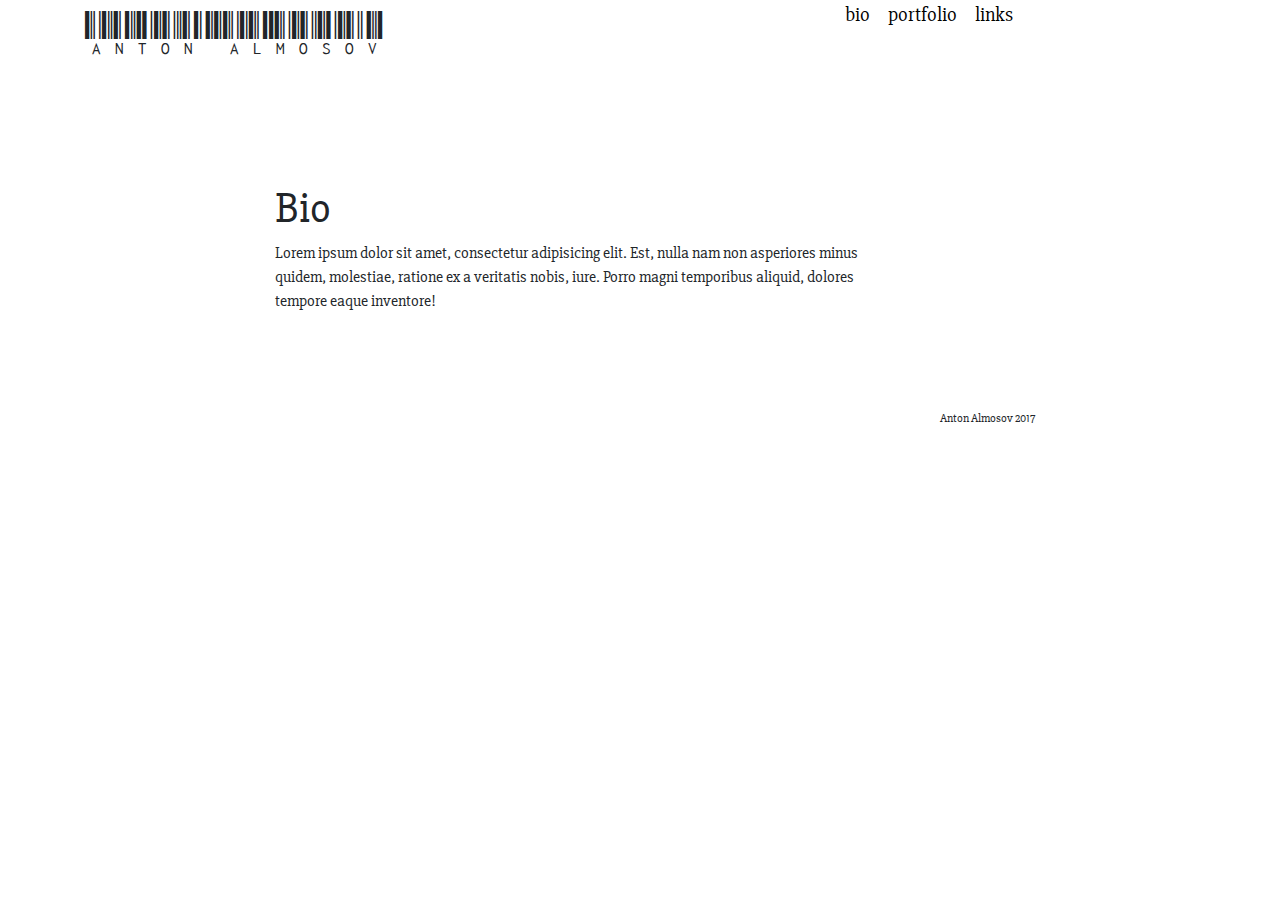
==== index.html @ 8217b44e "rework" ====
<html>
<head>
  <meta charset="UTF-8">
  <meta name="viewport" content="width=device-width, initial-scale=1.0">
  <meta http-equiv="X-UA-Compatible" content="ie=edge">
  <script type="text/javascript" src="js/bootstrap.min.js"></script>
  <link rel="stylesheet" href="css/style.css">
  <link rel="stylesheet" href="css/bootstrap.min.css">
  <title>Portfolio</title>
</head>
<body>
  <div class="container all">
    <div class="row">
      <div class="col-12 col-sm-12 col-md-8 header">
        <p>Anton Almosov</p>
      </div>
      <div class="col-12 col-sm-12 col-md-4">
        <div class="menu">
        <a href="index.html">bio</a>
        <a href="portfolio.html">portfolio</a>
        <a href="links.html">links</a>
        </div>
      </div>
    </div>
    <div class="row bio">
      <div class="col-0 col-sm-0 col-md-2"></div>
      <div class="col-12 col-sm-12 col-md-7 bio">
        <h1>Bio</h1>
        <p>Lorem ipsum dolor sit amet, consectetur adipisicing elit. Est, nulla nam non asperiores minus quidem, molestiae, ratione ex a veritatis nobis, iure. Porro magni temporibus aliquid, dolores tempore eaque inventore!</p>
    </div>
    </div>
    <div class="row">
      <div class="col-md-9 footer">
      </div>
      <div class="col-md-3 footer">
        <p>Anton Almosov 2017</p>
      </div>
  </div>
</div>
</body>
</html>
---- css/style.css ----
@import url('https://fonts.googleapis.com/css?family=Libre+Barcode+39+Text|Slabo+27px');
.header{
font-size: 35pt;
font-family: 'Libre Barcode 39 Text';
position: relative;
}
.menu{
  margin-bottom: 0px;
}
.menu a{
  text-decoration: none;
  color: black;
  font-family: 'Slabo 27px';
  font-size: 15pt;
  margin-right: 10pt;
}
.menu a:hover{
  color:#A5A5A5;
  text-decoration: underline;
}
.bio{
  margin-top: 50px;
}
.bio h1{
  font-family: 'Slabo 27px';
  font-size: 32pt;
}
.bio p{
  font-family: 'Slabo 27px';
  font-size: 12pt;
  padding-right: 5%
}
.footer{
  margin-top: 10%;
}
.footer p{
  font-family: 'Slabo 27px';
  font-size: 9pt;
  float:right;
  position: absolute;
  bottom:0;
}
.portfolio{
  margin-top: 50px;
}
.image-block{
  height: 30%;
  background-color: #A5A5A5;
}
.seaFight{
   background-image: url("../img/sea1.png");
   background-size: cover;
   background-position: center;ß
}
.links{
  margin-top: 150px;
  margin-bottom: 200px;
}
.links a{
  margin-left: 50px;
  text-decoration: none;
  color: black;
  font-family: 'Slabo 27px';
  font-size: 20pt;
}
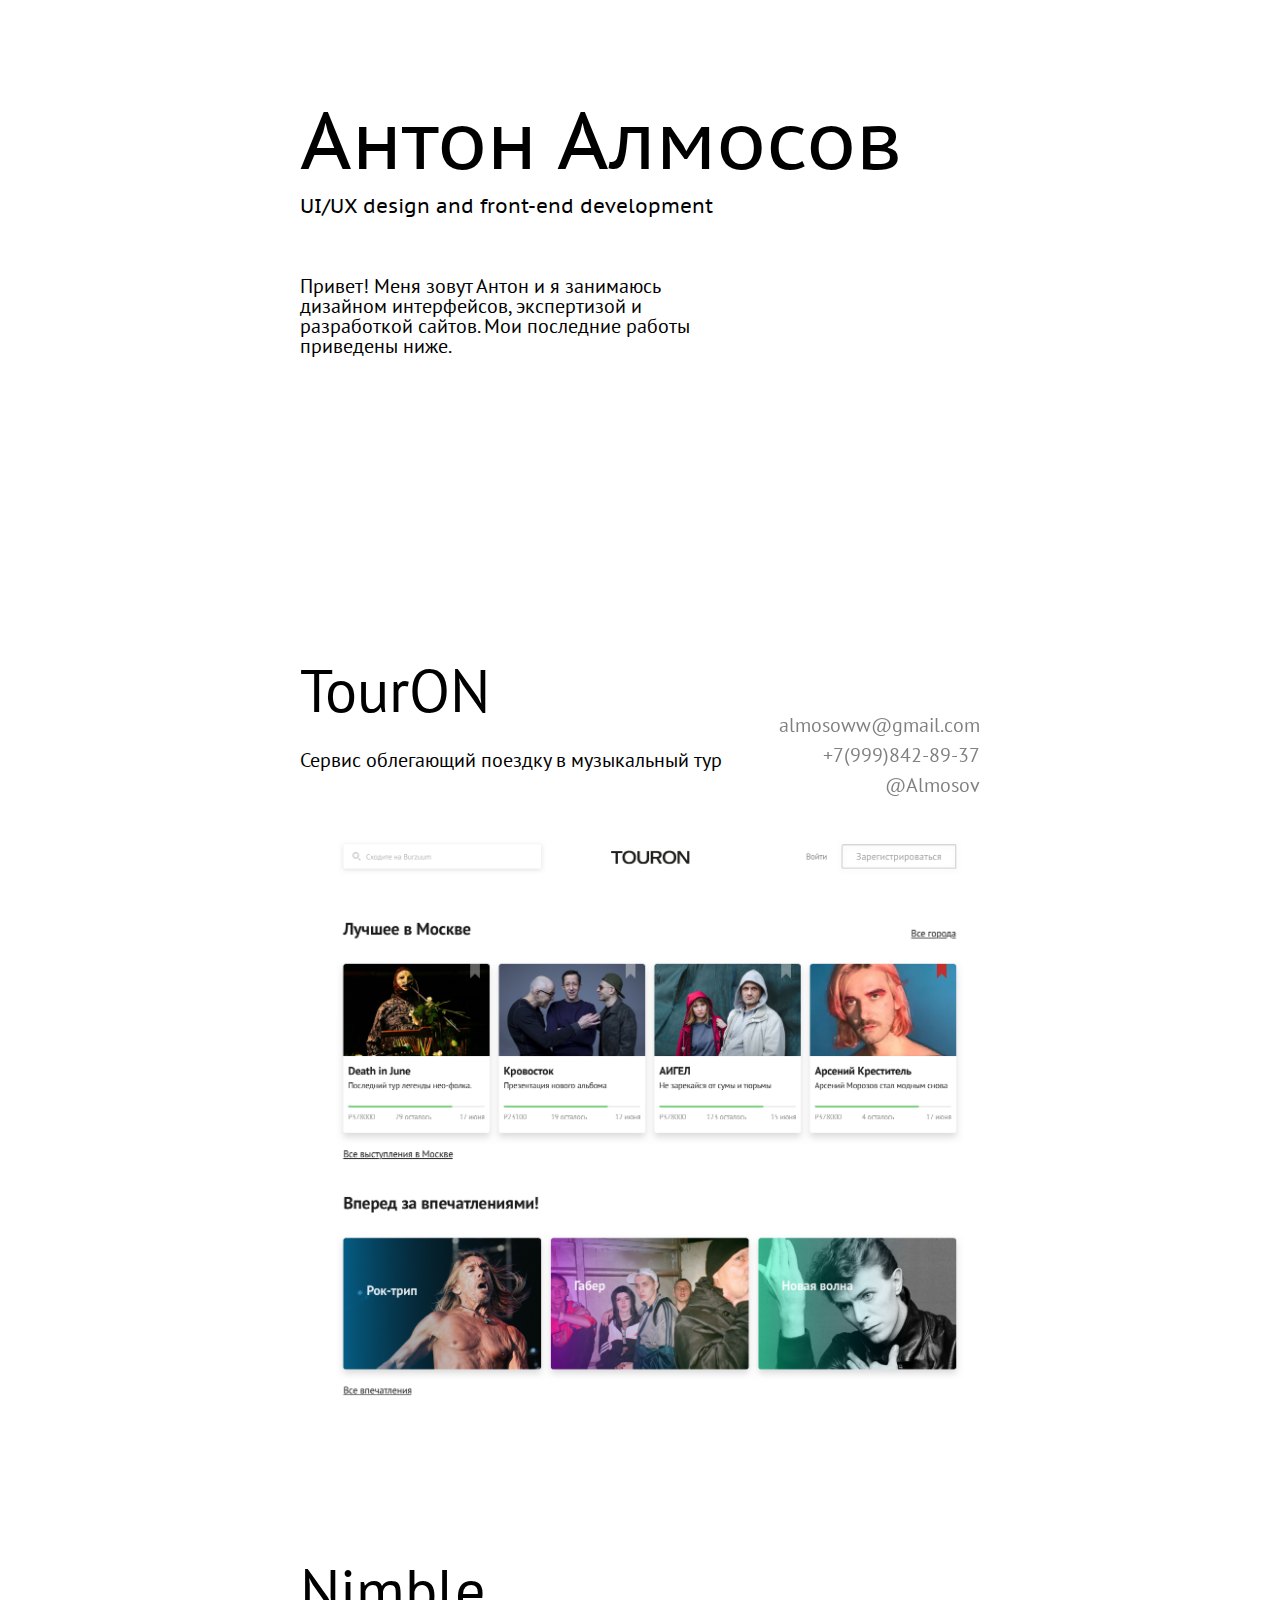
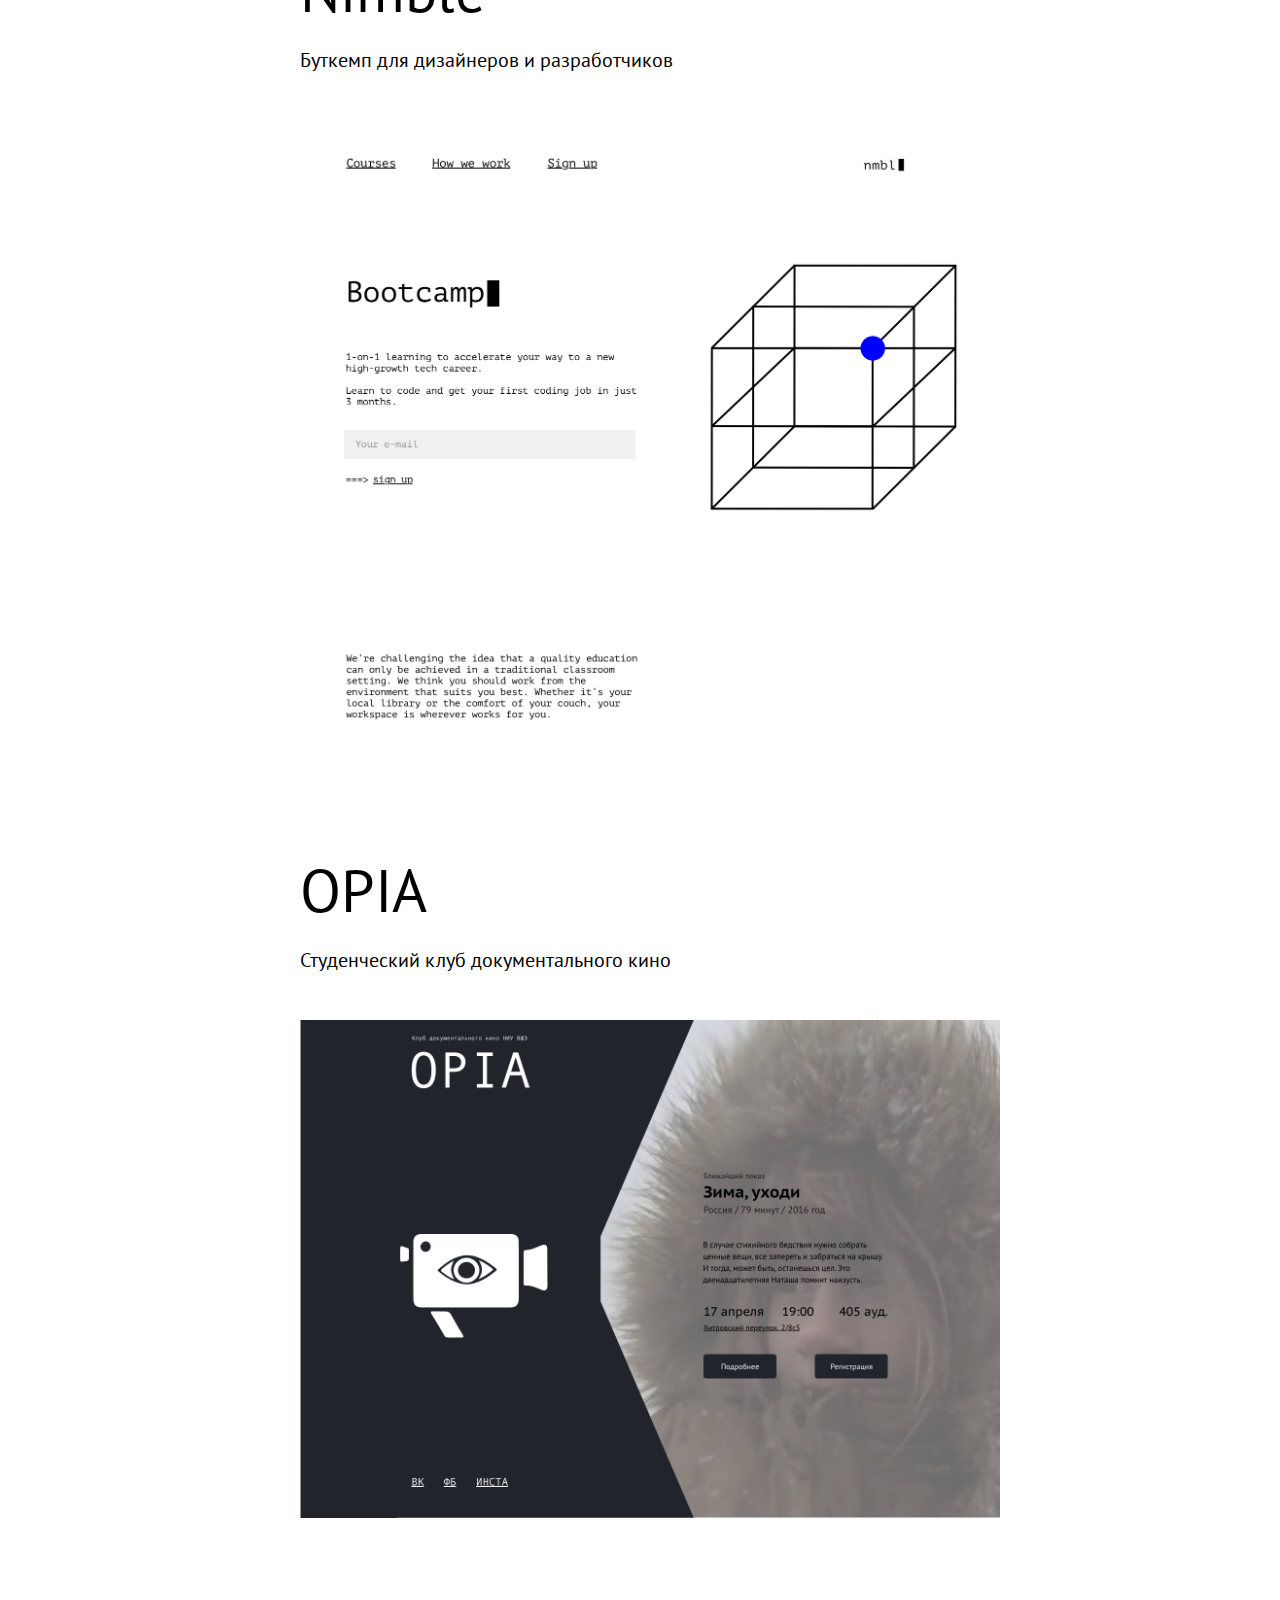
==== commit 3a87ee8c: "123" ====
--- a/index.html
+++ b/index.html
@@ -3,39 +3,43 @@
   <meta charset="UTF-8">
   <meta name="viewport" content="width=device-width, initial-scale=1.0">
   <meta http-equiv="X-UA-Compatible" content="ie=edge">
-  <script type="text/javascript" src="js/bootstrap.min.js"></script>
+  <title>Portfolio</title>
   <link rel="stylesheet" href="css/style.css">
-  <link rel="stylesheet" href="css/bootstrap.min.css">
-  <title>Portfolio</title>
 </head>
 <body>
-  <div class="container all">
-    <div class="row">
-      <div class="col-12 col-sm-12 col-md-8 header">
-        <p>Anton Almosov</p>
+  <div class="contacts">
+    almosoww@gmail.com <br>
+    +7(999)842-89-37 <br>
+    @Almosov
+  </div>
+  <header>
+    <h1>Антон Алмосов</h1>
+    <h2>UI/UX design and front-end development</h2>
+    <p>Привет! Меня зовут Антон и я занимаюсь дизайном интерфейсов, экспертизой и разработкой сайтов. Мои последние работы приведены ниже.</p>
+  </header>
+  <div class="works">
+    <a href="pages/touron.html">
+      <div class="work">
+        <h1>TourON</h1>
+        <h2>Сервис облегающий поездку в музыкальный тур</h2>
+        <div class="workImage" id="tourON"></div>
       </div>
-      <div class="col-12 col-sm-12 col-md-4">
-        <div class="menu">
-        <a href="index.html">bio</a>
-        <a href="portfolio.html">portfolio</a>
-        <a href="links.html">links</a>
-        </div>
+    </a>
+
+    <a href="pages/nimble.html">
+      <div class="work">
+        <h1>Nimble</h1>
+        <h2>Буткемп для дизайнеров и разработчиков</h2>
+        <div class="workImage" id="nimble"></div>
       </div>
-    </div>
-    <div class="row bio">
-      <div class="col-0 col-sm-0 col-md-2"></div>
-      <div class="col-12 col-sm-12 col-md-7 bio">
-        <h1>Bio</h1>
-        <p>Lorem ipsum dolor sit amet, consectetur adipisicing elit. Est, nulla nam non asperiores minus quidem, molestiae, ratione ex a veritatis nobis, iure. Porro magni temporibus aliquid, dolores tempore eaque inventore!</p>
-    </div>
-    </div>
-    <div class="row">
-      <div class="col-md-9 footer">
+    </a>
+    <a href="pages/opia.html">
+      <div class="work">
+        <h1>OPIA</h1>
+        <h2>Студенческий клуб документального кино</h2>
+        <div class="workImage" id="opia"></div>
       </div>
-      <div class="col-md-3 footer">
-        <p>Anton Almosov 2017</p>
-      </div>
+    </a>
   </div>
-</div>
 </body>
 </html>
--- a/css/style.css
+++ b/css/style.css
@@ -1,65 +1,147 @@
-@import url('https://fonts.googleapis.com/css?family=Libre+Barcode+39+Text|Slabo+27px');
-.header{
-font-size: 35pt;
-font-family: 'Libre Barcode 39 Text';
-position: relative;
-}
-.menu{
-  margin-bottom: 0px;
-}
-.menu a{
-  text-decoration: none;
-  color: black;
-  font-family: 'Slabo 27px';
-  font-size: 15pt;
-  margin-right: 10pt;
-}
-.menu a:hover{
-  color:#A5A5A5;
-  text-decoration: underline;
-}
-.bio{
-  margin-top: 50px;
-}
-.bio h1{
-  font-family: 'Slabo 27px';
-  font-size: 32pt;
-}
-.bio p{
-  font-family: 'Slabo 27px';
-  font-size: 12pt;
-  padding-right: 5%
-}
-.footer{
-  margin-top: 10%;
-}
-.footer p{
-  font-family: 'Slabo 27px';
-  font-size: 9pt;
-  float:right;
-  position: absolute;
-  bottom:0;
-}
-.portfolio{
-  margin-top: 50px;
-}
-.image-block{
-  height: 30%;
-  background-color: #A5A5A5;
-}
-.seaFight{
-   background-image: url("../img/sea1.png");
-   background-size: cover;
-   background-position: center;ß
-}
-.links{
-  margin-top: 150px;
-  margin-bottom: 200px;
-}
-.links a{
-  margin-left: 50px;
-  text-decoration: none;
-  color: black;
-  font-family: 'Slabo 27px';
-  font-size: 20pt;
-}
+/* http://meyerweb.com/eric/tools/css/reset/
+   v2.0 | 20110126
+   License: none (public domain)
+*/
+@import url("https://fonts.googleapis.com/css?family=PT+Sans|PT+Sans+Caption&subset=cyrillic");
+html, body, div, span, applet, object, iframe,
+h1, h2, h3, h4, h5, h6, p, blockquote, pre,
+a, abbr, acronym, address, big, cite, code,
+del, dfn, em, img, ins, kbd, q, s, samp,
+small, strike, strong, sub, sup, tt, var,
+b, u, i, center,
+dl, dt, dd, ol, ul, li,
+fieldset, form, label, legend,
+table, caption, tbody, tfoot, thead, tr, th, td,
+article, aside, canvas, details, embed,
+figure, figcaption, footer, header, hgroup,
+menu, nav, output, ruby, section, summary,
+time, mark, audio, video {
+  margin: 0;
+  padding: 0;
+  border: 0;
+  font-size: 100%;
+  font: inherit;
+  vertical-align: baseline; }
+
+/* HTML5 display-role reset for older browsers */
+article, aside, details, figcaption, figure,
+footer, header, hgroup, menu, nav, section {
+  display: block; }
+
+body {
+  line-height: 1; }
+
+ol, ul {
+  list-style: none; }
+
+blockquote, q {
+  quotes: none; }
+
+blockquote:before, blockquote:after,
+q:before, q:after {
+  content: '';
+  content: none; }
+
+table {
+  border-collapse: collapse;
+  border-spacing: 0; }
+
+input:focus,
+select:focus,
+textarea:focus,
+button:focus {
+  outline: none; }
+
+body {
+  min-width: 960px;
+  overflow-x: hidden; }
+
+.contacts {
+  position: fixed;
+  bottom: 100px;
+  right: 300px;
+  text-align: right;
+  line-height: 1.5;
+  font-family: "PT Sans";
+  font-size: 20px;
+  opacity: 0.5;
+  -webkit-transition: 0.5s all ease-out;
+  -o-transition: 0.5s all ease-out;
+  transition: 0.5s all ease-out; }
+  .contacts:hover {
+    opacity: 1;
+    -webkit-transition: 0.5s all ease-out;
+    -o-transition: 0.5s all ease-out;
+    transition: 0.5s all ease-out; }
+
+header {
+  padding: 100px 0 0 300px;
+  width: 100vw;
+  height: 40vh; }
+  header h1 {
+    font-family: 'PT Sans Caption';
+    font-size: 80px;
+    color: black; }
+  header h2 {
+    font-family: 'PT Sans Caption';
+    font-size: 20px;
+    margin-top: 16px;
+    color: black; }
+  header p {
+    width: 400px;
+    font-family: 'PT Sans';
+    font-size: 20px;
+    margin-top: 60px;
+    color: black; }
+
+.works {
+  padding-left: 300px;
+  padding-top: 200px; }
+  .works a {
+    text-decoration: none;
+    color: black; }
+    .works a .work {
+      -webkit-transition: 0.5s all ease-out;
+      -o-transition: 0.5s all ease-out;
+      transition: 0.5s all ease-out;
+      height: 700px;
+      width: 100vw;
+      margin-bottom: 200px; }
+      .works a .work h1 {
+        font-family: 'PT Sans';
+        font-size: 60px;
+        -webkit-transition: 0.5s all ease-out;
+        -o-transition: 0.5s all ease-out;
+        transition: 0.5s all ease-out; }
+      .works a .work h2 {
+        text-decoration: none;
+        font-family: 'PT Sans';
+        font-size: 20px;
+        -webkit-transition: 0.5s all ease-out;
+        -o-transition: 0.5s all ease-out;
+        transition: 0.5s all ease-out;
+        margin-top: 30px; }
+      .works a .work .workImage {
+        margin-top: 50px;
+        height: 600px; }
+      .works a .work:hover {
+        text-decoration: line-through;
+        -webkit-transition: 0.5s all ease-out;
+        -o-transition: 0.5s all ease-out;
+        transition: 0.5s all ease-out; }
+
+#tourON {
+  width: 700px;
+  background-image: url(../img/touron.png);
+  background-size: cover; }
+
+#nimble {
+  width: 700px;
+  background-image: url(../img/Nimble.png);
+  background-size: cover; }
+
+#opia {
+  width: 700px;
+  background-image: url(../img/opia.png);
+  background-size: contain;
+  background-repeat: no-repeat; }
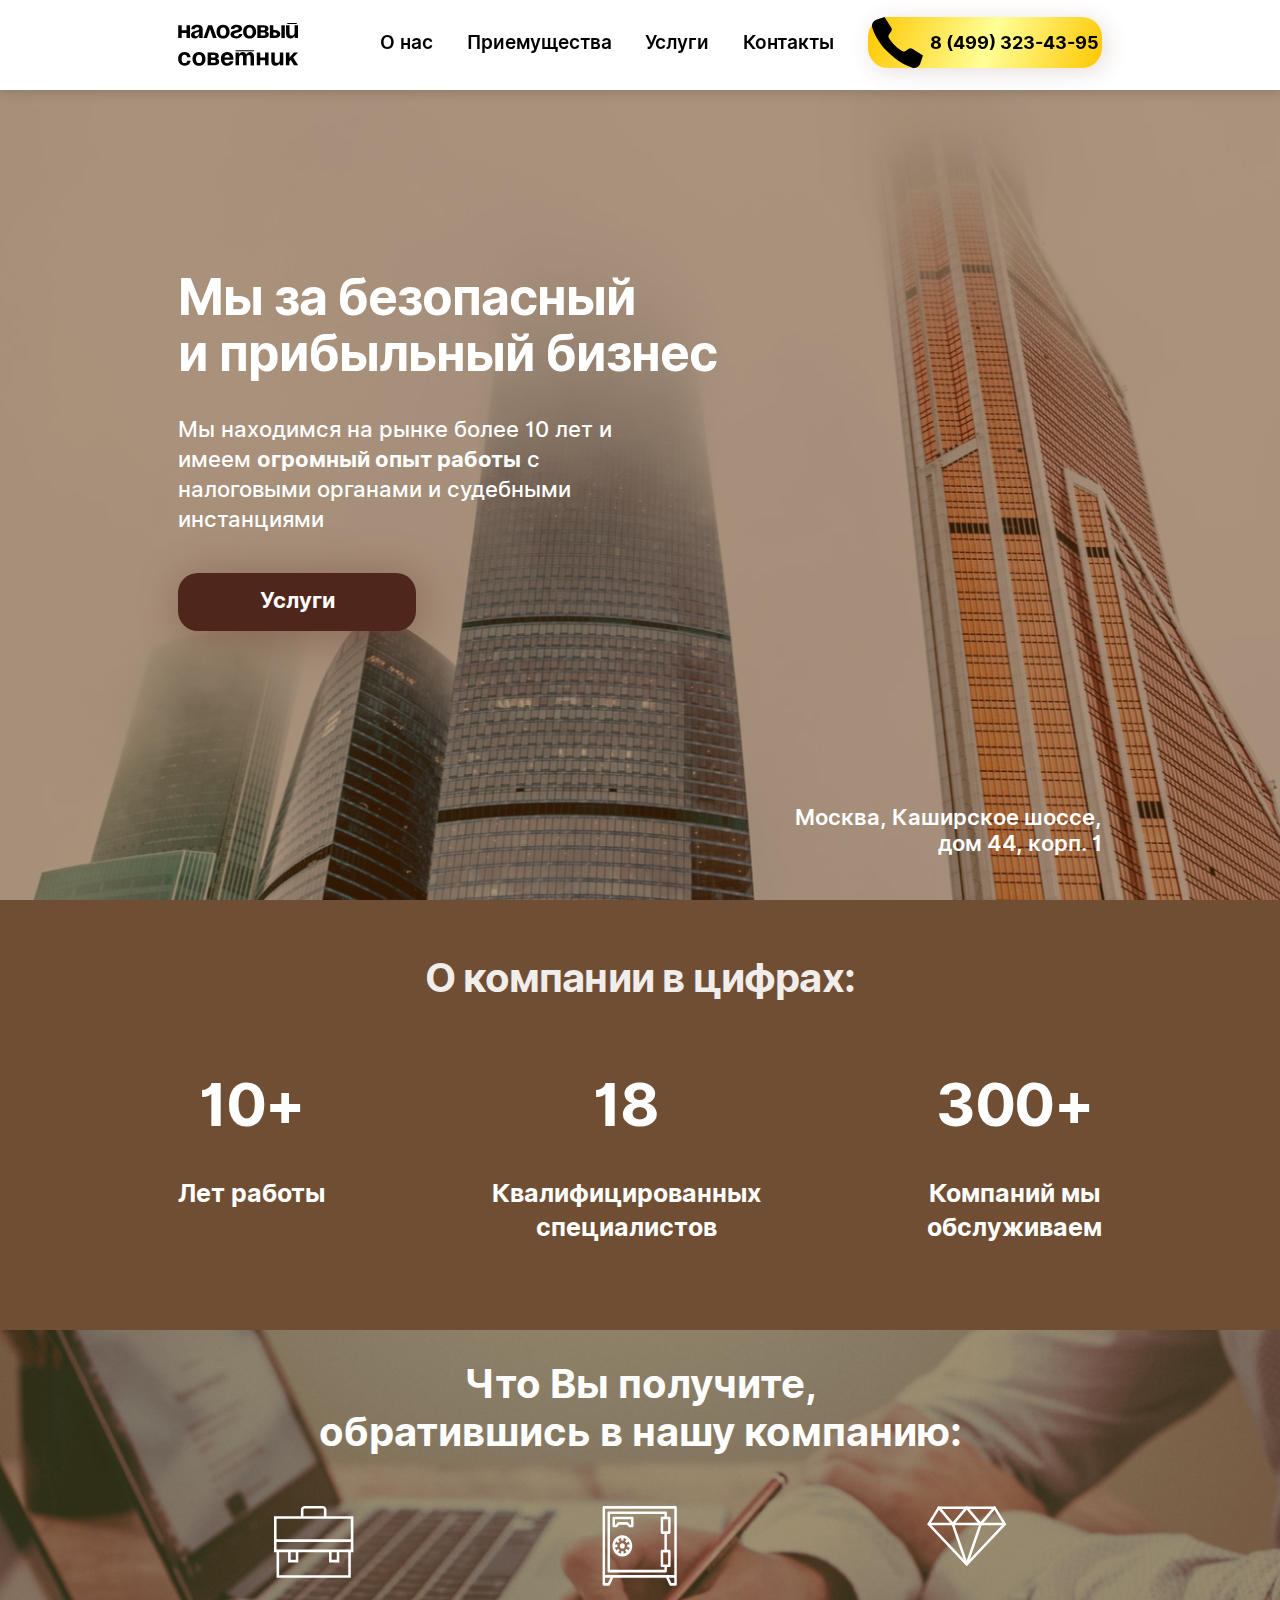
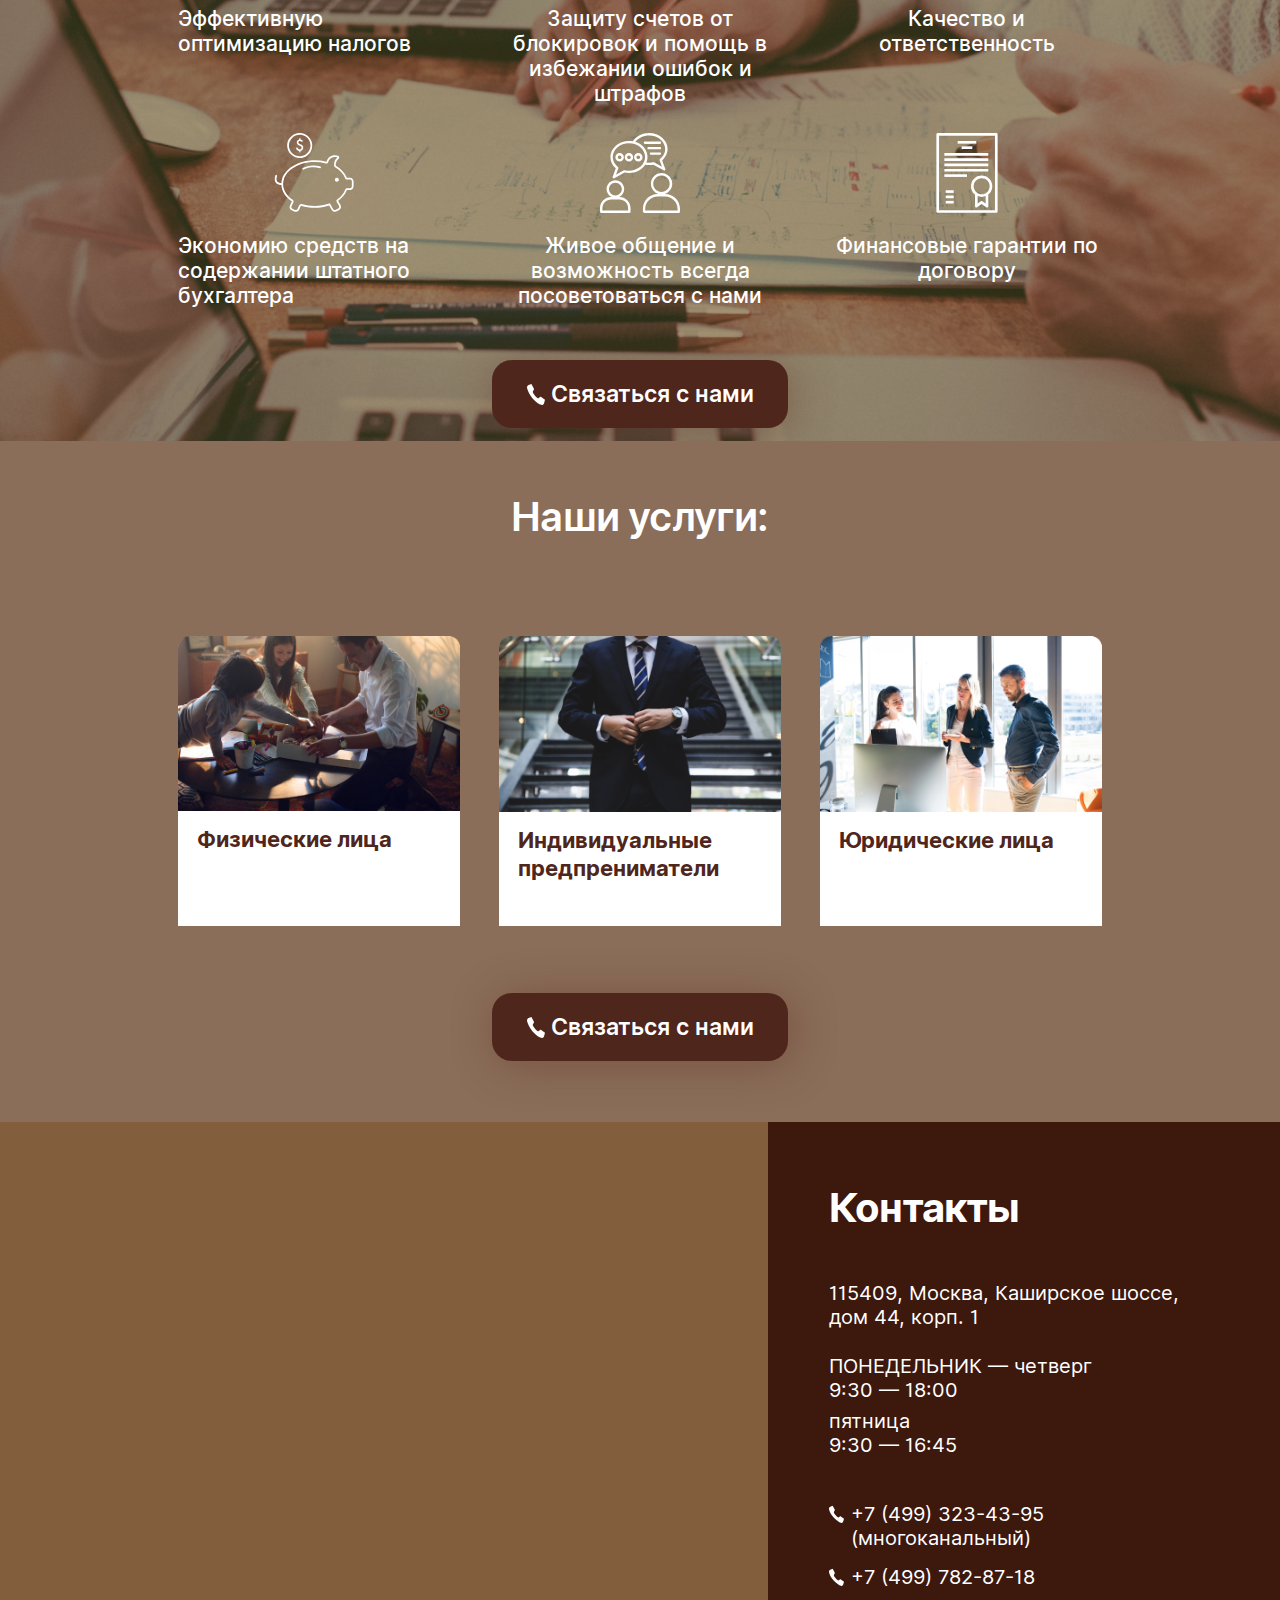
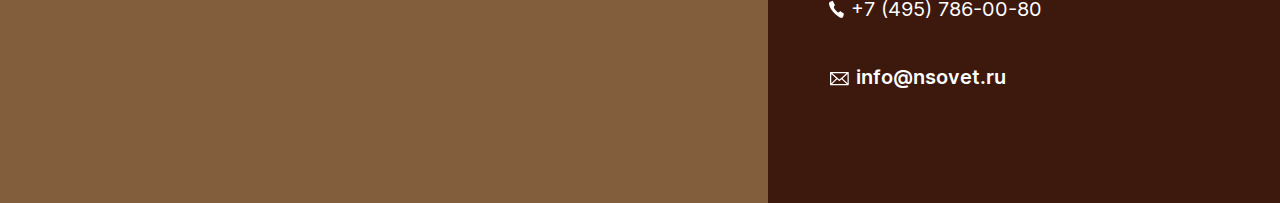
==== commit 52328008: "Added NS" ====
--- a/index.html
+++ b/index.html
@@ -1,45 +1,21 @@
-<html>
-<head>
-  <meta charset="UTF-8">
-  <meta name="viewport" content="width=device-width, initial-scale=1.0">
-  <meta http-equiv="X-UA-Compatible" content="ie=edge">
-  <title>Portfolio</title>
-  <link rel="stylesheet" href="css/style.css">
-</head>
-<body>
-  <div class="contacts">
-    almosoww@gmail.com <br>
-    +7(999)842-89-37 <br>
-    @Almosov
-  </div>
-  <header>
-    <h1>Антон Алмосов</h1>
-    <h2>UI/UX design and front-end development</h2>
-    <p>Привет! Меня зовут Антон и я занимаюсь дизайном интерфейсов, экспертизой и разработкой сайтов. Мои последние работы приведены ниже.</p>
-  </header>
-  <div class="works">
-    <a href="pages/touron.html">
-      <div class="work">
-        <h1>TourON</h1>
-        <h2>Сервис облегающий поездку в музыкальный тур</h2>
-        <div class="workImage" id="tourON"></div>
-      </div>
-    </a>
-
-    <a href="pages/nimble.html">
-      <div class="work">
-        <h1>Nimble</h1>
-        <h2>Буткемп для дизайнеров и разработчиков</h2>
-        <div class="workImage" id="nimble"></div>
-      </div>
-    </a>
-    <a href="pages/opia.html">
-      <div class="work">
-        <h1>OPIA</h1>
-        <h2>Студенческий клуб документального кино</h2>
-        <div class="workImage" id="opia"></div>
-      </div>
-    </a>
-  </div>
-</body>
-</html>
+<!DOCTYPE html><html><head><meta name="viewport" content="width=device-width,minimum-scale=1,initial-scale=1" class="next-head"/><meta charSet="utf-8" class="next-head"/><title class="next-head">Налоговый советник</title><link rel="preload" href="/_next/static/NPh8HiR407qQjUMNYtYvY/pages/index.js" as="script"/><link rel="preload" href="/_next/static/NPh8HiR407qQjUMNYtYvY/pages/_app.js" as="script"/><link rel="preload" href="/_next/static/runtime/webpack-8ed9452df514b4d17d80.js" as="script"/><link rel="preload" href="/_next/static/chunks/commons.c19a9d54f1362411d5d8.js" as="script"/><link rel="preload" href="/_next/static/chunks/styles.fb13afd6dea050456f32.js" as="script"/><link rel="preload" href="/_next/static/runtime/main-fd73dbd6f398b7b886ec.js" as="script"/><link rel="stylesheet" href="/_next/static/css/commons.e36a674f.chunk.css"/><link rel="stylesheet" href="/_next/static/css/styles.dec2b546.chunk.css"/></head><body><div id="__next"><div><div class="_1GsOjDqIVfQzE0PTy144LV"><div class="_2J3Hrr6CpxaPXf0KNc2Yb_"><a class="_34WC-nn-NHbgcZE5Wgg821" href="/"><img src="/static/logo.svg"/></a><div class="BUJipB3UbF7PpbXU__Gxg"><div class="_1q2MbpR-8YiDZIqs2_NqPg"><a href="/#about">О нас</a><a href="/#promises">Приемущества</a><a href="/#services">Услуги</a><a href="/#map">Контакты</a></div><a class="_1HqPX6mfLOiEyutI66LNku" href="tel:8-499-323-43-95" id="callButton"><img src="/static/phone.svg" class="vYMjfyYfOnGEsFDuk7TPw"/><span>8 (499) 323-43-95</span></a></div></div><div class="_27XSZfM8hq3bfsy_wmHHc0"><div class="_1WSkknde_TQTDUo4zzcdcE"><img src="/static/hamburger.svg" class="_1drhagZhZDtpEV__wAElLr"/><img src="/static/logo.svg" class="_2F0hSm7UK4RVqSNDpQD67z"/></div><div class="u1eenh5-KeXB1ZPk47oYa"><div class="_2fGisjzxCoGR4IpR1Nkbcf"><img src="/static/closeMenu.svg" class="_1-SwywMgzSa_lHJ7qyA-xp"/><a href="/"><img src="/static/logoWhite.svg" class="_2F0hSm7UK4RVqSNDpQD67z"/></a></div><div class="gOC6d5AKJqCnV2e_ZgtZE"><div class="_1MCkXUIyCXSeDmtvVSls1o"><a href="/#about">О нас</a><a href="/#promises">Приемущества</a><a href="/#services">Услуги</a><a href="/#map">Контакты</a></div><a class="_1HqPX6mfLOiEyutI66LNku" href="tel:8-499-323-43-95" id="callButton"><img src="/static/phone.svg" class="vYMjfyYfOnGEsFDuk7TPw"/><span>8 (499) 323-43-95</span></a><div class="cqDompS4suTbCftLrRhBJ">Москва, Каширское шоссе,<br/>дом 44, корп. 1 </div></div></div></div></div><div class="_1BDeTWFB710CNfQQ32IuZf" id="about"><style>
+                    .starterBG{
+                        width: 100vw;
+                        height: 100vh;
+                        background: url(&#x27;/static/starter.png&#x27;) no-repeat;
+                        background-size: cover;
+                        background-position: center;
+                        position: absolute;
+                        z-index: -1;
+                    }
+                </style><div class="starterBG"></div><div class="_2rpBUzv5hsNNCITeeMW1BQ"><div class="GotsD5-A5Ixa_MiZxCbzo">Москва, Каширское шоссе,<br/>дом 44, корп. 1</div><div class="_4cddlZ6efLmaurqIRoL95"><h1>Мы за безопасный<br/>и прибыльный бизнес</h1><p>Мы находимся на рынке более 10 лет и имеем <span>огромный опыт работы</span> с налоговыми органами и судебными инстанциями</p><a class="_1gj_guhHLVXibyIgaSmRFN" href="#services"><span>Услуги</span></a><a class="_3IdjuFQcVx66ZGKPX8v37h" href="tel:8-499-323-43-95" id="callButton"><img src="/static/phone.svg"/><span>8 (499) 323-43-95</span></a></div></div></div><div class="_1kU9lyierBqlNdYh83wAWu"><div class="_1PdhGz_dV4gk0xUkYsk5oa"><h1>О компании в цифрах:</h1><div class="_217_TtfXEUx-W0PiMa11bt"><div class="_2hMI762Tmlp3Br-aLxxLTN"><h2>10+</h2><p>Лет работы</p></div><div class="_2hMI762Tmlp3Br-aLxxLTN"><h2>18</h2><p>Квалифицированных<br/>специалистов</p></div><div class="_2hMI762Tmlp3Br-aLxxLTN"><h2>300+</h2><p>Компаний мы<br/>обслуживаем</p></div></div></div></div><div class="_1nBNq0CpJCBE2e5XdeAb8G"><div class="TQmPXzylsmgsmUeSI4w8r" id="promises"></div><style>
+                    .promisesBG{
+                        width: 100vw;
+                        height: 100%;
+                        background: url(&#x27;/static/promises.png&#x27;) no-repeat;
+                        background-size: cover;
+                        background-position: center;
+                        position: absolute;
+                        z-index: -1;
+                    }
+                </style><div class="promisesBG"></div><div class="_2gKXSglENg-RdbqAAX377-"><h1>Что Вы получите,<br/>обратившись в нашу компанию:</h1><div class="_221H0vscTTYbVi9_b2eEnr"><div class="_3OIxEF_XFLaebL1hJm60bG"><img src="/static/icons/case.svg"/><p>Эффективную оптимизацию налогов</p></div><div class="_3OIxEF_XFLaebL1hJm60bG"><img src="/static/icons/safe.svg"/><p>Защиту счетов от блокировок и помощь в избежании ошибок и штрафов</p></div><div class="_3OIxEF_XFLaebL1hJm60bG"><img src="/static/icons/diamond.svg"/><p>Качество и ответственность</p></div><div class="_3OIxEF_XFLaebL1hJm60bG"><img src="/static/icons/pigy.svg"/><p>Экономию средств на содержании штатного бухгалтера</p></div><div class="_3OIxEF_XFLaebL1hJm60bG"><img src="/static/icons/chat.svg"/><p>Живое общение и возможность всегда посоветоваться с нами</p></div><div class="_3OIxEF_XFLaebL1hJm60bG"><img src="/static/icons/agreement.svg"/><p>Финансовые гарантии по договору</p></div></div><a class="TfcVh56c78_77iXY7W5GE" href="tel:8-499-323-43-95"><img src="/static/phoneWhite.svg"/><span>Связаться с нами</span></a></div></div><div class="_2rHGVqq8zdq_rfL1-j3stL"><div class="_3dlbL3Uht5BGkHUe05PIvH" id="services"></div><div class="_2hqb4R157uTBjkcXJNOIqk"><h1>Наши услуги:</h1><div class="BMkYUbNqRZ4IhMA1X2K8K"><div class="_3IJ-pXEJwLFyuIgaj39yRP"><img src="/static/services/individuals.png"/><h2>Физические лица</h2></div><div class="_3IJ-pXEJwLFyuIgaj39yRP"><img src="/static/services/enterprenuers.png"/><h2>Индивидуальные предпрениматели</h2></div><div class="_3IJ-pXEJwLFyuIgaj39yRP"><img src="/static/services/organisations.png"/><h2>Юридические лица</h2></div></div><a class="Sgy73e6Jbok-N0TdPkaV2" href="tel:8-499-323-43-95"><img src="/static/phoneWhite.svg"/><span>Связаться с нами</span></a></div></div><div class="_3wDPAyxiZWl22uP4rgW7DJ"><div class="_3-voqUoYXNR7H5-XgE4bkT"><h1>Нас рекомендуют</h1><div class="_84i7yd9LdiXaCfroeZxCQ"><div> <img src="/static/carousel/left.png"/></div><img src="/static/shittyPic.png"/><div> <img src="/static/carousel/right.png"/></div></div><a class="_1BV58QkCHEqqyhu3BQlsIO" href="tel:8-499-323-43-95"><img src="/static/phoneWhite.svg"/><span>Связаться с нами</span></a></div></div><div class="K51w0IIiDDV1N_CujDwvo" id="map"><div class="_3seFlRUHZRMfRgbiLYoku9"><h1>Контакты</h1><div class="N6f6qiDhxxQXnQfhw-sqC"><div class="_1uLMCyV6U9_SiCzBSVhLL2">115409, Москва, Каширское шоссе,<br/>дом 44, корп. 1</div><div class="_20a4g0JvyAr7rjznS-jZmX"><span>ПОНЕДЕЛЬНИК — четверг<br/>9:30 — 18:00</span><span>пятница<br/>9:30 — 16:45</span></div></div><div class="_2tSUSE5SILmkTHUTwgzCmP"><div class="_3E-275xlBclTafWH6YKYRB"><img src="/static/phoneWhite.svg"/><span>+7 (499) 323-43-95<br/>(многоканальный)</span></div><div class="_3E-275xlBclTafWH6YKYRB"><img src="/static/phoneWhite.svg"/><span>+7 (499) 782-87-18</span></div><div class="_3E-275xlBclTafWH6YKYRB"><img src="/static/phoneWhite.svg"/><span>+7 (495) 786-00-80</span></div></div><div class="pSny-47382S3dCETUrPIZ"><img src="/static/envelope.svg"/><span>info@nsovet.ru</span></div></div><div class="_2LZt3twa7WltUOm0yGQuA9"></div><iframe src="https://yandex.ru/map-widget/v1/?um=constructor%3A532e57a170a026a205cc6ba7ef06447f3cc88cc22dbc1c56576ece9bf3ed4eca&amp;source=constructor" width="1280" height="720" frameborder="0"></iframe></div></div></div><script id="__NEXT_DATA__" type="application/json">{"dataManager":"[]","props":{"pageProps":{}},"page":"/","query":{},"buildId":"NPh8HiR407qQjUMNYtYvY","dynamicBuildId":false,"nextExport":true}</script><script async="" id="__NEXT_PAGE__/" src="/_next/static/NPh8HiR407qQjUMNYtYvY/pages/index.js"></script><script async="" id="__NEXT_PAGE__/_app" src="/_next/static/NPh8HiR407qQjUMNYtYvY/pages/_app.js"></script><script src="/_next/static/runtime/webpack-8ed9452df514b4d17d80.js" async=""></script><script src="/_next/static/chunks/commons.c19a9d54f1362411d5d8.js" async=""></script><script src="/_next/static/chunks/styles.fb13afd6dea050456f32.js" async=""></script><script src="/_next/static/runtime/main-fd73dbd6f398b7b886ec.js" async=""></script></body></html>--- a/_next/static/css/commons.e36a674f.chunk.css
+++ b/_next/static/css/commons.e36a674f.chunk.css
@@ -0,0 +1,382 @@
+@media (max-width: 767px) {
+  ._1GsOjDqIVfQzE0PTy144LV {
+    width: 100vw;
+    box-shadow: 0px 4px 10px rgba(0, 0, 0, 0.12);
+    font-family: "Inter UI";
+    position: fixed;
+    z-index: 100; }
+    ._1GsOjDqIVfQzE0PTy144LV ._2J3Hrr6CpxaPXf0KNc2Yb_ {
+      display: none; }
+    ._1GsOjDqIVfQzE0PTy144LV ._27XSZfM8hq3bfsy_wmHHc0 ._1WSkknde_TQTDUo4zzcdcE {
+      height: 84px;
+      display: flex;
+      align-items: center;
+      position: relative;
+      background-color: #fff; }
+      ._1GsOjDqIVfQzE0PTy144LV ._27XSZfM8hq3bfsy_wmHHc0 ._1WSkknde_TQTDUo4zzcdcE ._1drhagZhZDtpEV__wAElLr {
+        margin-left: 22px; }
+      ._1GsOjDqIVfQzE0PTy144LV ._27XSZfM8hq3bfsy_wmHHc0 ._1WSkknde_TQTDUo4zzcdcE ._2F0hSm7UK4RVqSNDpQD67z {
+        width: 127px;
+        position: absolute;
+        top: 0;
+        left: 0;
+        right: 0;
+        bottom: 0;
+        margin: auto; }
+    ._1GsOjDqIVfQzE0PTy144LV ._27XSZfM8hq3bfsy_wmHHc0 ._1q2MbpR-8YiDZIqs2_NqPg {
+      height: 100vh;
+      background-color: #4F261C;
+      display: flex;
+      flex-flow: column;
+      justify-content: space-between; }
+      ._1GsOjDqIVfQzE0PTy144LV ._27XSZfM8hq3bfsy_wmHHc0 ._1q2MbpR-8YiDZIqs2_NqPg ._2fGisjzxCoGR4IpR1Nkbcf {
+        height: 84px;
+        display: flex;
+        align-items: center;
+        position: relative; }
+        ._1GsOjDqIVfQzE0PTy144LV ._27XSZfM8hq3bfsy_wmHHc0 ._1q2MbpR-8YiDZIqs2_NqPg ._2fGisjzxCoGR4IpR1Nkbcf ._1-SwywMgzSa_lHJ7qyA-xp {
+          margin-left: 25px; }
+        ._1GsOjDqIVfQzE0PTy144LV ._27XSZfM8hq3bfsy_wmHHc0 ._1q2MbpR-8YiDZIqs2_NqPg ._2fGisjzxCoGR4IpR1Nkbcf ._2F0hSm7UK4RVqSNDpQD67z {
+          width: 127px;
+          position: absolute;
+          top: 0;
+          left: 0;
+          right: 0;
+          bottom: 0;
+          margin: auto; }
+      ._1GsOjDqIVfQzE0PTy144LV ._27XSZfM8hq3bfsy_wmHHc0 ._1q2MbpR-8YiDZIqs2_NqPg .gOC6d5AKJqCnV2e_ZgtZE ._1MCkXUIyCXSeDmtvVSls1o {
+        display: flex;
+        flex-flow: column;
+        font-size: 29px;
+        font-weight: 500;
+        margin: 0 auto; }
+        ._1GsOjDqIVfQzE0PTy144LV ._27XSZfM8hq3bfsy_wmHHc0 ._1q2MbpR-8YiDZIqs2_NqPg .gOC6d5AKJqCnV2e_ZgtZE ._1MCkXUIyCXSeDmtvVSls1o a {
+          color: white;
+          text-decoration: none;
+          text-align: center;
+          margin-bottom: 37px; }
+      ._1GsOjDqIVfQzE0PTy144LV ._27XSZfM8hq3bfsy_wmHHc0 ._1q2MbpR-8YiDZIqs2_NqPg ._1HqPX6mfLOiEyutI66LNku {
+        margin: 48px auto 0;
+        width: 234px;
+        height: 51px;
+        background: #FFC700;
+        box-shadow: 4px 4px 22px rgba(98, 48, 36, 0.16);
+        border-radius: 20px;
+        display: flex;
+        justify-content: center;
+        align-content: center;
+        text-decoration: none; }
+        ._1GsOjDqIVfQzE0PTy144LV ._27XSZfM8hq3bfsy_wmHHc0 ._1q2MbpR-8YiDZIqs2_NqPg ._1HqPX6mfLOiEyutI66LNku .vYMjfyYfOnGEsFDuk7TPw {
+          padding-right: 7px; }
+        ._1GsOjDqIVfQzE0PTy144LV ._27XSZfM8hq3bfsy_wmHHc0 ._1q2MbpR-8YiDZIqs2_NqPg ._1HqPX6mfLOiEyutI66LNku span {
+          display: flex;
+          align-self: center;
+          font-size: 18px;
+          line-height: 22px;
+          font-weight: 700;
+          color: black;
+          text-decoration: none; }
+      ._1GsOjDqIVfQzE0PTy144LV ._27XSZfM8hq3bfsy_wmHHc0 ._1q2MbpR-8YiDZIqs2_NqPg .cqDompS4suTbCftLrRhBJ {
+        color: white;
+        margin: 26px auto 36px;
+        text-align: center;
+        font-size: 18px; }
+  .u1eenh5-KeXB1ZPk47oYa {
+    display: none; } }
+
+@media (min-width: 768px) and (max-width: 1023px) {
+  ._1GsOjDqIVfQzE0PTy144LV {
+    width: 100vw;
+    height: 90px;
+    box-shadow: 0px 4px 10px rgba(0, 0, 0, 0.12);
+    font-family: "Inter UI";
+    position: fixed;
+    z-index: 100;
+    background-color: #fff; }
+    ._1GsOjDqIVfQzE0PTy144LV ._27XSZfM8hq3bfsy_wmHHc0 {
+      display: none; }
+    ._1GsOjDqIVfQzE0PTy144LV ._2J3Hrr6CpxaPXf0KNc2Yb_ {
+      width: 643px;
+      margin: 0 auto;
+      padding-top: 17px;
+      display: flex;
+      justify-content: space-between; }
+      ._1GsOjDqIVfQzE0PTy144LV ._2J3Hrr6CpxaPXf0KNc2Yb_ ._34WC-nn-NHbgcZE5Wgg821 {
+        display: block;
+        width: 141px;
+        height: 47px;
+        padding-top: 2px; }
+      ._1GsOjDqIVfQzE0PTy144LV ._2J3Hrr6CpxaPXf0KNc2Yb_ .BUJipB3UbF7PpbXU__Gxg {
+        height: 51px;
+        display: flex;
+        justify-content: space-between;
+        align-items: center; }
+        ._1GsOjDqIVfQzE0PTy144LV ._2J3Hrr6CpxaPXf0KNc2Yb_ .BUJipB3UbF7PpbXU__Gxg ._1q2MbpR-8YiDZIqs2_NqPg {
+          width: 430px;
+          display: flex;
+          justify-content: space-between;
+          padding-right: 5px; }
+          ._1GsOjDqIVfQzE0PTy144LV ._2J3Hrr6CpxaPXf0KNc2Yb_ .BUJipB3UbF7PpbXU__Gxg ._1q2MbpR-8YiDZIqs2_NqPg a {
+            font-weight: 600;
+            font-size: 18px;
+            line-height: 23px;
+            text-decoration: none;
+            color: black; }
+          ._1GsOjDqIVfQzE0PTy144LV ._2J3Hrr6CpxaPXf0KNc2Yb_ .BUJipB3UbF7PpbXU__Gxg ._1q2MbpR-8YiDZIqs2_NqPg ._1D8pUt6lpRWrfu1aFyYIvi {
+            position: relative;
+            height: 100%; }
+            ._1GsOjDqIVfQzE0PTy144LV ._2J3Hrr6CpxaPXf0KNc2Yb_ .BUJipB3UbF7PpbXU__Gxg ._1q2MbpR-8YiDZIqs2_NqPg ._1D8pUt6lpRWrfu1aFyYIvi::after {
+              content: '';
+              position: absolute;
+              display: block;
+              width: 100%;
+              height: 6px;
+              top: 53px;
+              background-color: #4F261C; }
+        ._1GsOjDqIVfQzE0PTy144LV ._2J3Hrr6CpxaPXf0KNc2Yb_ .BUJipB3UbF7PpbXU__Gxg ._1HqPX6mfLOiEyutI66LNku {
+          display: none; } }
+
+@media (min-width: 1024px) and (max-width: 1439px) {
+  ._1GsOjDqIVfQzE0PTy144LV {
+    width: 100vw;
+    height: 90px;
+    box-shadow: 0px 4px 10px rgba(0, 0, 0, 0.12);
+    font-family: "Inter UI";
+    position: fixed;
+    z-index: 100;
+    background-color: #fff; }
+    ._1GsOjDqIVfQzE0PTy144LV ._27XSZfM8hq3bfsy_wmHHc0 {
+      display: none; }
+    ._1GsOjDqIVfQzE0PTy144LV ._2J3Hrr6CpxaPXf0KNc2Yb_ {
+      width: 924px;
+      margin: 0 auto;
+      padding-top: 17px;
+      display: flex;
+      justify-content: space-between; }
+      ._1GsOjDqIVfQzE0PTy144LV ._2J3Hrr6CpxaPXf0KNc2Yb_ ._34WC-nn-NHbgcZE5Wgg821 {
+        display: block;
+        width: 120px;
+        height: 40px;
+        padding-top: 6px; }
+      ._1GsOjDqIVfQzE0PTy144LV ._2J3Hrr6CpxaPXf0KNc2Yb_ .BUJipB3UbF7PpbXU__Gxg {
+        height: 51px;
+        display: flex;
+        justify-content: space-between;
+        align-items: center; }
+        ._1GsOjDqIVfQzE0PTy144LV ._2J3Hrr6CpxaPXf0KNc2Yb_ .BUJipB3UbF7PpbXU__Gxg ._1q2MbpR-8YiDZIqs2_NqPg {
+          width: 454px;
+          display: flex;
+          justify-content: space-between;
+          padding-right: 34px; }
+          ._1GsOjDqIVfQzE0PTy144LV ._2J3Hrr6CpxaPXf0KNc2Yb_ .BUJipB3UbF7PpbXU__Gxg ._1q2MbpR-8YiDZIqs2_NqPg a {
+            font-weight: 600;
+            font-size: 19px;
+            line-height: 23px;
+            text-decoration: none;
+            color: black; }
+          ._1GsOjDqIVfQzE0PTy144LV ._2J3Hrr6CpxaPXf0KNc2Yb_ .BUJipB3UbF7PpbXU__Gxg ._1q2MbpR-8YiDZIqs2_NqPg ._1D8pUt6lpRWrfu1aFyYIvi {
+            position: relative;
+            height: 100%; }
+            ._1GsOjDqIVfQzE0PTy144LV ._2J3Hrr6CpxaPXf0KNc2Yb_ .BUJipB3UbF7PpbXU__Gxg ._1q2MbpR-8YiDZIqs2_NqPg ._1D8pUt6lpRWrfu1aFyYIvi::after {
+              content: '';
+              position: absolute;
+              display: block;
+              width: 100%;
+              height: 6px;
+              top: 53px;
+              background-color: #4F261C; }
+        ._1GsOjDqIVfQzE0PTy144LV ._2J3Hrr6CpxaPXf0KNc2Yb_ .BUJipB3UbF7PpbXU__Gxg ._1HqPX6mfLOiEyutI66LNku {
+          display: block;
+          width: 234px;
+          height: 51px;
+          background: #FFC700;
+          box-shadow: 4px 4px 22px rgba(98, 48, 36, 0.16);
+          border-radius: 20px;
+          display: flex;
+          justify-content: center;
+          align-content: center;
+          text-decoration: none; }
+          ._1GsOjDqIVfQzE0PTy144LV ._2J3Hrr6CpxaPXf0KNc2Yb_ .BUJipB3UbF7PpbXU__Gxg ._1HqPX6mfLOiEyutI66LNku .vYMjfyYfOnGEsFDuk7TPw {
+            padding-right: 7px; }
+          ._1GsOjDqIVfQzE0PTy144LV ._2J3Hrr6CpxaPXf0KNc2Yb_ .BUJipB3UbF7PpbXU__Gxg ._1HqPX6mfLOiEyutI66LNku span {
+            display: flex;
+            align-self: center;
+            font-size: 18px;
+            line-height: 22px;
+            font-weight: 700;
+            color: black;
+            text-decoration: none; } }
+
+@media (min-width: 1440px) {
+  ._1GsOjDqIVfQzE0PTy144LV {
+    width: 100vw;
+    height: 90px;
+    box-shadow: 0px 4px 10px rgba(0, 0, 0, 0.12);
+    font-family: "Inter UI";
+    position: fixed;
+    z-index: 10;
+    background-color: #fff; }
+    ._1GsOjDqIVfQzE0PTy144LV ._27XSZfM8hq3bfsy_wmHHc0 {
+      display: none; }
+    ._1GsOjDqIVfQzE0PTy144LV ._2J3Hrr6CpxaPXf0KNc2Yb_ {
+      width: 1236px;
+      margin: 0 auto;
+      padding-top: 17px;
+      display: flex;
+      justify-content: space-between; }
+      ._1GsOjDqIVfQzE0PTy144LV ._2J3Hrr6CpxaPXf0KNc2Yb_ ._34WC-nn-NHbgcZE5Wgg821 {
+        display: block;
+        width: 153px;
+        height: 51px; }
+      ._1GsOjDqIVfQzE0PTy144LV ._2J3Hrr6CpxaPXf0KNc2Yb_ .BUJipB3UbF7PpbXU__Gxg {
+        height: 51px;
+        display: flex;
+        justify-content: space-between;
+        align-items: center; }
+        ._1GsOjDqIVfQzE0PTy144LV ._2J3Hrr6CpxaPXf0KNc2Yb_ .BUJipB3UbF7PpbXU__Gxg ._1q2MbpR-8YiDZIqs2_NqPg {
+          width: 454px;
+          display: flex;
+          justify-content: space-between;
+          padding-right: 34px; }
+          ._1GsOjDqIVfQzE0PTy144LV ._2J3Hrr6CpxaPXf0KNc2Yb_ .BUJipB3UbF7PpbXU__Gxg ._1q2MbpR-8YiDZIqs2_NqPg a {
+            font-weight: 600;
+            font-size: 19px;
+            line-height: 23px;
+            text-decoration: none;
+            color: black; }
+          ._1GsOjDqIVfQzE0PTy144LV ._2J3Hrr6CpxaPXf0KNc2Yb_ .BUJipB3UbF7PpbXU__Gxg ._1q2MbpR-8YiDZIqs2_NqPg ._1D8pUt6lpRWrfu1aFyYIvi {
+            position: relative;
+            height: 100%; }
+            ._1GsOjDqIVfQzE0PTy144LV ._2J3Hrr6CpxaPXf0KNc2Yb_ .BUJipB3UbF7PpbXU__Gxg ._1q2MbpR-8YiDZIqs2_NqPg ._1D8pUt6lpRWrfu1aFyYIvi::after {
+              content: '';
+              position: absolute;
+              display: block;
+              width: 100%;
+              height: 6px;
+              top: 53px;
+              background-color: #4F261C; }
+        ._1GsOjDqIVfQzE0PTy144LV ._2J3Hrr6CpxaPXf0KNc2Yb_ .BUJipB3UbF7PpbXU__Gxg ._1HqPX6mfLOiEyutI66LNku {
+          display: block;
+          width: 234px;
+          height: 51px;
+          background: linear-gradient(147deg, #ffc700 0%, #ffed00 0%, #ffc700 100%);
+          box-shadow: 4px 4px 22px rgba(98, 48, 36, 0.16);
+          border-radius: 20px;
+          display: flex;
+          justify-content: center;
+          align-content: center;
+          text-decoration: none;
+          position: relative; }
+          ._1GsOjDqIVfQzE0PTy144LV ._2J3Hrr6CpxaPXf0KNc2Yb_ .BUJipB3UbF7PpbXU__Gxg ._1HqPX6mfLOiEyutI66LNku #yJWq6IDEPlCUUYbWn2LEp {
+            position: absolute; }
+          ._1GsOjDqIVfQzE0PTy144LV ._2J3Hrr6CpxaPXf0KNc2Yb_ .BUJipB3UbF7PpbXU__Gxg ._1HqPX6mfLOiEyutI66LNku .vYMjfyYfOnGEsFDuk7TPw {
+            padding-right: 7px; }
+          ._1GsOjDqIVfQzE0PTy144LV ._2J3Hrr6CpxaPXf0KNc2Yb_ .BUJipB3UbF7PpbXU__Gxg ._1HqPX6mfLOiEyutI66LNku span {
+            display: flex;
+            align-self: center;
+            font-size: 18px;
+            line-height: 22px;
+            font-weight: 700;
+            color: black;
+            text-decoration: none; } }
+
+@font-face {
+  font-family: 'Inter UI';
+  font-weight: 400;
+  font-style: normal;
+  src: url("/static/fonts/Inter-Regular.woff2"); }
+
+@font-face {
+  font-family: 'Inter UI';
+  font-weight: 400;
+  font-style: italic;
+  src: url("/static/fonts/Inter-Italic.woff2"); }
+
+@font-face {
+  font-family: 'Inter UI';
+  font-weight: 500;
+  font-style: normal;
+  src: url("/static/fonts/Inter-Medium.woff2"); }
+
+@font-face {
+  font-family: 'Inter UI';
+  font-weight: 500;
+  font-style: italic;
+  src: url("/static/fonts/Inter-MediumItalic.woff2"); }
+
+@font-face {
+  font-family: 'Inter UI';
+  font-weight: 600;
+  font-style: normal;
+  src: url("/static/fonts/Inter-SemiBold.woff2"); }
+
+@font-face {
+  font-family: 'Inter UI';
+  font-weight: 600;
+  font-style: italic;
+  src: url("/static/fonts/Inter-SemiBoldItalic.woff2"); }
+
+@font-face {
+  font-family: 'Inter UI';
+  font-weight: 700;
+  font-style: normal;
+  src: url("/static/fonts/Inter-Bold.woff2"); }
+
+@font-face {
+  font-family: 'Inter UI';
+  font-weight: 700;
+  font-style: italic;
+  src: url("/static/fonts/Inter-BoldItalic.woff2"); }
+
+/* http://meyerweb.com/eric/tools/css/reset/
+   v2.0 | 20110126
+   License: none (public domain)
+*/
+html, body, div, span, applet, object, iframe,
+h1, h2, h3, h4, h5, h6, p, blockquote, pre,
+a, abbr, acronym, address, big, cite, code,
+del, dfn, em, img, ins, kbd, q, s, samp,
+small, strike, strong, sub, sup, tt, var,
+b, u, i, center,
+dl, dt, dd, ol, ul, li,
+fieldset, form, label, legend,
+table, caption, tbody, tfoot, thead, tr, th, td,
+article, aside, canvas, details, embed,
+figure, figcaption, footer, header, hgroup,
+menu, nav, output, ruby, section, summary,
+time, mark, audio, video {
+  margin: 0;
+  padding: 0;
+  border: 0;
+  font-size: 100%;
+  font: inherit;
+  vertical-align: baseline; }
+
+/* HTML5 display-role reset for older browsers */
+article, aside, details, figcaption, figure,
+footer, header, hgroup, menu, nav, section {
+  display: block; }
+
+body {
+  line-height: 1; }
+
+ol, ul {
+  list-style: none; }
+
+blockquote, q {
+  quotes: none; }
+
+blockquote:before, blockquote:after,
+q:before, q:after {
+  content: '';
+  content: none; }
+
+table {
+  border-collapse: collapse;
+  border-spacing: 0; }
+
+body {
+  overflow-x: hidden;
+  -webkit-font-smoothing: antialiased;
+  -moz-osx-font-smoothing: grayscale; }
+
--- a/_next/static/css/styles.dec2b546.chunk.css
+++ b/_next/static/css/styles.dec2b546.chunk.css
@@ -0,0 +1,3063 @@
+@media (max-width: 767px) {
+  ._1BDeTWFB710CNfQQ32IuZf {
+    width: 100vw;
+    min-height: calc(583px);
+    padding-top: 84px;
+    font-family: "Inter UI"; }
+    ._1BDeTWFB710CNfQQ32IuZf ._2rpBUzv5hsNNCITeeMW1BQ {
+      position: relative;
+      margin: 0 auto;
+      width: 320px;
+      height: 100%;
+      display: flex; }
+      ._1BDeTWFB710CNfQQ32IuZf ._2rpBUzv5hsNNCITeeMW1BQ .GotsD5-A5Ixa_MiZxCbzo {
+        display: none; }
+      ._1BDeTWFB710CNfQQ32IuZf ._2rpBUzv5hsNNCITeeMW1BQ ._4cddlZ6efLmaurqIRoL95 h1 {
+        margin-top: 30px;
+        text-align: center;
+        font-weight: 700;
+        font-size: 30px;
+        line-height: 113.62%;
+        letter-spacing: -0.02em;
+        color: white;
+        margin-bottom: 24px; }
+      ._1BDeTWFB710CNfQQ32IuZf ._2rpBUzv5hsNNCITeeMW1BQ ._4cddlZ6efLmaurqIRoL95 p {
+        text-align: center;
+        width: 100%;
+        font-weight: 500;
+        font-size: 22px;
+        line-height: 137.5%;
+        color: white;
+        margin-bottom: 84px; }
+        ._1BDeTWFB710CNfQQ32IuZf ._2rpBUzv5hsNNCITeeMW1BQ ._4cddlZ6efLmaurqIRoL95 p span {
+          font-weight: 700; }
+      ._1BDeTWFB710CNfQQ32IuZf ._2rpBUzv5hsNNCITeeMW1BQ ._4cddlZ6efLmaurqIRoL95 ._1gj_guhHLVXibyIgaSmRFN {
+        width: 268px;
+        height: 65px;
+        background: #4F261C;
+        box-shadow: 4px 4px 44px rgba(98, 48, 36, 0.44);
+        border-radius: 20px;
+        display: flex;
+        justify-content: center;
+        align-content: center;
+        text-decoration: none;
+        margin: 0 auto 29px; }
+        ._1BDeTWFB710CNfQQ32IuZf ._2rpBUzv5hsNNCITeeMW1BQ ._4cddlZ6efLmaurqIRoL95 ._1gj_guhHLVXibyIgaSmRFN span {
+          display: flex;
+          align-self: center;
+          transform: translateY(-2px);
+          color: white;
+          font-weight: 700;
+          font-size: 22px;
+          line-height: 26px;
+          text-decoration: none; }
+      ._1BDeTWFB710CNfQQ32IuZf ._2rpBUzv5hsNNCITeeMW1BQ ._4cddlZ6efLmaurqIRoL95 ._3IdjuFQcVx66ZGKPX8v37h {
+        display: block;
+        width: 268px;
+        height: 65px;
+        background: #FFC700;
+        box-shadow: 4px 4px 22px rgba(98, 48, 36, 0.16);
+        border-radius: 20px;
+        display: flex;
+        justify-content: center;
+        align-content: center;
+        text-decoration: none;
+        margin: 0 auto; }
+        ._1BDeTWFB710CNfQQ32IuZf ._2rpBUzv5hsNNCITeeMW1BQ ._4cddlZ6efLmaurqIRoL95 ._3IdjuFQcVx66ZGKPX8v37h img {
+          padding-right: 7px; }
+        ._1BDeTWFB710CNfQQ32IuZf ._2rpBUzv5hsNNCITeeMW1BQ ._4cddlZ6efLmaurqIRoL95 ._3IdjuFQcVx66ZGKPX8v37h span {
+          display: flex;
+          align-self: center;
+          font-size: 18px;
+          line-height: 22px;
+          font-weight: 700;
+          color: black;
+          text-decoration: none; } }
+
+@media (min-width: 768px) and (max-width: 1024px) {
+  ._1BDeTWFB710CNfQQ32IuZf {
+    width: 100vw;
+    height: 100vh;
+    font-family: "Inter UI"; }
+    ._1BDeTWFB710CNfQQ32IuZf ._2rpBUzv5hsNNCITeeMW1BQ {
+      position: relative;
+      margin: 0 auto;
+      width: 643px;
+      height: 100%;
+      display: flex;
+      align-items: center; }
+      ._1BDeTWFB710CNfQQ32IuZf ._2rpBUzv5hsNNCITeeMW1BQ .GotsD5-A5Ixa_MiZxCbzo {
+        position: absolute;
+        right: 0px;
+        bottom: 36px;
+        text-align: right;
+        font-weight: 600;
+        font-size: 22px;
+        line-height: 26px;
+        color: white; }
+      ._1BDeTWFB710CNfQQ32IuZf ._2rpBUzv5hsNNCITeeMW1BQ ._4cddlZ6efLmaurqIRoL95 h1 {
+        font-weight: 700;
+        font-size: 55px;
+        line-height: 113.62%;
+        letter-spacing: -0.02em;
+        color: white;
+        margin-bottom: 49px; }
+      ._1BDeTWFB710CNfQQ32IuZf ._2rpBUzv5hsNNCITeeMW1BQ ._4cddlZ6efLmaurqIRoL95 p {
+        width: 485px;
+        font-weight: 500;
+        font-size: 25px;
+        line-height: 137.5%;
+        color: white;
+        margin-bottom: 39px; }
+        ._1BDeTWFB710CNfQQ32IuZf ._2rpBUzv5hsNNCITeeMW1BQ ._4cddlZ6efLmaurqIRoL95 p span {
+          font-weight: 700; }
+      ._1BDeTWFB710CNfQQ32IuZf ._2rpBUzv5hsNNCITeeMW1BQ ._4cddlZ6efLmaurqIRoL95 ._1gj_guhHLVXibyIgaSmRFN {
+        width: 268px;
+        height: 65px;
+        background: #4F261C;
+        box-shadow: 4px 4px 44px rgba(98, 48, 36, 0.44);
+        border-radius: 20px;
+        display: flex;
+        justify-content: center;
+        align-content: center;
+        text-decoration: none;
+        margin-bottom: 29px; }
+        ._1BDeTWFB710CNfQQ32IuZf ._2rpBUzv5hsNNCITeeMW1BQ ._4cddlZ6efLmaurqIRoL95 ._1gj_guhHLVXibyIgaSmRFN span {
+          display: flex;
+          align-self: center;
+          transform: translateY(-2px);
+          color: white;
+          font-weight: 700;
+          font-size: 22px;
+          line-height: 26px;
+          text-decoration: none; }
+      ._1BDeTWFB710CNfQQ32IuZf ._2rpBUzv5hsNNCITeeMW1BQ ._4cddlZ6efLmaurqIRoL95 ._3IdjuFQcVx66ZGKPX8v37h {
+        display: block;
+        width: 268px;
+        height: 65px;
+        background: #FFC700;
+        box-shadow: 4px 4px 22px rgba(98, 48, 36, 0.16);
+        border-radius: 20px;
+        display: flex;
+        justify-content: center;
+        align-content: center;
+        text-decoration: none; }
+        ._1BDeTWFB710CNfQQ32IuZf ._2rpBUzv5hsNNCITeeMW1BQ ._4cddlZ6efLmaurqIRoL95 ._3IdjuFQcVx66ZGKPX8v37h img {
+          padding-right: 7px; }
+        ._1BDeTWFB710CNfQQ32IuZf ._2rpBUzv5hsNNCITeeMW1BQ ._4cddlZ6efLmaurqIRoL95 ._3IdjuFQcVx66ZGKPX8v37h span {
+          display: flex;
+          align-self: center;
+          font-size: 18px;
+          line-height: 22px;
+          font-weight: 700;
+          color: black;
+          text-decoration: none; } }
+
+@media (min-width: 1024px) and (max-width: 1439px) {
+  ._1BDeTWFB710CNfQQ32IuZf {
+    width: 100vw;
+    height: 100vh;
+    font-family: "Inter UI"; }
+    ._1BDeTWFB710CNfQQ32IuZf ._2rpBUzv5hsNNCITeeMW1BQ {
+      position: relative;
+      margin: 0 auto;
+      width: 924px;
+      height: 100%;
+      display: flex;
+      align-items: center; }
+      ._1BDeTWFB710CNfQQ32IuZf ._2rpBUzv5hsNNCITeeMW1BQ .GotsD5-A5Ixa_MiZxCbzo {
+        position: absolute;
+        right: 0px;
+        bottom: 44px;
+        text-align: right;
+        font-weight: 600;
+        font-size: 22px;
+        line-height: 26px;
+        color: white; }
+      ._1BDeTWFB710CNfQQ32IuZf ._2rpBUzv5hsNNCITeeMW1BQ ._4cddlZ6efLmaurqIRoL95 h1 {
+        font-weight: 700;
+        font-size: 50px;
+        line-height: 113.62%;
+        letter-spacing: -0.02em;
+        color: white;
+        margin-bottom: 32px; }
+      ._1BDeTWFB710CNfQQ32IuZf ._2rpBUzv5hsNNCITeeMW1BQ ._4cddlZ6efLmaurqIRoL95 p {
+        width: 485px;
+        font-weight: 500;
+        font-size: 22px;
+        line-height: 137.54%;
+        color: white;
+        margin-bottom: 39px; }
+        ._1BDeTWFB710CNfQQ32IuZf ._2rpBUzv5hsNNCITeeMW1BQ ._4cddlZ6efLmaurqIRoL95 p span {
+          font-weight: 700; }
+      ._1BDeTWFB710CNfQQ32IuZf ._2rpBUzv5hsNNCITeeMW1BQ ._4cddlZ6efLmaurqIRoL95 ._1gj_guhHLVXibyIgaSmRFN {
+        width: 238px;
+        height: 58px;
+        background: #4F261C;
+        box-shadow: 4px 4px 44px rgba(98, 48, 36, 0.44);
+        border-radius: 20px;
+        display: flex;
+        justify-content: center;
+        align-content: center;
+        text-decoration: none; }
+        ._1BDeTWFB710CNfQQ32IuZf ._2rpBUzv5hsNNCITeeMW1BQ ._4cddlZ6efLmaurqIRoL95 ._1gj_guhHLVXibyIgaSmRFN span {
+          display: flex;
+          align-self: center;
+          transform: translateY(-2px);
+          color: white;
+          font-weight: 700;
+          font-size: 22px;
+          line-height: 26px;
+          text-decoration: none; }
+      ._1BDeTWFB710CNfQQ32IuZf ._2rpBUzv5hsNNCITeeMW1BQ ._4cddlZ6efLmaurqIRoL95 ._3IdjuFQcVx66ZGKPX8v37h {
+        display: none; } }
+
+@media (min-width: 1440px) {
+  ._1BDeTWFB710CNfQQ32IuZf {
+    width: 100vw;
+    height: 100vh;
+    font-family: "Inter UI"; }
+    ._1BDeTWFB710CNfQQ32IuZf ._2rpBUzv5hsNNCITeeMW1BQ {
+      position: relative;
+      margin: 0 auto;
+      width: 1236px;
+      height: 100%;
+      display: flex;
+      align-items: center; }
+      ._1BDeTWFB710CNfQQ32IuZf ._2rpBUzv5hsNNCITeeMW1BQ .GotsD5-A5Ixa_MiZxCbzo {
+        position: absolute;
+        right: 0px;
+        top: 123px;
+        text-align: right;
+        font-weight: 600;
+        font-size: 22px;
+        line-height: 26px;
+        color: white; }
+      ._1BDeTWFB710CNfQQ32IuZf ._2rpBUzv5hsNNCITeeMW1BQ ._4cddlZ6efLmaurqIRoL95 h1 {
+        font-weight: 700;
+        font-size: 60px;
+        line-height: 68px;
+        letter-spacing: -0.02em;
+        color: white;
+        margin-bottom: 29px; }
+      ._1BDeTWFB710CNfQQ32IuZf ._2rpBUzv5hsNNCITeeMW1BQ ._4cddlZ6efLmaurqIRoL95 p {
+        width: 485px;
+        font-weight: 500;
+        font-size: 25px;
+        line-height: 34px;
+        color: white;
+        margin-bottom: 36px; }
+        ._1BDeTWFB710CNfQQ32IuZf ._2rpBUzv5hsNNCITeeMW1BQ ._4cddlZ6efLmaurqIRoL95 p span {
+          font-weight: 700; }
+      ._1BDeTWFB710CNfQQ32IuZf ._2rpBUzv5hsNNCITeeMW1BQ ._4cddlZ6efLmaurqIRoL95 ._1gj_guhHLVXibyIgaSmRFN {
+        width: 265px;
+        height: 65px;
+        background: #4F261C;
+        box-shadow: 4px 4px 44px rgba(98, 48, 36, 0.44);
+        border-radius: 20px;
+        display: flex;
+        justify-content: center;
+        align-content: center;
+        text-decoration: none; }
+        ._1BDeTWFB710CNfQQ32IuZf ._2rpBUzv5hsNNCITeeMW1BQ ._4cddlZ6efLmaurqIRoL95 ._1gj_guhHLVXibyIgaSmRFN span {
+          display: flex;
+          align-self: center;
+          transform: translateY(-2px);
+          color: white;
+          font-weight: 700;
+          font-size: 22px;
+          line-height: 26px;
+          text-decoration: none; }
+      ._1BDeTWFB710CNfQQ32IuZf ._2rpBUzv5hsNNCITeeMW1BQ ._4cddlZ6efLmaurqIRoL95 ._3IdjuFQcVx66ZGKPX8v37h {
+        display: none; } }
+
+@media (max-width: 767px) {
+  ._1kU9lyierBqlNdYh83wAWu {
+    width: 100vw;
+    height: 583px;
+    background-color: #704E34;
+    font-family: "Inter UI"; }
+    ._1kU9lyierBqlNdYh83wAWu ._1PdhGz_dV4gk0xUkYsk5oa {
+      width: 300px;
+      margin: 0 auto;
+      position: relative; }
+      ._1kU9lyierBqlNdYh83wAWu ._1PdhGz_dV4gk0xUkYsk5oa h1 {
+        padding-top: 27px;
+        margin-bottom: 39px;
+        color: white;
+        font-size: 27px;
+        line-height: 113.62%;
+        font-weight: 700;
+        letter-spacing: -0.02em;
+        text-align: center; }
+      ._1kU9lyierBqlNdYh83wAWu ._1PdhGz_dV4gk0xUkYsk5oa ._217_TtfXEUx-W0PiMa11bt {
+        display: flex;
+        justify-content: space-between;
+        flex-flow: column;
+        position: absolute;
+        width: 300px; }
+        ._1kU9lyierBqlNdYh83wAWu ._1PdhGz_dV4gk0xUkYsk5oa ._217_TtfXEUx-W0PiMa11bt ._2hMI762Tmlp3Br-aLxxLTN {
+          display: flex;
+          flex-flow: column;
+          margin-bottom: 46px; }
+          ._1kU9lyierBqlNdYh83wAWu ._1PdhGz_dV4gk0xUkYsk5oa ._217_TtfXEUx-W0PiMa11bt ._2hMI762Tmlp3Br-aLxxLTN h2 {
+            font-size: 50px;
+            font-weight: 700;
+            line-height: 113.6%;
+            letter-spacing: -0.02em;
+            color: white;
+            margin-bottom: 9px; }
+          ._1kU9lyierBqlNdYh83wAWu ._1PdhGz_dV4gk0xUkYsk5oa ._217_TtfXEUx-W0PiMa11bt ._2hMI762Tmlp3Br-aLxxLTN p {
+            font-weight: 700;
+            font-size: 21px;
+            line-height: 137.5%;
+            color: #E2DCD6; } }
+
+@media (min-width: 768px) and (max-width: 1023px) {
+  ._1kU9lyierBqlNdYh83wAWu {
+    width: 100vw;
+    height: 377px;
+    background-color: #704E34;
+    font-family: "Inter UI"; }
+    ._1kU9lyierBqlNdYh83wAWu ._1PdhGz_dV4gk0xUkYsk5oa {
+      width: 643px;
+      margin: 0 auto; }
+      ._1kU9lyierBqlNdYh83wAWu ._1PdhGz_dV4gk0xUkYsk5oa h1 {
+        padding-top: 47px;
+        margin-bottom: 63px;
+        color: #F1EDEB;
+        font-size: 40px;
+        line-height: 113.62%;
+        font-weight: 700;
+        letter-spacing: -0.02em;
+        text-align: center; }
+      ._1kU9lyierBqlNdYh83wAWu ._1PdhGz_dV4gk0xUkYsk5oa ._217_TtfXEUx-W0PiMa11bt {
+        display: flex;
+        justify-content: space-between; }
+        ._1kU9lyierBqlNdYh83wAWu ._1PdhGz_dV4gk0xUkYsk5oa ._217_TtfXEUx-W0PiMa11bt ._2hMI762Tmlp3Br-aLxxLTN {
+          display: flex;
+          flex-flow: column;
+          align-items: center; }
+          ._1kU9lyierBqlNdYh83wAWu ._1PdhGz_dV4gk0xUkYsk5oa ._217_TtfXEUx-W0PiMa11bt ._2hMI762Tmlp3Br-aLxxLTN h2 {
+            font-size: 55px;
+            font-weight: 700;
+            line-height: 113.6%;
+            letter-spacing: -0.02em;
+            color: white;
+            margin-bottom: 23px; }
+          ._1kU9lyierBqlNdYh83wAWu ._1PdhGz_dV4gk0xUkYsk5oa ._217_TtfXEUx-W0PiMa11bt ._2hMI762Tmlp3Br-aLxxLTN p {
+            font-weight: 700;
+            font-size: 16px;
+            line-height: 137.5%;
+            text-align: center;
+            color: white; } }
+
+@media (min-width: 1024px) and (max-width: 1439px) {
+  ._1kU9lyierBqlNdYh83wAWu {
+    width: 100vw;
+    height: 430px;
+    background-color: #704E34;
+    font-family: "Inter UI"; }
+    ._1kU9lyierBqlNdYh83wAWu ._1PdhGz_dV4gk0xUkYsk5oa {
+      width: 924px;
+      margin: 0 auto; }
+      ._1kU9lyierBqlNdYh83wAWu ._1PdhGz_dV4gk0xUkYsk5oa h1 {
+        padding-top: 55px;
+        margin-bottom: 64px;
+        color: #F1EDEB;
+        font-size: 40px;
+        line-height: 113.62%;
+        font-weight: 700;
+        letter-spacing: -0.02em;
+        text-align: center; }
+      ._1kU9lyierBqlNdYh83wAWu ._1PdhGz_dV4gk0xUkYsk5oa ._217_TtfXEUx-W0PiMa11bt {
+        display: flex;
+        justify-content: space-between; }
+        ._1kU9lyierBqlNdYh83wAWu ._1PdhGz_dV4gk0xUkYsk5oa ._217_TtfXEUx-W0PiMa11bt ._2hMI762Tmlp3Br-aLxxLTN {
+          display: flex;
+          flex-flow: column;
+          align-items: center; }
+          ._1kU9lyierBqlNdYh83wAWu ._1PdhGz_dV4gk0xUkYsk5oa ._217_TtfXEUx-W0PiMa11bt ._2hMI762Tmlp3Br-aLxxLTN h2 {
+            font-size: 60px;
+            font-weight: 700;
+            line-height: 80px;
+            letter-spacing: -0.02em;
+            color: white;
+            margin-bottom: 32px; }
+          ._1kU9lyierBqlNdYh83wAWu ._1PdhGz_dV4gk0xUkYsk5oa ._217_TtfXEUx-W0PiMa11bt ._2hMI762Tmlp3Br-aLxxLTN p {
+            font-weight: 700;
+            font-size: 25px;
+            line-height: 34px;
+            text-align: center;
+            color: white; } }
+
+@media (min-width: 1440px) {
+  ._1kU9lyierBqlNdYh83wAWu {
+    width: 100vw;
+    height: 532px;
+    background-color: #704E34;
+    font-family: "Inter UI"; }
+    ._1kU9lyierBqlNdYh83wAWu ._1PdhGz_dV4gk0xUkYsk5oa {
+      width: 1236px;
+      margin: 0 auto; }
+      ._1kU9lyierBqlNdYh83wAWu ._1PdhGz_dV4gk0xUkYsk5oa h1 {
+        padding-top: 66px;
+        margin-bottom: 83px;
+        color: #F1EDEB;
+        font-size: 50px;
+        line-height: 57px;
+        font-weight: 700;
+        letter-spacing: -0.02em;
+        text-align: center; }
+      ._1kU9lyierBqlNdYh83wAWu ._1PdhGz_dV4gk0xUkYsk5oa ._217_TtfXEUx-W0PiMa11bt {
+        display: flex;
+        justify-content: space-between; }
+        ._1kU9lyierBqlNdYh83wAWu ._1PdhGz_dV4gk0xUkYsk5oa ._217_TtfXEUx-W0PiMa11bt ._2hMI762Tmlp3Br-aLxxLTN {
+          display: flex;
+          flex-flow: column;
+          align-items: center; }
+          ._1kU9lyierBqlNdYh83wAWu ._1PdhGz_dV4gk0xUkYsk5oa ._217_TtfXEUx-W0PiMa11bt ._2hMI762Tmlp3Br-aLxxLTN h2 {
+            font-size: 70px;
+            font-weight: 700;
+            line-height: 80px;
+            letter-spacing: -0.02em;
+            color: white;
+            margin-bottom: 52px; }
+          ._1kU9lyierBqlNdYh83wAWu ._1PdhGz_dV4gk0xUkYsk5oa ._217_TtfXEUx-W0PiMa11bt ._2hMI762Tmlp3Br-aLxxLTN p {
+            font-weight: 700;
+            font-size: 25px;
+            line-height: 34px;
+            text-align: center;
+            color: white; } }
+
+@media (max-width: 767px) {
+  ._1nBNq0CpJCBE2e5XdeAb8G {
+    width: 100vw;
+    font-family: "Inter UI";
+    height: 1108px;
+    position: relative; }
+    ._1nBNq0CpJCBE2e5XdeAb8G .TQmPXzylsmgsmUeSI4w8r {
+      position: absolute;
+      top: -84px; }
+    ._1nBNq0CpJCBE2e5XdeAb8G ._2gKXSglENg-RdbqAAX377- {
+      width: 305px;
+      margin: 0 auto; }
+      ._1nBNq0CpJCBE2e5XdeAb8G ._2gKXSglENg-RdbqAAX377- h1 {
+        padding-top: 29px;
+        margin-bottom: 25px;
+        text-align: center;
+        font-size: 27px;
+        font-weight: 700;
+        color: white; }
+      ._1nBNq0CpJCBE2e5XdeAb8G ._2gKXSglENg-RdbqAAX377- ._221H0vscTTYbVi9_b2eEnr {
+        display: flex;
+        flex-flow: column; }
+        ._1nBNq0CpJCBE2e5XdeAb8G ._2gKXSglENg-RdbqAAX377- ._221H0vscTTYbVi9_b2eEnr ._3OIxEF_XFLaebL1hJm60bG {
+          width: 305px;
+          padding-bottom: 46px;
+          position: relative;
+          display: flex;
+          flex-flow: column;
+          align-items: center;
+          color: white;
+          font-weight: 500;
+          font-size: 17px; }
+          ._1nBNq0CpJCBE2e5XdeAb8G ._2gKXSglENg-RdbqAAX377- ._221H0vscTTYbVi9_b2eEnr ._3OIxEF_XFLaebL1hJm60bG img {
+            width: 57px;
+            max-height: 57px; }
+          ._1nBNq0CpJCBE2e5XdeAb8G ._2gKXSglENg-RdbqAAX377- ._221H0vscTTYbVi9_b2eEnr ._3OIxEF_XFLaebL1hJm60bG p {
+            padding-top: 10px;
+            text-align: center; }
+      ._1nBNq0CpJCBE2e5XdeAb8G ._2gKXSglENg-RdbqAAX377- .TfcVh56c78_77iXY7W5GE {
+        width: 296px;
+        height: 68px;
+        display: flex;
+        margin: 0 auto;
+        justify-content: center;
+        align-items: center;
+        background: #4F261C;
+        box-shadow: 4px 4px 44px rgba(98, 48, 36, 0.44);
+        border-radius: 20px;
+        text-decoration: none; }
+        ._1nBNq0CpJCBE2e5XdeAb8G ._2gKXSglENg-RdbqAAX377- .TfcVh56c78_77iXY7W5GE span {
+          text-decoration: none;
+          padding-left: 6px;
+          display: flex;
+          align-self: center;
+          font-weight: 600;
+          font-size: 23px;
+          line-height: 28px;
+          color: white; } }
+
+@media (min-width: 768px) and (max-width: 1023px) {
+  ._1nBNq0CpJCBE2e5XdeAb8G {
+    width: 100vw;
+    font-family: "Inter UI";
+    height: 1075px;
+    position: relative; }
+    ._1nBNq0CpJCBE2e5XdeAb8G .TQmPXzylsmgsmUeSI4w8r {
+      position: absolute;
+      top: -90px; }
+    ._1nBNq0CpJCBE2e5XdeAb8G ._2gKXSglENg-RdbqAAX377- {
+      width: 634px;
+      margin: 0 auto; }
+      ._1nBNq0CpJCBE2e5XdeAb8G ._2gKXSglENg-RdbqAAX377- h1 {
+        padding-top: 51px;
+        margin-bottom: 82px;
+        text-align: center;
+        font-size: 39px;
+        line-height: 48px;
+        font-weight: 700;
+        color: white; }
+      ._1nBNq0CpJCBE2e5XdeAb8G ._2gKXSglENg-RdbqAAX377- ._221H0vscTTYbVi9_b2eEnr {
+        display: flex;
+        justify-content: space-between;
+        flex-wrap: wrap; }
+        ._1nBNq0CpJCBE2e5XdeAb8G ._2gKXSglENg-RdbqAAX377- ._221H0vscTTYbVi9_b2eEnr ._3OIxEF_XFLaebL1hJm60bG {
+          width: 266px;
+          height: 166px;
+          padding-bottom: 75px;
+          position: relative;
+          display: flex;
+          flex-flow: column;
+          align-items: center;
+          color: white;
+          font-weight: 500;
+          font-size: 18px;
+          line-height: 21.5px; }
+          ._1nBNq0CpJCBE2e5XdeAb8G ._2gKXSglENg-RdbqAAX377- ._221H0vscTTYbVi9_b2eEnr ._3OIxEF_XFLaebL1hJm60bG img {
+            width: 72px;
+            max-height: 72px; }
+          ._1nBNq0CpJCBE2e5XdeAb8G ._2gKXSglENg-RdbqAAX377- ._221H0vscTTYbVi9_b2eEnr ._3OIxEF_XFLaebL1hJm60bG p {
+            position: absolute;
+            top: 100px;
+            text-align: center; }
+      ._1nBNq0CpJCBE2e5XdeAb8G ._2gKXSglENg-RdbqAAX377- .TfcVh56c78_77iXY7W5GE {
+        width: 296px;
+        height: 68px;
+        display: flex;
+        margin: 0 auto;
+        justify-content: center;
+        align-items: center;
+        background: #4F261C;
+        box-shadow: 4px 4px 44px rgba(98, 48, 36, 0.44);
+        border-radius: 20px;
+        text-decoration: none; }
+        ._1nBNq0CpJCBE2e5XdeAb8G ._2gKXSglENg-RdbqAAX377- .TfcVh56c78_77iXY7W5GE span {
+          text-decoration: none;
+          padding-left: 6px;
+          display: flex;
+          align-self: center;
+          font-weight: 600;
+          font-size: 23px;
+          line-height: 28px;
+          color: white; } }
+
+@media (min-width: 1024px) and (max-width: 1439px) {
+  ._1nBNq0CpJCBE2e5XdeAb8G {
+    width: 100vw;
+    font-family: "Inter UI";
+    height: 711px;
+    position: relative; }
+    ._1nBNq0CpJCBE2e5XdeAb8G .TQmPXzylsmgsmUeSI4w8r {
+      position: absolute;
+      top: -90px; }
+    ._1nBNq0CpJCBE2e5XdeAb8G ._2gKXSglENg-RdbqAAX377- {
+      width: 924px;
+      margin: 0 auto; }
+      ._1nBNq0CpJCBE2e5XdeAb8G ._2gKXSglENg-RdbqAAX377- h1 {
+        padding-top: 30px;
+        margin-bottom: 50px;
+        text-align: center;
+        font-size: 40px;
+        line-height: 48px;
+        font-weight: 700;
+        color: white; }
+      ._1nBNq0CpJCBE2e5XdeAb8G ._2gKXSglENg-RdbqAAX377- ._221H0vscTTYbVi9_b2eEnr {
+        display: flex;
+        justify-content: space-between;
+        flex-wrap: wrap; }
+        ._1nBNq0CpJCBE2e5XdeAb8G ._2gKXSglENg-RdbqAAX377- ._221H0vscTTYbVi9_b2eEnr ._3OIxEF_XFLaebL1hJm60bG {
+          width: 271px;
+          height: 164px;
+          padding-bottom: 63px;
+          position: relative;
+          display: flex;
+          flex-flow: column;
+          align-items: center;
+          color: white;
+          font-weight: 500;
+          font-size: 21px;
+          line-height: 25px; }
+          ._1nBNq0CpJCBE2e5XdeAb8G ._2gKXSglENg-RdbqAAX377- ._221H0vscTTYbVi9_b2eEnr ._3OIxEF_XFLaebL1hJm60bG img {
+            width: 80px;
+            max-height: 80px; }
+          ._1nBNq0CpJCBE2e5XdeAb8G ._2gKXSglENg-RdbqAAX377- ._221H0vscTTYbVi9_b2eEnr ._3OIxEF_XFLaebL1hJm60bG p {
+            position: absolute;
+            top: 100px; }
+          ._1nBNq0CpJCBE2e5XdeAb8G ._2gKXSglENg-RdbqAAX377- ._221H0vscTTYbVi9_b2eEnr ._3OIxEF_XFLaebL1hJm60bG:nth-of-type(3n+2) {
+            text-align: center; }
+          ._1nBNq0CpJCBE2e5XdeAb8G ._2gKXSglENg-RdbqAAX377- ._221H0vscTTYbVi9_b2eEnr ._3OIxEF_XFLaebL1hJm60bG:nth-of-type(3n) {
+            text-align: center; }
+      ._1nBNq0CpJCBE2e5XdeAb8G ._2gKXSglENg-RdbqAAX377- .TfcVh56c78_77iXY7W5GE {
+        width: 296px;
+        height: 68px;
+        display: flex;
+        margin: 0 auto;
+        justify-content: center;
+        align-items: center;
+        background: #4F261C;
+        box-shadow: 4px 4px 44px rgba(98, 48, 36, 0.44);
+        border-radius: 20px;
+        text-decoration: none; }
+        ._1nBNq0CpJCBE2e5XdeAb8G ._2gKXSglENg-RdbqAAX377- .TfcVh56c78_77iXY7W5GE span {
+          text-decoration: none;
+          padding-left: 6px;
+          display: flex;
+          align-self: center;
+          font-weight: 600;
+          font-size: 23px;
+          line-height: 28px;
+          color: white; } }
+
+@media (min-width: 1440px) {
+  ._1nBNq0CpJCBE2e5XdeAb8G {
+    width: 100vw;
+    font-family: "Inter UI";
+    height: 1130px;
+    position: relative; }
+    ._1nBNq0CpJCBE2e5XdeAb8G .TQmPXzylsmgsmUeSI4w8r {
+      position: absolute;
+      top: -90px; }
+    ._1nBNq0CpJCBE2e5XdeAb8G ._2gKXSglENg-RdbqAAX377- {
+      width: 1236px;
+      margin: 0 auto; }
+      ._1nBNq0CpJCBE2e5XdeAb8G ._2gKXSglENg-RdbqAAX377- h1 {
+        padding-top: 48px;
+        margin-bottom: 100px;
+        text-align: center;
+        font-size: 50px;
+        line-height: 60px;
+        font-weight: 700;
+        color: white; }
+      ._1nBNq0CpJCBE2e5XdeAb8G ._2gKXSglENg-RdbqAAX377- ._221H0vscTTYbVi9_b2eEnr {
+        display: flex;
+        justify-content: space-between;
+        flex-wrap: wrap; }
+        ._1nBNq0CpJCBE2e5XdeAb8G ._2gKXSglENg-RdbqAAX377- ._221H0vscTTYbVi9_b2eEnr ._3OIxEF_XFLaebL1hJm60bG {
+          width: 315px;
+          height: 250px;
+          padding-bottom: 108px;
+          position: relative;
+          display: flex;
+          flex-flow: column;
+          align-items: center;
+          color: white;
+          font-weight: 500;
+          font-size: 21px;
+          line-height: 25px; }
+          ._1nBNq0CpJCBE2e5XdeAb8G ._2gKXSglENg-RdbqAAX377- ._221H0vscTTYbVi9_b2eEnr ._3OIxEF_XFLaebL1hJm60bG img {
+            width: 109px;
+            max-height: 109px; }
+          ._1nBNq0CpJCBE2e5XdeAb8G ._2gKXSglENg-RdbqAAX377- ._221H0vscTTYbVi9_b2eEnr ._3OIxEF_XFLaebL1hJm60bG p {
+            position: absolute;
+            top: 163px; }
+          ._1nBNq0CpJCBE2e5XdeAb8G ._2gKXSglENg-RdbqAAX377- ._221H0vscTTYbVi9_b2eEnr ._3OIxEF_XFLaebL1hJm60bG:nth-of-type(3n+2) {
+            text-align: center; }
+      ._1nBNq0CpJCBE2e5XdeAb8G ._2gKXSglENg-RdbqAAX377- .TfcVh56c78_77iXY7W5GE {
+        width: 296px;
+        height: 68px;
+        display: flex;
+        margin: 0 auto;
+        justify-content: center;
+        align-items: center;
+        background: #4F261C;
+        box-shadow: 4px 4px 44px rgba(98, 48, 36, 0.44);
+        border-radius: 20px;
+        text-decoration: none; }
+        ._1nBNq0CpJCBE2e5XdeAb8G ._2gKXSglENg-RdbqAAX377- .TfcVh56c78_77iXY7W5GE span {
+          text-decoration: none;
+          padding-left: 6px;
+          display: flex;
+          align-self: center;
+          font-weight: 600;
+          font-size: 23px;
+          line-height: 28px;
+          color: white; } }
+
+@media (max-width: 767px) {
+  ._2rHGVqq8zdq_rfL1-j3stL {
+    width: 100vw;
+    font-family: "Inter UI";
+    height: 560px;
+    position: relative;
+    background-color: #8A6E59; }
+    ._2rHGVqq8zdq_rfL1-j3stL ._3dlbL3Uht5BGkHUe05PIvH {
+      position: absolute;
+      top: -84px; }
+    ._2rHGVqq8zdq_rfL1-j3stL ._2hqb4R157uTBjkcXJNOIqk {
+      width: 300px;
+      margin: 0 auto; }
+      ._2rHGVqq8zdq_rfL1-j3stL ._2hqb4R157uTBjkcXJNOIqk h1 {
+        padding-top: 24px;
+        font-weight: 600;
+        font-size: 27px;
+        line-height: 131.56%;
+        color: white;
+        text-align: center;
+        letter-spacing: -0.02em; }
+      ._2rHGVqq8zdq_rfL1-j3stL ._2hqb4R157uTBjkcXJNOIqk .BMkYUbNqRZ4IhMA1X2K8K {
+        padding-top: 13px;
+        width: 100%;
+        margin: 0 auto;
+        display: flex;
+        flex-flow: column;
+        justify-content: space-between; }
+        ._2rHGVqq8zdq_rfL1-j3stL ._2hqb4R157uTBjkcXJNOIqk .BMkYUbNqRZ4IhMA1X2K8K ._3IJ-pXEJwLFyuIgaj39yRP {
+          cursor: pointer;
+          width: 100%;
+          display: flex;
+          flex-flow: column;
+          border-radius: 13px 13px 0px 0px;
+          margin-bottom: 25px; }
+          ._2rHGVqq8zdq_rfL1-j3stL ._2hqb4R157uTBjkcXJNOIqk .BMkYUbNqRZ4IhMA1X2K8K ._3IJ-pXEJwLFyuIgaj39yRP img {
+            border-radius: 13px 13px 0px 0px;
+            object-fit: cover;
+            height: 80px; }
+          ._2rHGVqq8zdq_rfL1-j3stL ._2hqb4R157uTBjkcXJNOIqk .BMkYUbNqRZ4IhMA1X2K8K ._3IJ-pXEJwLFyuIgaj39yRP h2 {
+            padding: 8px 0 7px;
+            text-align: center;
+            font-weight: 700;
+            font-size: 20px;
+            line-height: 131.56%;
+            color: #4F261C;
+            width: 100%;
+            background-color: white; }
+      ._2rHGVqq8zdq_rfL1-j3stL ._2hqb4R157uTBjkcXJNOIqk .Sgy73e6Jbok-N0TdPkaV2 {
+        display: none;
+        width: 296px;
+        height: 68px;
+        margin: 0 auto;
+        justify-content: center;
+        align-items: center;
+        background: #4F261C;
+        box-shadow: 4px 4px 44px rgba(98, 48, 36, 0.44);
+        border-radius: 20px;
+        text-decoration: none; }
+        ._2rHGVqq8zdq_rfL1-j3stL ._2hqb4R157uTBjkcXJNOIqk .Sgy73e6Jbok-N0TdPkaV2 span {
+          text-decoration: none;
+          padding-left: 6px;
+          display: flex;
+          align-self: center;
+          font-weight: 600;
+          font-size: 23px;
+          line-height: 28px;
+          color: white; } }
+
+@media (min-width: 768px) and (max-width: 1023px) {
+  ._2rHGVqq8zdq_rfL1-j3stL {
+    width: 100vw;
+    font-family: "Inter UI";
+    height: 934px;
+    position: relative;
+    background-color: #8A6E59; }
+    ._2rHGVqq8zdq_rfL1-j3stL ._3dlbL3Uht5BGkHUe05PIvH {
+      position: absolute;
+      top: -90px; }
+    ._2rHGVqq8zdq_rfL1-j3stL ._2hqb4R157uTBjkcXJNOIqk {
+      width: 634px;
+      margin: 0 auto; }
+      ._2rHGVqq8zdq_rfL1-j3stL ._2hqb4R157uTBjkcXJNOIqk h1 {
+        display: none;
+        padding-top: 50px;
+        font-weight: 600;
+        font-size: 40px;
+        line-height: 131.56%;
+        color: white;
+        text-align: center;
+        letter-spacing: -0.02em; }
+      ._2rHGVqq8zdq_rfL1-j3stL ._2hqb4R157uTBjkcXJNOIqk .BMkYUbNqRZ4IhMA1X2K8K {
+        padding-top: 55px;
+        padding-bottom: 11px;
+        width: 459px;
+        margin: 0 auto;
+        display: flex;
+        flex-flow: column;
+        justify-content: space-between; }
+        ._2rHGVqq8zdq_rfL1-j3stL ._2hqb4R157uTBjkcXJNOIqk .BMkYUbNqRZ4IhMA1X2K8K ._3IJ-pXEJwLFyuIgaj39yRP {
+          cursor: pointer;
+          width: 100%;
+          height: 225px;
+          display: flex;
+          flex-flow: column;
+          background-color: white;
+          border-radius: 13px 13px 0px 0px;
+          margin-bottom: 30px; }
+          ._2rHGVqq8zdq_rfL1-j3stL ._2hqb4R157uTBjkcXJNOIqk .BMkYUbNqRZ4IhMA1X2K8K ._3IJ-pXEJwLFyuIgaj39yRP img {
+            border-radius: 13px 13px 0px 0px;
+            object-fit: cover;
+            height: 175px; }
+          ._2rHGVqq8zdq_rfL1-j3stL ._2hqb4R157uTBjkcXJNOIqk .BMkYUbNqRZ4IhMA1X2K8K ._3IJ-pXEJwLFyuIgaj39yRP h2 {
+            margin-top: 10px;
+            text-align: center;
+            font-weight: 700;
+            font-size: 22px;
+            line-height: 131.56%;
+            color: #4F261C; }
+      ._2rHGVqq8zdq_rfL1-j3stL ._2hqb4R157uTBjkcXJNOIqk .Sgy73e6Jbok-N0TdPkaV2 {
+        width: 296px;
+        height: 68px;
+        display: flex;
+        margin: 0 auto;
+        justify-content: center;
+        align-items: center;
+        background: #4F261C;
+        box-shadow: 4px 4px 44px rgba(98, 48, 36, 0.44);
+        border-radius: 20px;
+        text-decoration: none; }
+        ._2rHGVqq8zdq_rfL1-j3stL ._2hqb4R157uTBjkcXJNOIqk .Sgy73e6Jbok-N0TdPkaV2 span {
+          text-decoration: none;
+          padding-left: 6px;
+          display: flex;
+          align-self: center;
+          font-weight: 600;
+          font-size: 23px;
+          line-height: 28px;
+          color: white; } }
+
+@media (min-width: 1024px) and (max-width: 1439px) {
+  ._2rHGVqq8zdq_rfL1-j3stL {
+    width: 100vw;
+    font-family: "Inter UI";
+    height: 681px;
+    position: relative;
+    background-color: #8A6E59; }
+    ._2rHGVqq8zdq_rfL1-j3stL ._3dlbL3Uht5BGkHUe05PIvH {
+      position: absolute;
+      top: -90px; }
+    ._2rHGVqq8zdq_rfL1-j3stL ._2hqb4R157uTBjkcXJNOIqk {
+      width: 924px;
+      margin: 0 auto; }
+      ._2rHGVqq8zdq_rfL1-j3stL ._2hqb4R157uTBjkcXJNOIqk h1 {
+        padding-top: 50px;
+        font-weight: 600;
+        font-size: 40px;
+        line-height: 131.56%;
+        color: white;
+        text-align: center;
+        letter-spacing: -0.02em; }
+      ._2rHGVqq8zdq_rfL1-j3stL ._2hqb4R157uTBjkcXJNOIqk .BMkYUbNqRZ4IhMA1X2K8K {
+        padding-top: 93px;
+        padding-bottom: 67px;
+        width: 924px;
+        margin: 0 auto;
+        display: flex;
+        justify-content: space-between; }
+        ._2rHGVqq8zdq_rfL1-j3stL ._2hqb4R157uTBjkcXJNOIqk .BMkYUbNqRZ4IhMA1X2K8K ._3IJ-pXEJwLFyuIgaj39yRP {
+          cursor: pointer;
+          width: 282px;
+          height: 290px;
+          display: flex;
+          flex-flow: column;
+          background-color: white;
+          border-radius: 13px 13px 0px 0px; }
+          ._2rHGVqq8zdq_rfL1-j3stL ._2hqb4R157uTBjkcXJNOIqk .BMkYUbNqRZ4IhMA1X2K8K ._3IJ-pXEJwLFyuIgaj39yRP h2 {
+            padding-left: 19px;
+            padding-top: 14px;
+            font-weight: 700;
+            font-size: 22px;
+            line-height: 131.56%;
+            color: #4F261C; }
+      ._2rHGVqq8zdq_rfL1-j3stL ._2hqb4R157uTBjkcXJNOIqk .Sgy73e6Jbok-N0TdPkaV2 {
+        width: 296px;
+        height: 68px;
+        display: flex;
+        margin: 0 auto;
+        justify-content: center;
+        align-items: center;
+        background: #4F261C;
+        box-shadow: 4px 4px 44px rgba(98, 48, 36, 0.44);
+        border-radius: 20px;
+        text-decoration: none; }
+        ._2rHGVqq8zdq_rfL1-j3stL ._2hqb4R157uTBjkcXJNOIqk .Sgy73e6Jbok-N0TdPkaV2 span {
+          text-decoration: none;
+          padding-left: 6px;
+          display: flex;
+          align-self: center;
+          font-weight: 600;
+          font-size: 23px;
+          line-height: 28px;
+          color: white; } }
+
+@media (min-width: 1440px) {
+  ._2rHGVqq8zdq_rfL1-j3stL {
+    width: 100vw;
+    font-family: "Inter UI";
+    height: 827px;
+    position: relative; }
+    ._2rHGVqq8zdq_rfL1-j3stL ._3dlbL3Uht5BGkHUe05PIvH {
+      position: absolute;
+      top: -90px; }
+    ._2rHGVqq8zdq_rfL1-j3stL ._2hqb4R157uTBjkcXJNOIqk {
+      width: 1236px;
+      margin: 0 auto; }
+      ._2rHGVqq8zdq_rfL1-j3stL ._2hqb4R157uTBjkcXJNOIqk h1 {
+        padding-top: 62px;
+        font-weight: 600;
+        font-size: 50px;
+        line-height: 66px;
+        /* identical to box height */
+        text-align: center;
+        letter-spacing: -0.02em; }
+      ._2rHGVqq8zdq_rfL1-j3stL ._2hqb4R157uTBjkcXJNOIqk .BMkYUbNqRZ4IhMA1X2K8K {
+        padding-top: 78px;
+        padding-bottom: 145px;
+        width: 1016px;
+        margin: 0 auto;
+        display: flex;
+        justify-content: space-between; }
+        ._2rHGVqq8zdq_rfL1-j3stL ._2hqb4R157uTBjkcXJNOIqk .BMkYUbNqRZ4IhMA1X2K8K ._3IJ-pXEJwLFyuIgaj39yRP {
+          cursor: pointer;
+          width: 314px;
+          display: flex;
+          flex-flow: column;
+          align-items: center; }
+          ._2rHGVqq8zdq_rfL1-j3stL ._2hqb4R157uTBjkcXJNOIqk .BMkYUbNqRZ4IhMA1X2K8K ._3IJ-pXEJwLFyuIgaj39yRP h2 {
+            padding-left: 20px;
+            padding-top: 15px;
+            font-weight: 700;
+            font-size: 28px;
+            line-height: 37px;
+            color: #4F261C; }
+      ._2rHGVqq8zdq_rfL1-j3stL ._2hqb4R157uTBjkcXJNOIqk .Sgy73e6Jbok-N0TdPkaV2 {
+        width: 296px;
+        height: 68px;
+        display: flex;
+        margin: 0 auto;
+        justify-content: center;
+        align-items: center;
+        background: #4F261C;
+        box-shadow: 4px 4px 44px rgba(98, 48, 36, 0.44);
+        border-radius: 20px;
+        text-decoration: none; }
+        ._2rHGVqq8zdq_rfL1-j3stL ._2hqb4R157uTBjkcXJNOIqk .Sgy73e6Jbok-N0TdPkaV2 span {
+          text-decoration: none;
+          padding-left: 6px;
+          display: flex;
+          align-self: center;
+          font-weight: 600;
+          font-size: 23px;
+          line-height: 28px;
+          color: white; } }
+
+@media (max-width: 1439px) {
+  ._3wDPAyxiZWl22uP4rgW7DJ {
+    display: none; } }
+
+@media (min-width: 1440px) {
+  ._3wDPAyxiZWl22uP4rgW7DJ {
+    font-family: "Inter UI";
+    background-color: #8A6E59;
+    width: 100vw;
+    height: 869px; }
+    ._3wDPAyxiZWl22uP4rgW7DJ ._3-voqUoYXNR7H5-XgE4bkT {
+      width: 1236px;
+      margin: 0 auto; }
+      ._3wDPAyxiZWl22uP4rgW7DJ ._3-voqUoYXNR7H5-XgE4bkT h1 {
+        font-weight: 700;
+        font-size: 60px;
+        line-height: 66px;
+        /* identical to box height */
+        text-align: center;
+        letter-spacing: -0.02em;
+        color: white;
+        padding-bottom: 105px;
+        padding-top: 61px; }
+      ._3wDPAyxiZWl22uP4rgW7DJ ._3-voqUoYXNR7H5-XgE4bkT ._84i7yd9LdiXaCfroeZxCQ {
+        display: flex;
+        height: 324px;
+        justify-content: space-between;
+        align-items: center;
+        padding-bottom: 131px; }
+      ._3wDPAyxiZWl22uP4rgW7DJ ._3-voqUoYXNR7H5-XgE4bkT ._1BV58QkCHEqqyhu3BQlsIO {
+        width: 296px;
+        height: 68px;
+        display: flex;
+        margin: 0 auto;
+        justify-content: center;
+        align-items: center;
+        background: #4F261C;
+        box-shadow: 4px 4px 44px rgba(98, 48, 36, 0.44);
+        border-radius: 20px;
+        text-decoration: none; }
+        ._3wDPAyxiZWl22uP4rgW7DJ ._3-voqUoYXNR7H5-XgE4bkT ._1BV58QkCHEqqyhu3BQlsIO span {
+          text-decoration: none;
+          padding-left: 6px;
+          display: flex;
+          align-self: center;
+          font-weight: 600;
+          font-size: 23px;
+          line-height: 28px;
+          color: white; } }
+
+@media (max-width: 767px) {
+  .K51w0IIiDDV1N_CujDwvo {
+    width: 100vw;
+    height: 583px;
+    position: relative;
+    font-family: "Inter UI"; }
+    .K51w0IIiDDV1N_CujDwvo ._2LZt3twa7WltUOm0yGQuA9 {
+      display: none; }
+    .K51w0IIiDDV1N_CujDwvo iframe {
+      display: none; }
+    .K51w0IIiDDV1N_CujDwvo ._3seFlRUHZRMfRgbiLYoku9 {
+      width: 100vw;
+      height: 100%;
+      background-color: rgba(52, 17, 8, 0.9); }
+      .K51w0IIiDDV1N_CujDwvo ._3seFlRUHZRMfRgbiLYoku9 h1 {
+        width: 100%;
+        text-align: center;
+        font-weight: 700;
+        padding-top: 30px;
+        font-size: 27px;
+        line-height: 110%;
+        letter-spacing: -0.02em;
+        color: white; }
+      .K51w0IIiDDV1N_CujDwvo ._3seFlRUHZRMfRgbiLYoku9 .N6f6qiDhxxQXnQfhw-sqC {
+        font-size: 17px;
+        color: white;
+        padding-top: 32px;
+        padding-bottom: 58px;
+        text-align: center;
+        text-transform: lowercase; }
+        .K51w0IIiDDV1N_CujDwvo ._3seFlRUHZRMfRgbiLYoku9 .N6f6qiDhxxQXnQfhw-sqC ._1uLMCyV6U9_SiCzBSVhLL2 {
+          margin-bottom: 17px; }
+        .K51w0IIiDDV1N_CujDwvo ._3seFlRUHZRMfRgbiLYoku9 .N6f6qiDhxxQXnQfhw-sqC ._20a4g0JvyAr7rjznS-jZmX span {
+          display: block; }
+          .K51w0IIiDDV1N_CujDwvo ._3seFlRUHZRMfRgbiLYoku9 .N6f6qiDhxxQXnQfhw-sqC ._20a4g0JvyAr7rjznS-jZmX span:first-of-type {
+            padding-bottom: 16px; }
+      .K51w0IIiDDV1N_CujDwvo ._3seFlRUHZRMfRgbiLYoku9 ._2tSUSE5SILmkTHUTwgzCmP {
+        width: 190px;
+        margin: 0 auto; }
+        .K51w0IIiDDV1N_CujDwvo ._3seFlRUHZRMfRgbiLYoku9 ._2tSUSE5SILmkTHUTwgzCmP ._3E-275xlBclTafWH6YKYRB {
+          display: flex;
+          padding-bottom: 8px;
+          text-align: center; }
+          .K51w0IIiDDV1N_CujDwvo ._3seFlRUHZRMfRgbiLYoku9 ._2tSUSE5SILmkTHUTwgzCmP ._3E-275xlBclTafWH6YKYRB:first-of-type {
+            padding-bottom: 7px; }
+          .K51w0IIiDDV1N_CujDwvo ._3seFlRUHZRMfRgbiLYoku9 ._2tSUSE5SILmkTHUTwgzCmP ._3E-275xlBclTafWH6YKYRB img {
+            transform: translateY(3px);
+            padding-right: 7px;
+            height: 18px; }
+          .K51w0IIiDDV1N_CujDwvo ._3seFlRUHZRMfRgbiLYoku9 ._2tSUSE5SILmkTHUTwgzCmP ._3E-275xlBclTafWH6YKYRB span {
+            color: white;
+            font-size: 17px; }
+            .K51w0IIiDDV1N_CujDwvo ._3seFlRUHZRMfRgbiLYoku9 ._2tSUSE5SILmkTHUTwgzCmP ._3E-275xlBclTafWH6YKYRB span:first-of-type {
+              line-height: 24px; }
+      .K51w0IIiDDV1N_CujDwvo ._3seFlRUHZRMfRgbiLYoku9 .pSny-47382S3dCETUrPIZ {
+        display: flex;
+        align-items: center;
+        width: 155px;
+        margin: 60px auto 0; }
+        .K51w0IIiDDV1N_CujDwvo ._3seFlRUHZRMfRgbiLYoku9 .pSny-47382S3dCETUrPIZ img {
+          transform: translateY(3px);
+          width: 20px;
+          height: 24px;
+          padding-right: 7px; }
+        .K51w0IIiDDV1N_CujDwvo ._3seFlRUHZRMfRgbiLYoku9 .pSny-47382S3dCETUrPIZ span {
+          color: white;
+          font-weight: 600;
+          font-size: 17px;
+          line-height: 26px; } }
+
+@media (min-width: 768px) and (max-width: 1023px) {
+  .K51w0IIiDDV1N_CujDwvo {
+    width: 100vw;
+    height: calc(100vh - 90px);
+    position: relative;
+    font-family: "Inter UI"; }
+    .K51w0IIiDDV1N_CujDwvo ._2LZt3twa7WltUOm0yGQuA9 {
+      z-index: -1;
+      position: absolute;
+      width: 100%;
+      height: 100%;
+      background-color: #5C2C00;
+      opacity: 0.51; }
+    .K51w0IIiDDV1N_CujDwvo iframe {
+      position: absolute;
+      width: 100%;
+      height: 100%;
+      background-color: rgba(92, 44, 0, 0.51); }
+    .K51w0IIiDDV1N_CujDwvo ._3seFlRUHZRMfRgbiLYoku9 {
+      position: absolute;
+      z-index: 10;
+      bottom: 0px;
+      width: 100vw;
+      height: 454px;
+      padding-left: 84px;
+      background-color: rgba(52, 17, 8, 0.9);
+      box-sizing: border-box; }
+      .K51w0IIiDDV1N_CujDwvo ._3seFlRUHZRMfRgbiLYoku9 h1 {
+        transform: translateX(-42px);
+        width: 100%;
+        text-align: center;
+        font-weight: 700;
+        padding-top: 37px;
+        font-size: 40px;
+        line-height: 110%;
+        letter-spacing: -0.02em;
+        color: white; }
+      .K51w0IIiDDV1N_CujDwvo ._3seFlRUHZRMfRgbiLYoku9 .N6f6qiDhxxQXnQfhw-sqC {
+        font-size: 20px;
+        line-height: 24px;
+        color: white;
+        padding-top: 29px;
+        padding-bottom: 31px; }
+        .K51w0IIiDDV1N_CujDwvo ._3seFlRUHZRMfRgbiLYoku9 .N6f6qiDhxxQXnQfhw-sqC ._1uLMCyV6U9_SiCzBSVhLL2 {
+          margin-bottom: 18px; }
+        .K51w0IIiDDV1N_CujDwvo ._3seFlRUHZRMfRgbiLYoku9 .N6f6qiDhxxQXnQfhw-sqC ._20a4g0JvyAr7rjznS-jZmX span {
+          display: block; }
+          .K51w0IIiDDV1N_CujDwvo ._3seFlRUHZRMfRgbiLYoku9 .N6f6qiDhxxQXnQfhw-sqC ._20a4g0JvyAr7rjznS-jZmX span:first-of-type {
+            padding-bottom: 7px; }
+      .K51w0IIiDDV1N_CujDwvo ._3seFlRUHZRMfRgbiLYoku9 ._2tSUSE5SILmkTHUTwgzCmP ._3E-275xlBclTafWH6YKYRB {
+        display: flex;
+        padding-bottom: 8px; }
+        .K51w0IIiDDV1N_CujDwvo ._3seFlRUHZRMfRgbiLYoku9 ._2tSUSE5SILmkTHUTwgzCmP ._3E-275xlBclTafWH6YKYRB:first-of-type {
+          padding-bottom: 15px; }
+        .K51w0IIiDDV1N_CujDwvo ._3seFlRUHZRMfRgbiLYoku9 ._2tSUSE5SILmkTHUTwgzCmP ._3E-275xlBclTafWH6YKYRB img {
+          transform: translateY(3px);
+          padding-right: 7px;
+          height: 18px; }
+        .K51w0IIiDDV1N_CujDwvo ._3seFlRUHZRMfRgbiLYoku9 ._2tSUSE5SILmkTHUTwgzCmP ._3E-275xlBclTafWH6YKYRB span {
+          color: white;
+          font-size: 20px; }
+          .K51w0IIiDDV1N_CujDwvo ._3seFlRUHZRMfRgbiLYoku9 ._2tSUSE5SILmkTHUTwgzCmP ._3E-275xlBclTafWH6YKYRB span:first-of-type {
+            line-height: 24px; }
+      .K51w0IIiDDV1N_CujDwvo ._3seFlRUHZRMfRgbiLYoku9 .pSny-47382S3dCETUrPIZ {
+        display: none; } }
+
+@media (min-width: 1024px) and (max-width: 1439px) {
+  .K51w0IIiDDV1N_CujDwvo {
+    width: 100vw;
+    height: 681px;
+    position: relative;
+    font-family: "Inter UI"; }
+    .K51w0IIiDDV1N_CujDwvo ._2LZt3twa7WltUOm0yGQuA9 {
+      z-index: -1;
+      position: absolute;
+      width: 100%;
+      height: 100%;
+      background-color: #5C2C00;
+      opacity: 0.51; }
+    .K51w0IIiDDV1N_CujDwvo iframe {
+      position: absolute;
+      width: 100%;
+      height: 100%;
+      background-color: rgba(92, 44, 0, 0.51); }
+    .K51w0IIiDDV1N_CujDwvo ._3seFlRUHZRMfRgbiLYoku9 {
+      position: absolute;
+      right: 0;
+      z-index: 10;
+      width: 40vw;
+      height: 100%;
+      padding-left: 61px;
+      background-color: rgba(52, 17, 8, 0.9);
+      box-sizing: border-box; }
+      .K51w0IIiDDV1N_CujDwvo ._3seFlRUHZRMfRgbiLYoku9 h1 {
+        font-weight: 700;
+        padding-top: 64px;
+        font-size: 40px;
+        line-height: 110%;
+        letter-spacing: -0.02em;
+        color: white; }
+      .K51w0IIiDDV1N_CujDwvo ._3seFlRUHZRMfRgbiLYoku9 .N6f6qiDhxxQXnQfhw-sqC {
+        font-size: 20px;
+        line-height: 24px;
+        color: white;
+        padding-top: 51px;
+        padding-bottom: 45px; }
+        .K51w0IIiDDV1N_CujDwvo ._3seFlRUHZRMfRgbiLYoku9 .N6f6qiDhxxQXnQfhw-sqC ._1uLMCyV6U9_SiCzBSVhLL2 {
+          margin-bottom: 25px; }
+        .K51w0IIiDDV1N_CujDwvo ._3seFlRUHZRMfRgbiLYoku9 .N6f6qiDhxxQXnQfhw-sqC ._20a4g0JvyAr7rjznS-jZmX span {
+          display: block; }
+          .K51w0IIiDDV1N_CujDwvo ._3seFlRUHZRMfRgbiLYoku9 .N6f6qiDhxxQXnQfhw-sqC ._20a4g0JvyAr7rjznS-jZmX span:first-of-type {
+            padding-bottom: 7px; }
+      .K51w0IIiDDV1N_CujDwvo ._3seFlRUHZRMfRgbiLYoku9 ._2tSUSE5SILmkTHUTwgzCmP {
+        padding-bottom: 35px; }
+        .K51w0IIiDDV1N_CujDwvo ._3seFlRUHZRMfRgbiLYoku9 ._2tSUSE5SILmkTHUTwgzCmP ._3E-275xlBclTafWH6YKYRB {
+          display: flex;
+          padding-bottom: 8px; }
+          .K51w0IIiDDV1N_CujDwvo ._3seFlRUHZRMfRgbiLYoku9 ._2tSUSE5SILmkTHUTwgzCmP ._3E-275xlBclTafWH6YKYRB:first-of-type {
+            padding-bottom: 15px; }
+          .K51w0IIiDDV1N_CujDwvo ._3seFlRUHZRMfRgbiLYoku9 ._2tSUSE5SILmkTHUTwgzCmP ._3E-275xlBclTafWH6YKYRB img {
+            transform: translateY(3px);
+            padding-right: 7px;
+            height: 18px; }
+          .K51w0IIiDDV1N_CujDwvo ._3seFlRUHZRMfRgbiLYoku9 ._2tSUSE5SILmkTHUTwgzCmP ._3E-275xlBclTafWH6YKYRB span {
+            color: white;
+            font-size: 20px; }
+            .K51w0IIiDDV1N_CujDwvo ._3seFlRUHZRMfRgbiLYoku9 ._2tSUSE5SILmkTHUTwgzCmP ._3E-275xlBclTafWH6YKYRB span:first-of-type {
+              line-height: 24px; }
+      .K51w0IIiDDV1N_CujDwvo ._3seFlRUHZRMfRgbiLYoku9 .pSny-47382S3dCETUrPIZ {
+        display: flex;
+        align-items: center; }
+        .K51w0IIiDDV1N_CujDwvo ._3seFlRUHZRMfRgbiLYoku9 .pSny-47382S3dCETUrPIZ img {
+          transform: translateY(3px);
+          width: 20px;
+          height: 24px;
+          padding-right: 7px; }
+        .K51w0IIiDDV1N_CujDwvo ._3seFlRUHZRMfRgbiLYoku9 .pSny-47382S3dCETUrPIZ span {
+          color: white;
+          font-weight: 600;
+          font-size: 20px;
+          line-height: 26px; } }
+
+@media (min-width: 1440px) {
+  .K51w0IIiDDV1N_CujDwvo {
+    width: 100vw;
+    height: 882px;
+    position: relative;
+    font-family: "Inter UI"; }
+    .K51w0IIiDDV1N_CujDwvo ._2LZt3twa7WltUOm0yGQuA9 {
+      z-index: -1;
+      position: absolute;
+      width: 100%;
+      height: 100%;
+      background-color: #5C2C00;
+      opacity: 0.51; }
+    .K51w0IIiDDV1N_CujDwvo iframe {
+      position: absolute;
+      width: 100%;
+      height: 100%;
+      background-color: rgba(92, 44, 0, 0.51); }
+    .K51w0IIiDDV1N_CujDwvo ._3seFlRUHZRMfRgbiLYoku9 {
+      position: absolute;
+      right: 0;
+      z-index: 10;
+      width: 40vw;
+      height: 100%;
+      padding-left: 111px;
+      background-color: rgba(52, 17, 8, 0.9);
+      box-sizing: border-box; }
+      .K51w0IIiDDV1N_CujDwvo ._3seFlRUHZRMfRgbiLYoku9 h1 {
+        font-weight: 700;
+        padding-top: 95px;
+        font-size: 50px;
+        line-height: 55px;
+        /* identical to box height */
+        letter-spacing: -0.02em;
+        color: white; }
+      .K51w0IIiDDV1N_CujDwvo ._3seFlRUHZRMfRgbiLYoku9 .N6f6qiDhxxQXnQfhw-sqC {
+        font-size: 22px;
+        line-height: 26px;
+        color: white;
+        padding-top: 87px;
+        padding-bottom: 25px; }
+        .K51w0IIiDDV1N_CujDwvo ._3seFlRUHZRMfRgbiLYoku9 .N6f6qiDhxxQXnQfhw-sqC ._1uLMCyV6U9_SiCzBSVhLL2 {
+          margin-bottom: 25px; }
+        .K51w0IIiDDV1N_CujDwvo ._3seFlRUHZRMfRgbiLYoku9 .N6f6qiDhxxQXnQfhw-sqC ._20a4g0JvyAr7rjznS-jZmX span {
+          display: block; }
+          .K51w0IIiDDV1N_CujDwvo ._3seFlRUHZRMfRgbiLYoku9 .N6f6qiDhxxQXnQfhw-sqC ._20a4g0JvyAr7rjznS-jZmX span:first-of-type {
+            padding-bottom: 7px; }
+      .K51w0IIiDDV1N_CujDwvo ._3seFlRUHZRMfRgbiLYoku9 ._2tSUSE5SILmkTHUTwgzCmP {
+        padding-bottom: 35px; }
+        .K51w0IIiDDV1N_CujDwvo ._3seFlRUHZRMfRgbiLYoku9 ._2tSUSE5SILmkTHUTwgzCmP ._3E-275xlBclTafWH6YKYRB {
+          display: flex;
+          padding-bottom: 8px; }
+          .K51w0IIiDDV1N_CujDwvo ._3seFlRUHZRMfRgbiLYoku9 ._2tSUSE5SILmkTHUTwgzCmP ._3E-275xlBclTafWH6YKYRB:first-of-type {
+            padding-bottom: 15px; }
+          .K51w0IIiDDV1N_CujDwvo ._3seFlRUHZRMfRgbiLYoku9 ._2tSUSE5SILmkTHUTwgzCmP ._3E-275xlBclTafWH6YKYRB img {
+            transform: translateY(3px);
+            padding-right: 7px;
+            height: 18px; }
+          .K51w0IIiDDV1N_CujDwvo ._3seFlRUHZRMfRgbiLYoku9 ._2tSUSE5SILmkTHUTwgzCmP ._3E-275xlBclTafWH6YKYRB span {
+            color: white;
+            font-size: 22px; }
+            .K51w0IIiDDV1N_CujDwvo ._3seFlRUHZRMfRgbiLYoku9 ._2tSUSE5SILmkTHUTwgzCmP ._3E-275xlBclTafWH6YKYRB span:first-of-type {
+              line-height: 26px; }
+      .K51w0IIiDDV1N_CujDwvo ._3seFlRUHZRMfRgbiLYoku9 .pSny-47382S3dCETUrPIZ {
+        display: flex;
+        align-items: center; }
+        .K51w0IIiDDV1N_CujDwvo ._3seFlRUHZRMfRgbiLYoku9 .pSny-47382S3dCETUrPIZ img {
+          transform: translateY(3px);
+          width: 20px;
+          height: 24px;
+          padding-right: 7px; }
+        .K51w0IIiDDV1N_CujDwvo ._3seFlRUHZRMfRgbiLYoku9 .pSny-47382S3dCETUrPIZ span {
+          color: white;
+          font-weight: 600;
+          font-size: 22px;
+          line-height: 26px; } }
+
+@media (max-width: 767px) {
+  .uGE2IlIOaK3g_mdjYLIbi {
+    margin: 36px auto 0;
+    width: 300px;
+    height: 28px;
+    display: flex;
+    box-shadow: 0px 4px 0px rgba(0, 0, 0, 0.25);
+    border-radius: 34px;
+    font-family: "Inter UI"; }
+    .uGE2IlIOaK3g_mdjYLIbi ._2Kgm7c5laEwLC5031f8W-O {
+      user-select: none;
+      background-color: #4F261C;
+      width: 50%;
+      height: 100%;
+      text-align: center;
+      padding-top: 8px;
+      box-sizing: border-box;
+      font-weight: 500;
+      font-size: 12px;
+      color: white;
+      transition: 0.2s; }
+      .uGE2IlIOaK3g_mdjYLIbi ._2Kgm7c5laEwLC5031f8W-O:first-of-type {
+        border-radius: 16px 0px 0px 16px; }
+      .uGE2IlIOaK3g_mdjYLIbi ._2Kgm7c5laEwLC5031f8W-O:last-of-type {
+        border-radius: 0px 16px 16px 0px; }
+      .uGE2IlIOaK3g_mdjYLIbi ._2Kgm7c5laEwLC5031f8W-O#_3-C_ilEiVucM_lrVQ_k-j0 {
+        transition: 0.2s;
+        background-color: white;
+        border: 1px solid #341108;
+        padding-top: 7px;
+        color: #4F261C; } }
+
+@media (min-width: 768px) and (max-width: 1023px) {
+  .uGE2IlIOaK3g_mdjYLIbi {
+    margin: 40px auto 0;
+    width: 660px;
+    height: 36px;
+    display: flex;
+    box-shadow: 0px 4px 0px rgba(0, 0, 0, 0.25);
+    border-radius: 34px;
+    font-family: "Inter UI"; }
+    .uGE2IlIOaK3g_mdjYLIbi ._2Kgm7c5laEwLC5031f8W-O {
+      user-select: none;
+      background-color: #4F261C;
+      width: 50%;
+      height: 100%;
+      text-align: center;
+      padding-top: 10px;
+      box-sizing: border-box;
+      font-weight: 500;
+      font-size: 16px;
+      color: white;
+      transition: 0.2s; }
+      .uGE2IlIOaK3g_mdjYLIbi ._2Kgm7c5laEwLC5031f8W-O:first-of-type {
+        border-radius: 16px 0px 0px 16px; }
+      .uGE2IlIOaK3g_mdjYLIbi ._2Kgm7c5laEwLC5031f8W-O:last-of-type {
+        border-radius: 0px 16px 16px 0px; }
+      .uGE2IlIOaK3g_mdjYLIbi ._2Kgm7c5laEwLC5031f8W-O#_3-C_ilEiVucM_lrVQ_k-j0 {
+        transition: 0.2s;
+        background-color: white;
+        border: 1px solid #341108;
+        padding-top: 9px;
+        color: #4F261C; } }
+
+@media (min-width: 1024px) and (max-width: 1439px) {
+  .uGE2IlIOaK3g_mdjYLIbi {
+    margin: 46px auto 0;
+    width: 660px;
+    height: 36px;
+    display: flex;
+    box-shadow: 0px 4px 0px rgba(0, 0, 0, 0.25);
+    border-radius: 34px;
+    font-family: "Inter UI"; }
+    .uGE2IlIOaK3g_mdjYLIbi ._2Kgm7c5laEwLC5031f8W-O {
+      user-select: none;
+      background-color: #4F261C;
+      width: 50%;
+      height: 100%;
+      text-align: center;
+      padding-top: 10px;
+      box-sizing: border-box;
+      font-weight: 500;
+      font-size: 16px;
+      color: white;
+      transition: 0.2s; }
+      .uGE2IlIOaK3g_mdjYLIbi ._2Kgm7c5laEwLC5031f8W-O:first-of-type {
+        border-radius: 16px 0px 0px 16px; }
+      .uGE2IlIOaK3g_mdjYLIbi ._2Kgm7c5laEwLC5031f8W-O:last-of-type {
+        border-radius: 0px 16px 16px 0px; }
+      .uGE2IlIOaK3g_mdjYLIbi ._2Kgm7c5laEwLC5031f8W-O#_3-C_ilEiVucM_lrVQ_k-j0 {
+        transition: 0.2s;
+        background-color: white;
+        border: 1px solid #341108;
+        padding-top: 9px;
+        color: #4F261C; } }
+
+@media (min-width: 1440px) {
+  .uGE2IlIOaK3g_mdjYLIbi {
+    margin: 46px auto 0;
+    width: 624px;
+    height: 34px;
+    display: flex;
+    box-shadow: 0px 4px 0px rgba(0, 0, 0, 0.25);
+    border-radius: 34px;
+    font-family: "Inter UI"; }
+    .uGE2IlIOaK3g_mdjYLIbi ._2Kgm7c5laEwLC5031f8W-O {
+      user-select: none;
+      background-color: #4F261C;
+      width: 50%;
+      height: 100%;
+      text-align: center;
+      padding-top: 10px;
+      box-sizing: border-box;
+      font-weight: 500;
+      font-size: 16px;
+      color: white;
+      transition: 0.2s; }
+      .uGE2IlIOaK3g_mdjYLIbi ._2Kgm7c5laEwLC5031f8W-O:first-of-type {
+        border-radius: 16px 0px 0px 16px; }
+      .uGE2IlIOaK3g_mdjYLIbi ._2Kgm7c5laEwLC5031f8W-O:last-of-type {
+        border-radius: 0px 16px 16px 0px; }
+      .uGE2IlIOaK3g_mdjYLIbi ._2Kgm7c5laEwLC5031f8W-O#_3-C_ilEiVucM_lrVQ_k-j0 {
+        transition: 0.2s;
+        background-color: white;
+        border: 1px solid #341108;
+        padding-top: 9px;
+        color: #4F261C; } }
+
+@media (max-width: 767px) {
+  ._2OgTja8k__TNLY1yeY7MqM {
+    font-family: "Inter UI";
+    margin: 0 auto;
+    position: relative;
+    padding-top: 123px;
+    width: 300px;
+    display: flex;
+    align-items: center; }
+    ._2OgTja8k__TNLY1yeY7MqM h1 {
+      text-align: center;
+      width: 100%;
+      font-weight: 600;
+      font-size: 22px;
+      text-align: center;
+      letter-spacing: -0.01em;
+      color: #040404;
+      opacity: 0.9;
+      z-index: 7; }
+    ._2OgTja8k__TNLY1yeY7MqM a {
+      display: flex;
+      width: 36px;
+      height: 36px;
+      position: absolute;
+      z-index: 10; }
+      ._2OgTja8k__TNLY1yeY7MqM a img {
+        width: 36px;
+        height: 36px;
+        position: absolute;
+        cursor: pointer; } }
+
+@media (min-width: 768px) and (max-width: 1023px) {
+  ._2OgTja8k__TNLY1yeY7MqM {
+    font-family: "Inter UI";
+    margin: 0 auto;
+    position: relative;
+    padding-top: 133px;
+    width: 643px;
+    height: 120px; }
+    ._2OgTja8k__TNLY1yeY7MqM h1 {
+      position: absolute;
+      text-align: center;
+      width: 100%;
+      top: 125px;
+      font-weight: 600;
+      font-size: 50px;
+      line-height: 60px;
+      text-align: center;
+      letter-spacing: -0.01em;
+      color: #040404;
+      opacity: 0.9;
+      z-index: 7; }
+    ._2OgTja8k__TNLY1yeY7MqM a {
+      display: flex;
+      width: 44px;
+      height: 44px;
+      position: absolute;
+      z-index: 10; }
+      ._2OgTja8k__TNLY1yeY7MqM a img {
+        position: absolute;
+        cursor: pointer; } }
+
+@media (min-width: 1440px) {
+  ._2OgTja8k__TNLY1yeY7MqM {
+    font-family: "Inter UI";
+    margin: 0 auto;
+    position: relative;
+    padding-top: 133px;
+    width: 1236px;
+    height: 100px; }
+    ._2OgTja8k__TNLY1yeY7MqM h1 {
+      position: absolute;
+      text-align: center;
+      width: 100%;
+      top: 150px;
+      font-weight: 600;
+      font-size: 50px;
+      line-height: 60px;
+      text-align: center;
+      letter-spacing: -0.01em;
+      color: #040404;
+      opacity: 0.9;
+      z-index: 7; }
+    ._2OgTja8k__TNLY1yeY7MqM a {
+      display: flex;
+      width: 100px;
+      height: 100px;
+      position: absolute;
+      z-index: 10; }
+      ._2OgTja8k__TNLY1yeY7MqM a img {
+        position: absolute;
+        cursor: pointer; } }
+
+@media (min-width: 1024px) and (max-width: 1439px) {
+  ._2OgTja8k__TNLY1yeY7MqM {
+    font-family: "Inter UI";
+    margin: 0 auto;
+    position: relative;
+    padding-top: 133px;
+    width: 942px;
+    height: 100px; }
+    ._2OgTja8k__TNLY1yeY7MqM h1 {
+      position: absolute;
+      text-align: center;
+      width: 100%;
+      top: 150px;
+      font-weight: 600;
+      font-size: 40px;
+      line-height: 60px;
+      text-align: center;
+      letter-spacing: -0.01em;
+      color: #040404;
+      opacity: 0.9;
+      z-index: 7; }
+    ._2OgTja8k__TNLY1yeY7MqM a {
+      display: flex;
+      width: 100px;
+      height: 100px;
+      position: absolute;
+      z-index: 10; }
+      ._2OgTja8k__TNLY1yeY7MqM a img {
+        position: absolute;
+        cursor: pointer; } }
+
+@media (min-width: 1440px) {
+  ._2OgTja8k__TNLY1yeY7MqM {
+    font-family: "Inter UI";
+    margin: 0 auto;
+    position: relative;
+    padding-top: 133px;
+    width: 1236px;
+    height: 100px; }
+    ._2OgTja8k__TNLY1yeY7MqM h1 {
+      position: absolute;
+      text-align: center;
+      width: 100%;
+      top: 150px;
+      font-weight: 600;
+      font-size: 50px;
+      line-height: 60px;
+      text-align: center;
+      letter-spacing: -0.01em;
+      color: #040404;
+      opacity: 0.9;
+      z-index: 7; }
+    ._2OgTja8k__TNLY1yeY7MqM a {
+      display: flex;
+      width: 100px;
+      height: 100px;
+      position: absolute;
+      z-index: 10; }
+      ._2OgTja8k__TNLY1yeY7MqM a img {
+        position: absolute;
+        cursor: pointer; } }
+
+@media (max-width: 767px) {
+  ._1zAOdYmqtk3VjbRbw2vgHW {
+    display: flex;
+    align-items: center;
+    width: 100%;
+    font-family: "Inter UI";
+    justify-content: space-between;
+    border-bottom: 1px solid rgba(0, 0, 0, 0.2); }
+    ._1zAOdYmqtk3VjbRbw2vgHW:last-of-type {
+      border: 0; }
+    ._1zAOdYmqtk3VjbRbw2vgHW span {
+      margin: 0 auto;
+      padding: 20px 0 18px;
+      font-weight: 500;
+      font-size: 18px;
+      line-height: 1.2;
+      color: rgba(0, 0, 0, 0.9);
+      text-align: center; } }
+
+@media (min-width: 768px) and (max-width: 1023px) {
+  ._1zAOdYmqtk3VjbRbw2vgHW {
+    display: flex;
+    align-items: center;
+    width: 100%;
+    font-family: "Inter UI";
+    justify-content: space-between;
+    border-bottom: 1px solid rgba(0, 0, 0, 0.2); }
+    ._1zAOdYmqtk3VjbRbw2vgHW:last-of-type {
+      border: 0; }
+    ._1zAOdYmqtk3VjbRbw2vgHW span {
+      margin: 0 auto;
+      padding: 30px 0 25px;
+      font-weight: 500;
+      font-size: 28px;
+      line-height: 1.2;
+      color: rgba(0, 0, 0, 0.9);
+      text-align: center; }
+    ._1zAOdYmqtk3VjbRbw2vgHW a {
+      color: black;
+      text-decoration: none;
+      font-size: 20px;
+      width: 124px;
+      height: 46px;
+      display: flex;
+      justify-content: center;
+      padding: 13px 0 0;
+      box-sizing: border-box;
+      background: #FFFFFF;
+      box-shadow: 0px 5px 22px rgba(0, 0, 0, 0.25);
+      border-radius: 13px;
+      transition: 0.2s; }
+      ._1zAOdYmqtk3VjbRbw2vgHW a:hover {
+        transition: 0.2s;
+        box-shadow: 0px 1px 10px rgba(0, 0, 0, 0.25); } }
+
+@media (min-width: 1024px) and (max-width: 1439px) {
+  ._1zAOdYmqtk3VjbRbw2vgHW {
+    display: flex;
+    align-items: center;
+    width: 100%;
+    font-family: "Inter UI";
+    justify-content: space-between;
+    border-bottom: 1px solid rgba(0, 0, 0, 0.2); }
+    ._1zAOdYmqtk3VjbRbw2vgHW span {
+      padding: 30px 0 34px;
+      font-weight: 500;
+      font-size: 28px;
+      font-weight: 500;
+      color: rgba(0, 0, 0, 0.9); }
+    ._1zAOdYmqtk3VjbRbw2vgHW a {
+      color: black;
+      text-decoration: none;
+      font-size: 20px;
+      width: 124px;
+      height: 46px;
+      display: flex;
+      justify-content: center;
+      padding: 13px 0 0;
+      box-sizing: border-box;
+      background: #FFFFFF;
+      box-shadow: 0px 5px 22px rgba(0, 0, 0, 0.25);
+      border-radius: 13px;
+      transition: 0.2s; }
+      ._1zAOdYmqtk3VjbRbw2vgHW a:hover {
+        transition: 0.2s;
+        box-shadow: 0px 1px 10px rgba(0, 0, 0, 0.25); } }
+
+@media (min-width: 1440px) {
+  ._1zAOdYmqtk3VjbRbw2vgHW {
+    display: flex;
+    align-items: center;
+    width: 100%;
+    height: 104px;
+    font-family: "Inter UI";
+    justify-content: space-between;
+    border-bottom: 1px solid rgba(0, 0, 0, 0.2); }
+    ._1zAOdYmqtk3VjbRbw2vgHW span {
+      font-weight: 500;
+      font-size: 28px;
+      font-weight: 500;
+      color: rgba(0, 0, 0, 0.9); }
+    ._1zAOdYmqtk3VjbRbw2vgHW a {
+      color: black;
+      text-decoration: none;
+      font-size: 20px;
+      width: 124px;
+      height: 46px;
+      display: flex;
+      justify-content: center;
+      padding: 13px 0 0;
+      box-sizing: border-box;
+      background: #FFFFFF;
+      box-shadow: 0px 5px 22px rgba(0, 0, 0, 0.25);
+      border-radius: 13px;
+      transition: 0.2s; }
+      ._1zAOdYmqtk3VjbRbw2vgHW a:hover {
+        transition: 0.2s;
+        box-shadow: 0px 1px 10px rgba(0, 0, 0, 0.25); } }
+
+@media (max-width: 767px) {
+  ._2jVXPCcd1gYmEbjft47s1H {
+    font-family: "Inter UI";
+    width: 300px;
+    margin: 50px auto 0;
+    background-color: #DCC3A6; }
+    ._2jVXPCcd1gYmEbjft47s1H ._1rnasSgcUjYbLwlBY_b6Qn {
+      display: none; } }
+
+@media (min-width: 768px) and (max-width: 1023px) {
+  ._2jVXPCcd1gYmEbjft47s1H {
+    font-family: "Inter UI";
+    border-top: 1px solid rgba(0, 0, 0, 0.2);
+    width: 643px;
+    margin: 49px auto 0;
+    background-color: #DCC3A6; }
+    ._2jVXPCcd1gYmEbjft47s1H ._1rnasSgcUjYbLwlBY_b6Qn {
+      display: none;
+      width: 296px;
+      height: 68px;
+      margin: 50px auto 0;
+      justify-content: center;
+      align-items: center;
+      background: #4F261C;
+      box-shadow: 4px 4px 44px rgba(98, 48, 36, 0.44);
+      border-radius: 20px;
+      text-decoration: none; }
+      ._2jVXPCcd1gYmEbjft47s1H ._1rnasSgcUjYbLwlBY_b6Qn span {
+        text-decoration: none;
+        padding-left: 6px;
+        display: flex;
+        align-self: center;
+        font-weight: 600;
+        font-size: 23px;
+        line-height: 28px;
+        color: white; } }
+
+@media (min-width: 1024px) and (max-width: 1439px) {
+  ._2jVXPCcd1gYmEbjft47s1H {
+    font-family: "Inter UI";
+    border-top: 1px solid rgba(0, 0, 0, 0.2);
+    width: 924px;
+    margin: 45px auto 0;
+    background-color: #DCC3A6; }
+    ._2jVXPCcd1gYmEbjft47s1H ._1rnasSgcUjYbLwlBY_b6Qn {
+      width: 296px;
+      height: 68px;
+      display: flex;
+      margin: 50px auto 0;
+      justify-content: center;
+      align-items: center;
+      background: #4F261C;
+      box-shadow: 4px 4px 44px rgba(98, 48, 36, 0.44);
+      border-radius: 20px;
+      text-decoration: none; }
+      ._2jVXPCcd1gYmEbjft47s1H ._1rnasSgcUjYbLwlBY_b6Qn span {
+        text-decoration: none;
+        padding-left: 6px;
+        display: flex;
+        align-self: center;
+        font-weight: 600;
+        font-size: 23px;
+        line-height: 28px;
+        color: white; } }
+
+@media (min-width: 1440px) {
+  ._2jVXPCcd1gYmEbjft47s1H {
+    font-family: "Inter UI";
+    border-top: 1px solid rgba(0, 0, 0, 0.2);
+    width: 1236px;
+    margin: 45px auto 0;
+    background-color: #DCC3A6; }
+    ._2jVXPCcd1gYmEbjft47s1H ._1rnasSgcUjYbLwlBY_b6Qn {
+      width: 296px;
+      height: 68px;
+      display: flex;
+      margin: 50px auto 0;
+      justify-content: center;
+      align-items: center;
+      background: #4F261C;
+      box-shadow: 4px 4px 44px rgba(98, 48, 36, 0.44);
+      border-radius: 20px;
+      text-decoration: none; }
+      ._2jVXPCcd1gYmEbjft47s1H ._1rnasSgcUjYbLwlBY_b6Qn span {
+        text-decoration: none;
+        padding-left: 6px;
+        display: flex;
+        align-self: center;
+        font-weight: 600;
+        font-size: 23px;
+        line-height: 28px;
+        color: white; } }
+
+.BNh2wcYNpbJFfx537TC66 {
+  display: none; }
+
+@media (max-width: 767px) {
+  ._1YkKW2IGimGV-_c4iYBGhW {
+    width: 100%;
+    display: flex;
+    position: relative;
+    justify-content: flex-end;
+    align-items: center;
+    user-select: none; }
+    ._1YkKW2IGimGV-_c4iYBGhW h1 {
+      padding: 25px 0 27px;
+      width: 100%;
+      text-align: center;
+      margin: 0 auto;
+      color: #040404;
+      font-size: 18px;
+      line-height: 1.2;
+      font-weight: 500; }
+    ._1YkKW2IGimGV-_c4iYBGhW span {
+      font-size: 29px;
+      transition: 0.2s; }
+      ._1YkKW2IGimGV-_c4iYBGhW span._1c23ZdQsy_bdu8Absj4EQ4 {
+        transition: 0.2s;
+        transform: rotate(45deg); } }
+
+@media (min-width: 768px) {
+  ._1YkKW2IGimGV-_c4iYBGhW {
+    width: 100%;
+    height: 88px;
+    display: flex;
+    position: relative;
+    justify-content: flex-end;
+    align-items: center;
+    user-select: none; }
+    ._1YkKW2IGimGV-_c4iYBGhW h1 {
+      top: 31px;
+      width: 100%;
+      position: absolute;
+      text-align: center;
+      color: #040404;
+      font-size: 28px;
+      font-weight: 500; }
+    ._1YkKW2IGimGV-_c4iYBGhW span {
+      font-size: 42px;
+      transition: 0.2s; }
+      ._1YkKW2IGimGV-_c4iYBGhW span._1c23ZdQsy_bdu8Absj4EQ4 {
+        transition: 0.2s;
+        transform: rotate(45deg); } }
+
+@media (max-width: 767px) {
+  ._2LuN9Tuvjz56o2f9SQ1SKW {
+    display: flex;
+    justify-content: space-between;
+    align-items: center;
+    font-weight: 500;
+    font-size: 14px;
+    color: black;
+    border-bottom: 1px solid #B09C85; }
+    ._2LuN9Tuvjz56o2f9SQ1SKW div {
+      text-align: left;
+      padding-top: 20px;
+      padding-bottom: 20px; }
+    ._2LuN9Tuvjz56o2f9SQ1SKW ._1zJAEh7Znn5vSyRqiRIELh {
+      text-align: left;
+      width: 702%;
+      padding-right: 10px; }
+    ._2LuN9Tuvjz56o2f9SQ1SKW ._1CLHtyU17WbYVmJBMjQTSD {
+      text-align: right;
+      width: 30%; }
+    ._2LuN9Tuvjz56o2f9SQ1SKW ._391qQCldH9ZNIczDUUFVSX {
+      display: none; }
+    ._2LuN9Tuvjz56o2f9SQ1SKW .rA55_pLxYhzQjuqVM8mdV {
+      display: none; }
+    ._2LuN9Tuvjz56o2f9SQ1SKW:last-of-type {
+      border-bottom: 0px solid #B09C85; } }
+
+@media (min-width: 768px) and (max-width: 1023px) {
+  ._2LuN9Tuvjz56o2f9SQ1SKW {
+    display: flex;
+    justify-content: space-between;
+    align-items: center;
+    font-weight: 500;
+    font-size: 16px;
+    color: black;
+    border-bottom: 1px solid #B09C85; }
+    ._2LuN9Tuvjz56o2f9SQ1SKW div {
+      text-align: left;
+      padding-top: 20px;
+      padding-bottom: 20px; }
+    ._2LuN9Tuvjz56o2f9SQ1SKW ._1zJAEh7Znn5vSyRqiRIELh {
+      text-align: left;
+      width: 50.4854369%;
+      padding-right: 10px; }
+    ._2LuN9Tuvjz56o2f9SQ1SKW ._1CLHtyU17WbYVmJBMjQTSD {
+      padding-left: 30px;
+      width: 15.6796116%; }
+    ._2LuN9Tuvjz56o2f9SQ1SKW ._391qQCldH9ZNIczDUUFVSX {
+      padding-left: 20px;
+      width: 12.4757281%; }
+    ._2LuN9Tuvjz56o2f9SQ1SKW .rA55_pLxYhzQjuqVM8mdV {
+      width: 15.5954692%;
+      text-align: right;
+      padding-right: 20px; }
+    ._2LuN9Tuvjz56o2f9SQ1SKW:last-of-type {
+      border-bottom: 0px solid #B09C85; } }
+
+@media (min-width: 1024px) {
+  ._2LuN9Tuvjz56o2f9SQ1SKW {
+    display: flex;
+    font-weight: 500;
+    font-size: 22px;
+    line-height: 26px;
+    color: black;
+    border-bottom: 1px solid #B09C85; }
+    ._2LuN9Tuvjz56o2f9SQ1SKW div {
+      text-align: right;
+      padding-top: 28px;
+      padding-bottom: 28px; }
+    ._2LuN9Tuvjz56o2f9SQ1SKW ._1zJAEh7Znn5vSyRqiRIELh {
+      text-align: left;
+      width: 50.4854369%;
+      padding-right: 10px; }
+    ._2LuN9Tuvjz56o2f9SQ1SKW ._1CLHtyU17WbYVmJBMjQTSD {
+      width: 10.6796116%; }
+    ._2LuN9Tuvjz56o2f9SQ1SKW ._391qQCldH9ZNIczDUUFVSX {
+      width: 17.4757281%; }
+    ._2LuN9Tuvjz56o2f9SQ1SKW .rA55_pLxYhzQjuqVM8mdV {
+      width: 24.5954692%; }
+    ._2LuN9Tuvjz56o2f9SQ1SKW:last-of-type {
+      border-bottom: 0px solid #B09C85; } }
+
+._20tJkfsA8g4AgPVJJ_wOtF {
+  display: none; }
+
+@media (max-width: 767px) {
+  .O5pJdJVv8vu1-h1npp_NV ._3mOBXTzrFrFF2aFUPh_2Ix {
+    width: 100%;
+    position: relative;
+    background-color: rgba(255, 255, 255, 0.7);
+    padding: 70px 0 40px; }
+    .O5pJdJVv8vu1-h1npp_NV ._3mOBXTzrFrFF2aFUPh_2Ix img {
+      position: absolute;
+      top: 27px;
+      left: 27px; }
+    .O5pJdJVv8vu1-h1npp_NV ._3mOBXTzrFrFF2aFUPh_2Ix p {
+      margin: 0 auto;
+      width: 267px;
+      font-weight: 500;
+      font-size: 14px;
+      line-height: 143.52%;
+      text-align: center;
+      opacity: 0.55; }
+  .O5pJdJVv8vu1-h1npp_NV ._3wXHFPpDILSKJF_RNmi54D {
+    margin-top: 32px;
+    margin-bottom: 32px; }
+    .O5pJdJVv8vu1-h1npp_NV ._3wXHFPpDILSKJF_RNmi54D .cG1bhICISyU_JRrPXAyaN {
+      padding-bottom: 11px;
+      display: flex;
+      justify-content: space-between;
+      align-items: flex-end;
+      font-weight: 500;
+      font-size: 13px;
+      line-height: 16px;
+      color: #584E42;
+      border-bottom: 1px solid #B09C85; }
+      .O5pJdJVv8vu1-h1npp_NV ._3wXHFPpDILSKJF_RNmi54D .cG1bhICISyU_JRrPXAyaN div {
+        text-align: left; }
+      .O5pJdJVv8vu1-h1npp_NV ._3wXHFPpDILSKJF_RNmi54D .cG1bhICISyU_JRrPXAyaN ._3-2o6i0vwYe8jfX5hOXef {
+        text-align: left;
+        width: 70%;
+        padding-right: 10px; }
+      .O5pJdJVv8vu1-h1npp_NV ._3wXHFPpDILSKJF_RNmi54D .cG1bhICISyU_JRrPXAyaN ._3mf3-mBaOl-UhqOQeiRoXG {
+        text-align: right;
+        width: 30%; }
+      .O5pJdJVv8vu1-h1npp_NV ._3wXHFPpDILSKJF_RNmi54D .cG1bhICISyU_JRrPXAyaN .aaFVhgWw_IQ9D0sORUSSW {
+        display: none; }
+      .O5pJdJVv8vu1-h1npp_NV ._3wXHFPpDILSKJF_RNmi54D .cG1bhICISyU_JRrPXAyaN ._2j_u_IUeHxlAaa2myX_zXm {
+        display: none; } }
+
+@media (min-width: 768px) and (max-width: 1023px) {
+  .O5pJdJVv8vu1-h1npp_NV ._3mOBXTzrFrFF2aFUPh_2Ix {
+    width: 100%;
+    position: relative;
+    background-color: rgba(255, 255, 255, 0.7);
+    padding: 41px 0 61px; }
+    .O5pJdJVv8vu1-h1npp_NV ._3mOBXTzrFrFF2aFUPh_2Ix img {
+      position: absolute;
+      top: 34px;
+      left: 27px; }
+    .O5pJdJVv8vu1-h1npp_NV ._3mOBXTzrFrFF2aFUPh_2Ix p {
+      margin: 0 auto;
+      width: 545px;
+      font-weight: 500;
+      font-size: 18px;
+      line-height: 143.52%;
+      text-align: center;
+      opacity: 0.55; }
+  .O5pJdJVv8vu1-h1npp_NV ._3wXHFPpDILSKJF_RNmi54D {
+    margin-top: 32px;
+    margin-bottom: 32px; }
+    .O5pJdJVv8vu1-h1npp_NV ._3wXHFPpDILSKJF_RNmi54D .cG1bhICISyU_JRrPXAyaN {
+      padding-bottom: 11px;
+      display: flex;
+      justify-content: space-between;
+      align-items: flex-end;
+      font-weight: 500;
+      font-size: 13px;
+      line-height: 16px;
+      color: #584E42;
+      border-bottom: 1px solid #B09C85; }
+      .O5pJdJVv8vu1-h1npp_NV ._3wXHFPpDILSKJF_RNmi54D .cG1bhICISyU_JRrPXAyaN div {
+        text-align: left; }
+      .O5pJdJVv8vu1-h1npp_NV ._3wXHFPpDILSKJF_RNmi54D .cG1bhICISyU_JRrPXAyaN ._3-2o6i0vwYe8jfX5hOXef {
+        text-align: left;
+        width: 50.4854369%;
+        padding-right: 10px; }
+      .O5pJdJVv8vu1-h1npp_NV ._3wXHFPpDILSKJF_RNmi54D .cG1bhICISyU_JRrPXAyaN ._3mf3-mBaOl-UhqOQeiRoXG {
+        width: 15.6796116%; }
+      .O5pJdJVv8vu1-h1npp_NV ._3wXHFPpDILSKJF_RNmi54D .cG1bhICISyU_JRrPXAyaN .aaFVhgWw_IQ9D0sORUSSW {
+        width: 12.4757281%; }
+      .O5pJdJVv8vu1-h1npp_NV ._3wXHFPpDILSKJF_RNmi54D .cG1bhICISyU_JRrPXAyaN ._2j_u_IUeHxlAaa2myX_zXm {
+        width: 15.5954692%; } }
+
+@media (min-width: 1024px) {
+  .O5pJdJVv8vu1-h1npp_NV ._3mOBXTzrFrFF2aFUPh_2Ix {
+    width: 100%;
+    position: relative;
+    background-color: rgba(255, 255, 255, 0.7);
+    padding: 22px 0 23px; }
+    .O5pJdJVv8vu1-h1npp_NV ._3mOBXTzrFrFF2aFUPh_2Ix img {
+      position: absolute;
+      top: 16px;
+      left: 16px; }
+    .O5pJdJVv8vu1-h1npp_NV ._3mOBXTzrFrFF2aFUPh_2Ix p {
+      margin: 0 auto;
+      width: 727px;
+      font-weight: 500;
+      font-size: 18px;
+      line-height: 143.52%;
+      text-align: center;
+      opacity: 0.55; }
+  .O5pJdJVv8vu1-h1npp_NV ._3wXHFPpDILSKJF_RNmi54D {
+    margin-top: 32px;
+    margin-bottom: 32px; }
+    .O5pJdJVv8vu1-h1npp_NV ._3wXHFPpDILSKJF_RNmi54D .cG1bhICISyU_JRrPXAyaN {
+      padding-bottom: 11px;
+      display: flex;
+      font-weight: 500;
+      font-size: 13px;
+      line-height: 16px;
+      color: #584E42;
+      border-bottom: 1px solid #B09C85; }
+      .O5pJdJVv8vu1-h1npp_NV ._3wXHFPpDILSKJF_RNmi54D .cG1bhICISyU_JRrPXAyaN div {
+        text-align: right; }
+      .O5pJdJVv8vu1-h1npp_NV ._3wXHFPpDILSKJF_RNmi54D .cG1bhICISyU_JRrPXAyaN ._3-2o6i0vwYe8jfX5hOXef {
+        text-align: left;
+        width: 50.4854369%;
+        padding-right: 10px; }
+      .O5pJdJVv8vu1-h1npp_NV ._3wXHFPpDILSKJF_RNmi54D .cG1bhICISyU_JRrPXAyaN ._3mf3-mBaOl-UhqOQeiRoXG {
+        width: 10.6796116%; }
+      .O5pJdJVv8vu1-h1npp_NV ._3wXHFPpDILSKJF_RNmi54D .cG1bhICISyU_JRrPXAyaN .aaFVhgWw_IQ9D0sORUSSW {
+        width: 17.4757281%; }
+      .O5pJdJVv8vu1-h1npp_NV ._3wXHFPpDILSKJF_RNmi54D .cG1bhICISyU_JRrPXAyaN ._2j_u_IUeHxlAaa2myX_zXm {
+        width: 24.5954692%; } }
+
+@media (max-width: 767px) {
+  .yD1aSexfM3oC3lJ1-SW_n {
+    align-items: center;
+    width: 300px;
+    margin: 0 auto;
+    font-family: "Inter UI";
+    justify-content: space-between;
+    border-bottom: 1px solid rgba(0, 0, 0, 0.2); } }
+
+@media (min-width: 768px) and (max-width: 1023px) {
+  .yD1aSexfM3oC3lJ1-SW_n {
+    align-items: center;
+    width: 643px;
+    margin: 0 auto;
+    font-family: "Inter UI";
+    justify-content: space-between;
+    border-bottom: 1px solid rgba(0, 0, 0, 0.2); } }
+
+@media (min-width: 1024px) and (max-width: 1439px) {
+  .yD1aSexfM3oC3lJ1-SW_n {
+    align-items: center;
+    width: 924px;
+    margin: 0 auto;
+    font-family: "Inter UI";
+    justify-content: space-between;
+    border-bottom: 1px solid rgba(0, 0, 0, 0.2); } }
+
+@media (min-width: 1440px) {
+  .yD1aSexfM3oC3lJ1-SW_n {
+    align-items: center;
+    width: 1236px;
+    margin: 0 auto;
+    font-family: "Inter UI";
+    justify-content: space-between;
+    border-bottom: 1px solid rgba(0, 0, 0, 0.2); } }
+
+._3dhjlg8jBHdWaaKrBsfJ7u {
+  display: none; }
+
+@media (max-width: 767px) {
+  .Yc6eTrSe18WnGet_jqXg0 {
+    width: 300px;
+    margin: 50px auto 70px; } }
+
+@media (min-width: 768px) and (max-width: 1023px) {
+  .Yc6eTrSe18WnGet_jqXg0 {
+    border-top: 1px solid rgba(0, 0, 0, 0.2);
+    width: 634px;
+    margin: 49px auto 0; } }
+
+@media (min-width: 1024px) and (max-width: 1439px) {
+  .Yc6eTrSe18WnGet_jqXg0 {
+    border-top: 1px solid rgba(0, 0, 0, 0.2);
+    width: 924px;
+    margin: 45px auto 0; } }
+
+@media (min-width: 1440px) {
+  .Yc6eTrSe18WnGet_jqXg0 {
+    border-top: 1px solid rgba(0, 0, 0, 0.2);
+    width: 1236px;
+    margin: 45px auto 0; } }
+
+@charset "UTF-8";
+@media (max-width: 767px) {
+  ._3OM9MxBSbIiLVerhKSIVnP {
+    width: 300px;
+    margin-top: 10px;
+    box-sizing: border-box;
+    position: relative;
+    background-color: white;
+    box-shadow: 0px 10px 22px rgba(0, 0, 0, 0.25);
+    font-family: "Inter UI"; }
+    ._3OM9MxBSbIiLVerhKSIVnP ._3HQWxrDmkTaor26pfLrQwS {
+      display: flex;
+      justify-content: space-between;
+      position: absolute;
+      width: 100%;
+      padding: 25px 30px 0px 24px;
+      box-sizing: border-box; }
+      ._3OM9MxBSbIiLVerhKSIVnP ._3HQWxrDmkTaor26pfLrQwS div {
+        width: 36px;
+        height: 36px; }
+        ._3OM9MxBSbIiLVerhKSIVnP ._3HQWxrDmkTaor26pfLrQwS div img {
+          width: 36px;
+          height: 36px; }
+      ._3OM9MxBSbIiLVerhKSIVnP ._3HQWxrDmkTaor26pfLrQwS a {
+        display: flex;
+        align-items: center;
+        justify-content: center;
+        width: 36px;
+        height: 36px;
+        border-radius: 36px;
+        transition: 0.2s; }
+        ._3OM9MxBSbIiLVerhKSIVnP ._3HQWxrDmkTaor26pfLrQwS a img {
+          width: 70px;
+          height: 70px; }
+        ._3OM9MxBSbIiLVerhKSIVnP ._3HQWxrDmkTaor26pfLrQwS a:hover {
+          transition: 0.2s;
+          box-shadow: 0px 5px 22px rgba(0, 0, 0, 0.15); }
+    ._3OM9MxBSbIiLVerhKSIVnP ._2CHFUR38ELTdhmkYy151Ec {
+      padding: 79px 0 60px;
+      display: flex;
+      flex-flow: column;
+      align-items: center;
+      text-align: center; }
+      ._3OM9MxBSbIiLVerhKSIVnP ._2CHFUR38ELTdhmkYy151Ec img {
+        max-width: 35px;
+        padding: 0; }
+      ._3OM9MxBSbIiLVerhKSIVnP ._2CHFUR38ELTdhmkYy151Ec h1 {
+        font-size: 17px;
+        line-height: 131.6%;
+        letter-spacing: -0.01em;
+        max-width: 392px;
+        display: inline;
+        margin: 20px auto 21px;
+        padding: 0;
+        text-align: center;
+        text-transform: uppercase; }
+      ._3OM9MxBSbIiLVerhKSIVnP ._2CHFUR38ELTdhmkYy151Ec p {
+        width: 250px;
+        margin: 0 auto;
+        color: rgba(0, 0, 0, 0.5);
+        font-size: 12px;
+        line-height: 1.2; }
+    ._3OM9MxBSbIiLVerhKSIVnP ._2Y45qognsYv2zoG_SU7vlx {
+      display: flex;
+      justify-content: space-between;
+      width: 180px;
+      margin: 44px auto 57px;
+      padding: 0; }
+      ._3OM9MxBSbIiLVerhKSIVnP ._2Y45qognsYv2zoG_SU7vlx .T3Z2ISZOciWAmomK0AXvI {
+        display: flex;
+        align-items: center;
+        height: 21px; }
+        ._3OM9MxBSbIiLVerhKSIVnP ._2Y45qognsYv2zoG_SU7vlx .T3Z2ISZOciWAmomK0AXvI img {
+          width: 16px;
+          height: 16px;
+          margin-right: 5px; }
+        ._3OM9MxBSbIiLVerhKSIVnP ._2Y45qognsYv2zoG_SU7vlx .T3Z2ISZOciWAmomK0AXvI span {
+          font-size: 14px;
+          font-weight: 500; }
+    ._3OM9MxBSbIiLVerhKSIVnP ._3PbCsGwo9oUxSHWOwdmqo9 {
+      width: 250px; }
+      ._3OM9MxBSbIiLVerhKSIVnP ._3PbCsGwo9oUxSHWOwdmqo9 h2 {
+        font-size: 18px;
+        font-weight: 500;
+        margin-bottom: 11px; }
+      ._3OM9MxBSbIiLVerhKSIVnP ._3PbCsGwo9oUxSHWOwdmqo9 ._98EuPsG47VQlrgbjeTAT1 {
+        display: flex;
+        width: 196px;
+        margin: 24px auto 35px;
+        justify-content: space-between;
+        font-size: 15px; }
+        ._3OM9MxBSbIiLVerhKSIVnP ._3PbCsGwo9oUxSHWOwdmqo9 ._98EuPsG47VQlrgbjeTAT1 ._39y4R9FUL_idlmONCg5NeP {
+          cursor: pointer;
+          position: relative; }
+          ._3OM9MxBSbIiLVerhKSIVnP ._3PbCsGwo9oUxSHWOwdmqo9 ._98EuPsG47VQlrgbjeTAT1 ._39y4R9FUL_idlmONCg5NeP:before {
+            content: ' ';
+            position: absolute;
+            top: 16px;
+            width: 100%;
+            height: 1px;
+            background-color: black; }
+        ._3OM9MxBSbIiLVerhKSIVnP ._3PbCsGwo9oUxSHWOwdmqo9 ._98EuPsG47VQlrgbjeTAT1 ._2l-IUUf9vLRCzPOV700j_S {
+          cursor: pointer;
+          opacity: 0.5; }
+      ._3OM9MxBSbIiLVerhKSIVnP ._3PbCsGwo9oUxSHWOwdmqo9 ul {
+        text-align: left;
+        margin-bottom: 8px; }
+        ._3OM9MxBSbIiLVerhKSIVnP ._3PbCsGwo9oUxSHWOwdmqo9 ul li {
+          margin-bottom: 8px; }
+          ._3OM9MxBSbIiLVerhKSIVnP ._3PbCsGwo9oUxSHWOwdmqo9 ul li:before {
+            content: '\2014';
+            margin-right: 6px; } }
+
+@media (min-width: 768px) and (max-width: 1023px) {
+  ._3OM9MxBSbIiLVerhKSIVnP {
+    width: 643px;
+    margin-top: 40px;
+    box-sizing: border-box;
+    position: relative;
+    background-color: white;
+    box-shadow: 0px 10px 22px rgba(0, 0, 0, 0.25);
+    font-family: "Inter UI"; }
+    ._3OM9MxBSbIiLVerhKSIVnP ._3HQWxrDmkTaor26pfLrQwS {
+      display: flex;
+      justify-content: space-between;
+      position: absolute;
+      width: 100%;
+      padding: 25px 30px 0px 28px;
+      box-sizing: border-box; }
+      ._3OM9MxBSbIiLVerhKSIVnP ._3HQWxrDmkTaor26pfLrQwS div {
+        width: 50px;
+        height: 50px; }
+        ._3OM9MxBSbIiLVerhKSIVnP ._3HQWxrDmkTaor26pfLrQwS div img {
+          width: 50px;
+          height: 50px; }
+      ._3OM9MxBSbIiLVerhKSIVnP ._3HQWxrDmkTaor26pfLrQwS a {
+        display: flex;
+        align-items: center;
+        justify-content: center;
+        width: 50px;
+        height: 50px;
+        border-radius: 50px;
+        transition: 0.2s; }
+        ._3OM9MxBSbIiLVerhKSIVnP ._3HQWxrDmkTaor26pfLrQwS a:hover {
+          transition: 0.2s;
+          box-shadow: 0px 5px 22px rgba(0, 0, 0, 0.15); }
+    ._3OM9MxBSbIiLVerhKSIVnP ._2CHFUR38ELTdhmkYy151Ec {
+      padding: 110px 0 100px;
+      display: flex;
+      flex-flow: column;
+      align-items: center;
+      text-align: center; }
+      ._3OM9MxBSbIiLVerhKSIVnP ._2CHFUR38ELTdhmkYy151Ec img {
+        max-width: 61px;
+        padding: 0; }
+      ._3OM9MxBSbIiLVerhKSIVnP ._2CHFUR38ELTdhmkYy151Ec h1 {
+        font-size: 22px;
+        line-height: 131.6%;
+        letter-spacing: -0.01em;
+        max-width: 392px;
+        display: inline;
+        margin: 20px auto 21px;
+        padding: 0;
+        text-align: center;
+        text-transform: uppercase; }
+      ._3OM9MxBSbIiLVerhKSIVnP ._2CHFUR38ELTdhmkYy151Ec p {
+        width: 480px;
+        margin: 0 auto;
+        color: rgba(0, 0, 0, 0.5);
+        font-size: 12px;
+        line-height: 1.2; }
+    ._3OM9MxBSbIiLVerhKSIVnP ._2Y45qognsYv2zoG_SU7vlx {
+      display: flex;
+      justify-content: space-between;
+      width: 180px;
+      margin: 44px auto 57px;
+      padding: 0; }
+      ._3OM9MxBSbIiLVerhKSIVnP ._2Y45qognsYv2zoG_SU7vlx .T3Z2ISZOciWAmomK0AXvI {
+        display: flex;
+        align-items: center;
+        height: 21px; }
+        ._3OM9MxBSbIiLVerhKSIVnP ._2Y45qognsYv2zoG_SU7vlx .T3Z2ISZOciWAmomK0AXvI img {
+          width: 21px;
+          height: 21px;
+          margin-right: 5px; }
+        ._3OM9MxBSbIiLVerhKSIVnP ._2Y45qognsYv2zoG_SU7vlx .T3Z2ISZOciWAmomK0AXvI span {
+          font-weight: 500; }
+    ._3OM9MxBSbIiLVerhKSIVnP ._3PbCsGwo9oUxSHWOwdmqo9 {
+      width: 480px; }
+      ._3OM9MxBSbIiLVerhKSIVnP ._3PbCsGwo9oUxSHWOwdmqo9 h2 {
+        font-size: 18px;
+        font-weight: 500;
+        margin-bottom: 41px; }
+      ._3OM9MxBSbIiLVerhKSIVnP ._3PbCsGwo9oUxSHWOwdmqo9 ._98EuPsG47VQlrgbjeTAT1 {
+        display: flex;
+        width: 196px;
+        margin: 24px auto 35px;
+        justify-content: space-between;
+        font-size: 15px; }
+        ._3OM9MxBSbIiLVerhKSIVnP ._3PbCsGwo9oUxSHWOwdmqo9 ._98EuPsG47VQlrgbjeTAT1 ._39y4R9FUL_idlmONCg5NeP {
+          cursor: pointer;
+          position: relative; }
+          ._3OM9MxBSbIiLVerhKSIVnP ._3PbCsGwo9oUxSHWOwdmqo9 ._98EuPsG47VQlrgbjeTAT1 ._39y4R9FUL_idlmONCg5NeP:before {
+            content: ' ';
+            position: absolute;
+            top: 16px;
+            width: 100%;
+            height: 1px;
+            background-color: black; }
+        ._3OM9MxBSbIiLVerhKSIVnP ._3PbCsGwo9oUxSHWOwdmqo9 ._98EuPsG47VQlrgbjeTAT1 ._2l-IUUf9vLRCzPOV700j_S {
+          cursor: pointer;
+          opacity: 0.5; }
+      ._3OM9MxBSbIiLVerhKSIVnP ._3PbCsGwo9oUxSHWOwdmqo9 ul {
+        text-align: left; }
+        ._3OM9MxBSbIiLVerhKSIVnP ._3PbCsGwo9oUxSHWOwdmqo9 ul li {
+          margin-bottom: 8px; }
+          ._3OM9MxBSbIiLVerhKSIVnP ._3PbCsGwo9oUxSHWOwdmqo9 ul li:before {
+            content: '\2014';
+            margin-right: 6px; } }
+
+@media (min-width: 1024px) and (max-width: 1439px) {
+  ._3OM9MxBSbIiLVerhKSIVnP {
+    width: 924px;
+    box-sizing: border-box;
+    position: relative;
+    background-color: white;
+    box-shadow: 0px 10px 22px rgba(0, 0, 0, 0.25);
+    font-family: "Inter UI"; }
+    ._3OM9MxBSbIiLVerhKSIVnP ._3HQWxrDmkTaor26pfLrQwS {
+      display: flex;
+      justify-content: space-between;
+      position: absolute;
+      width: 100%;
+      padding: 25px 30px 0px 28px;
+      box-sizing: border-box; }
+      ._3OM9MxBSbIiLVerhKSIVnP ._3HQWxrDmkTaor26pfLrQwS div {
+        width: 50px;
+        height: 50px; }
+        ._3OM9MxBSbIiLVerhKSIVnP ._3HQWxrDmkTaor26pfLrQwS div img {
+          width: 50px;
+          height: 50px; }
+      ._3OM9MxBSbIiLVerhKSIVnP ._3HQWxrDmkTaor26pfLrQwS a {
+        display: flex;
+        align-items: center;
+        justify-content: center;
+        width: 50px;
+        height: 50px;
+        border-radius: 50px;
+        transition: 0.2s; }
+        ._3OM9MxBSbIiLVerhKSIVnP ._3HQWxrDmkTaor26pfLrQwS a:hover {
+          transition: 0.2s;
+          box-shadow: 0px 5px 22px rgba(0, 0, 0, 0.15); }
+    ._3OM9MxBSbIiLVerhKSIVnP ._2CHFUR38ELTdhmkYy151Ec {
+      padding: 65px 0 39px;
+      display: flex;
+      flex-flow: column;
+      align-items: center;
+      text-align: center; }
+      ._3OM9MxBSbIiLVerhKSIVnP ._2CHFUR38ELTdhmkYy151Ec img {
+        max-width: 61px; }
+      ._3OM9MxBSbIiLVerhKSIVnP ._2CHFUR38ELTdhmkYy151Ec h1 {
+        font-size: 28px;
+        line-height: 40px;
+        letter-spacing: -0.01em;
+        max-width: 392px;
+        display: inline;
+        margin: 20px auto 0;
+        text-align: center;
+        text-transform: uppercase; }
+      ._3OM9MxBSbIiLVerhKSIVnP ._2CHFUR38ELTdhmkYy151Ec p {
+        width: 720px;
+        margin: 20px auto 0;
+        color: rgba(0, 0, 0, 0.5);
+        line-height: 1.2; }
+    ._3OM9MxBSbIiLVerhKSIVnP ._2Y45qognsYv2zoG_SU7vlx {
+      display: flex;
+      justify-content: space-between;
+      width: 219px;
+      margin: 28px auto 38px; }
+      ._3OM9MxBSbIiLVerhKSIVnP ._2Y45qognsYv2zoG_SU7vlx .T3Z2ISZOciWAmomK0AXvI {
+        display: flex;
+        align-items: center; }
+        ._3OM9MxBSbIiLVerhKSIVnP ._2Y45qognsYv2zoG_SU7vlx .T3Z2ISZOciWAmomK0AXvI img {
+          width: 21px;
+          height: 21px;
+          margin-right: 6px; }
+        ._3OM9MxBSbIiLVerhKSIVnP ._2Y45qognsYv2zoG_SU7vlx .T3Z2ISZOciWAmomK0AXvI span {
+          font-weight: 500; }
+    ._3OM9MxBSbIiLVerhKSIVnP ._3PbCsGwo9oUxSHWOwdmqo9 h2 {
+      font-size: 20px;
+      font-weight: 500;
+      margin-bottom: 36px; }
+    ._3OM9MxBSbIiLVerhKSIVnP ._3PbCsGwo9oUxSHWOwdmqo9 ._98EuPsG47VQlrgbjeTAT1 {
+      display: flex;
+      width: 196px;
+      margin: 24px auto 35px;
+      justify-content: space-between;
+      font-size: 15px; }
+      ._3OM9MxBSbIiLVerhKSIVnP ._3PbCsGwo9oUxSHWOwdmqo9 ._98EuPsG47VQlrgbjeTAT1 ._39y4R9FUL_idlmONCg5NeP {
+        cursor: pointer;
+        position: relative; }
+        ._3OM9MxBSbIiLVerhKSIVnP ._3PbCsGwo9oUxSHWOwdmqo9 ._98EuPsG47VQlrgbjeTAT1 ._39y4R9FUL_idlmONCg5NeP:before {
+          content: ' ';
+          position: absolute;
+          top: 16px;
+          width: 100%;
+          height: 1px;
+          background-color: black; }
+      ._3OM9MxBSbIiLVerhKSIVnP ._3PbCsGwo9oUxSHWOwdmqo9 ._98EuPsG47VQlrgbjeTAT1 ._2l-IUUf9vLRCzPOV700j_S {
+        cursor: pointer;
+        opacity: 0.5; }
+    ._3OM9MxBSbIiLVerhKSIVnP ._3PbCsGwo9oUxSHWOwdmqo9 ul {
+      text-align: left; }
+      ._3OM9MxBSbIiLVerhKSIVnP ._3PbCsGwo9oUxSHWOwdmqo9 ul li {
+        margin-left: 95px;
+        margin-bottom: 8px; }
+        ._3OM9MxBSbIiLVerhKSIVnP ._3PbCsGwo9oUxSHWOwdmqo9 ul li:before {
+          content: '\2014';
+          margin-right: 6px; } }
+
+@media (min-width: 1440px) {
+  ._3OM9MxBSbIiLVerhKSIVnP {
+    width: 1236px;
+    box-sizing: border-box;
+    position: relative;
+    background-color: white;
+    box-shadow: 0px 10px 22px rgba(0, 0, 0, 0.25);
+    font-family: "Inter UI"; }
+    ._3OM9MxBSbIiLVerhKSIVnP ._3HQWxrDmkTaor26pfLrQwS {
+      display: flex;
+      justify-content: space-between;
+      position: absolute;
+      width: 100%;
+      padding: 50px 50px 0px 79px;
+      box-sizing: border-box; }
+      ._3OM9MxBSbIiLVerhKSIVnP ._3HQWxrDmkTaor26pfLrQwS div {
+        width: 50px;
+        height: 50px; }
+        ._3OM9MxBSbIiLVerhKSIVnP ._3HQWxrDmkTaor26pfLrQwS div img {
+          width: 50px;
+          height: 50px; }
+      ._3OM9MxBSbIiLVerhKSIVnP ._3HQWxrDmkTaor26pfLrQwS a {
+        display: flex;
+        align-items: center;
+        justify-content: center;
+        width: 50px;
+        height: 50px;
+        border-radius: 50px;
+        transition: 0.2s; }
+        ._3OM9MxBSbIiLVerhKSIVnP ._3HQWxrDmkTaor26pfLrQwS a:hover {
+          transition: 0.2s;
+          box-shadow: 0px 5px 22px rgba(0, 0, 0, 0.15); }
+    ._3OM9MxBSbIiLVerhKSIVnP ._2CHFUR38ELTdhmkYy151Ec {
+      padding: 65px 0 39px;
+      display: flex;
+      flex-flow: column;
+      align-items: center;
+      text-align: center; }
+      ._3OM9MxBSbIiLVerhKSIVnP ._2CHFUR38ELTdhmkYy151Ec img {
+        max-width: 61px; }
+      ._3OM9MxBSbIiLVerhKSIVnP ._2CHFUR38ELTdhmkYy151Ec h1 {
+        font-size: 28px;
+        line-height: 40px;
+        letter-spacing: -0.01em;
+        max-width: 392px;
+        display: inline;
+        margin: 32px auto 0;
+        text-align: center;
+        text-transform: uppercase; }
+      ._3OM9MxBSbIiLVerhKSIVnP ._2CHFUR38ELTdhmkYy151Ec p {
+        width: 720px;
+        margin: 25px auto 0;
+        color: rgba(0, 0, 0, 0.5);
+        line-height: 1.2; }
+    ._3OM9MxBSbIiLVerhKSIVnP ._2Y45qognsYv2zoG_SU7vlx {
+      display: flex;
+      justify-content: space-between;
+      width: 219px;
+      margin: 35px auto 50px; }
+      ._3OM9MxBSbIiLVerhKSIVnP ._2Y45qognsYv2zoG_SU7vlx .T3Z2ISZOciWAmomK0AXvI {
+        display: flex;
+        align-items: center; }
+        ._3OM9MxBSbIiLVerhKSIVnP ._2Y45qognsYv2zoG_SU7vlx .T3Z2ISZOciWAmomK0AXvI img {
+          width: 21px;
+          height: 21px;
+          margin-right: 6px; }
+        ._3OM9MxBSbIiLVerhKSIVnP ._2Y45qognsYv2zoG_SU7vlx .T3Z2ISZOciWAmomK0AXvI span {
+          font-weight: 500; }
+    ._3OM9MxBSbIiLVerhKSIVnP ._3PbCsGwo9oUxSHWOwdmqo9 h2 {
+      font-size: 20px;
+      font-weight: 500;
+      margin-bottom: 36px; }
+    ._3OM9MxBSbIiLVerhKSIVnP ._3PbCsGwo9oUxSHWOwdmqo9 ._98EuPsG47VQlrgbjeTAT1 {
+      display: flex;
+      width: 196px;
+      margin: 24px auto 35px;
+      justify-content: space-between;
+      font-size: 15px; }
+      ._3OM9MxBSbIiLVerhKSIVnP ._3PbCsGwo9oUxSHWOwdmqo9 ._98EuPsG47VQlrgbjeTAT1 ._39y4R9FUL_idlmONCg5NeP {
+        cursor: pointer;
+        position: relative; }
+        ._3OM9MxBSbIiLVerhKSIVnP ._3PbCsGwo9oUxSHWOwdmqo9 ._98EuPsG47VQlrgbjeTAT1 ._39y4R9FUL_idlmONCg5NeP:before {
+          content: ' ';
+          position: absolute;
+          top: 16px;
+          width: 100%;
+          height: 1px;
+          background-color: black; }
+      ._3OM9MxBSbIiLVerhKSIVnP ._3PbCsGwo9oUxSHWOwdmqo9 ._98EuPsG47VQlrgbjeTAT1 ._2l-IUUf9vLRCzPOV700j_S {
+        cursor: pointer;
+        opacity: 0.5; }
+    ._3OM9MxBSbIiLVerhKSIVnP ._3PbCsGwo9oUxSHWOwdmqo9 ul {
+      text-align: left; }
+      ._3OM9MxBSbIiLVerhKSIVnP ._3PbCsGwo9oUxSHWOwdmqo9 ul li {
+        margin-left: 95px;
+        margin-bottom: 8px; }
+        ._3OM9MxBSbIiLVerhKSIVnP ._3PbCsGwo9oUxSHWOwdmqo9 ul li:before {
+          content: '\2014';
+          margin-right: 6px; } }
+
+@media (max-width: 767px) {
+  ._1riD_NmAHqiezca81WrQT7 {
+    width: 300px;
+    margin: 0 auto;
+    padding-top: 45px;
+    padding-bottom: 100px;
+    font-family: "Inter UI"; }
+    ._1riD_NmAHqiezca81WrQT7 h1 {
+      transform: translateY(4px);
+      padding-top: 68px;
+      text-align: center;
+      width: 100%;
+      top: 64px;
+      padding-bottom: 27px;
+      font-weight: 600;
+      font-size: 35px;
+      line-height: 48px;
+      text-align: center;
+      letter-spacing: -0.01em;
+      color: #040404;
+      opacity: 0.9; } }
+
+@media (min-width: 768px) and (max-width: 1023px) {
+  ._1riD_NmAHqiezca81WrQT7 {
+    width: 643px;
+    margin: 0 auto;
+    padding-top: 77px;
+    padding-bottom: 100px;
+    font-family: "Inter UI"; }
+    ._1riD_NmAHqiezca81WrQT7 h1 {
+      transform: translateY(4px);
+      padding-top: 64px;
+      text-align: center;
+      width: 100%;
+      top: 64px;
+      padding-bottom: 27px;
+      font-weight: 600;
+      font-size: 45px;
+      line-height: 48px;
+      text-align: center;
+      letter-spacing: -0.01em;
+      color: #040404;
+      opacity: 0.9; } }
+
+@media (min-width: 1024px) and (max-width: 1439px) {
+  ._1riD_NmAHqiezca81WrQT7 {
+    width: 924px;
+    margin: 0 auto;
+    padding-top: 77px;
+    padding-bottom: 100px;
+    font-family: "Inter UI"; }
+    ._1riD_NmAHqiezca81WrQT7 h1 {
+      padding-top: 64px;
+      text-align: center;
+      width: 100%;
+      top: 64px;
+      padding-bottom: 27px;
+      font-weight: 600;
+      font-size: 40px;
+      line-height: 48px;
+      text-align: center;
+      letter-spacing: -0.01em;
+      color: #040404;
+      opacity: 0.9; } }
+
+@media (min-width: 1440px) {
+  ._1riD_NmAHqiezca81WrQT7 {
+    width: 1236px;
+    margin: 0 auto;
+    padding-top: 77px;
+    padding-bottom: 100px;
+    font-family: "Inter UI"; }
+    ._1riD_NmAHqiezca81WrQT7 h1 {
+      padding-top: 65px;
+      text-align: center;
+      width: 100%;
+      top: 65px;
+      padding-bottom: 32px;
+      font-weight: 600;
+      font-size: 50px;
+      line-height: 60px;
+      text-align: center;
+      letter-spacing: -0.01em;
+      color: #040404;
+      opacity: 0.9; } }
+
+@media (max-width: 767px) {
+  ._2b-lrystqqhCl_NGWgyQFr {
+    position: relative;
+    width: 100%;
+    height: 200px;
+    display: flex;
+    flex-flow: column;
+    justify-content: space-between;
+    padding: 16px 21px 17px 21px;
+    box-sizing: border-box;
+    font-family: "Inter UI";
+    transition: 0.5s;
+    text-decoration: none;
+    position: relative;
+    border-bottom: 1px solid #9A8974; }
+    ._2b-lrystqqhCl_NGWgyQFr ._3_6Z9_3NaNBtxDyxTpp_u_ {
+      top: 0px;
+      bottom: 10px;
+      left: 0;
+      right: 0;
+      margin: auto;
+      position: absolute;
+      max-width: 40px; }
+    ._2b-lrystqqhCl_NGWgyQFr ._2zwrUh2_hmRqEzmzNGlh5u {
+      display: flex;
+      flex-flow: column;
+      position: relative; }
+      ._2b-lrystqqhCl_NGWgyQFr ._2zwrUh2_hmRqEzmzNGlh5u ._366T-bA42Pyg4Tn9GIrCB1 {
+        display: flex;
+        align-items: center;
+        font-size: 16px;
+        opacity: 0.4;
+        padding-bottom: 5px; }
+        ._2b-lrystqqhCl_NGWgyQFr ._2zwrUh2_hmRqEzmzNGlh5u ._366T-bA42Pyg4Tn9GIrCB1 img {
+          display: block; }
+        ._2b-lrystqqhCl_NGWgyQFr ._2zwrUh2_hmRqEzmzNGlh5u ._366T-bA42Pyg4Tn9GIrCB1 span {
+          text-decoration: none;
+          color: black;
+          margin-left: 7px;
+          font-weight: 500; }
+      ._2b-lrystqqhCl_NGWgyQFr ._2zwrUh2_hmRqEzmzNGlh5u .Ik_GywNOwGJxm2fNVLWgH {
+        width: 36px;
+        height: 36px;
+        position: absolute;
+        transform: rotate(180deg);
+        right: 0px;
+        box-shadow: 3px 3px 6px rgba(0, 0, 0, 0.1);
+        border-radius: 44px; }
+    ._2b-lrystqqhCl_NGWgyQFr h2 {
+      position: absolute;
+      transform: translateX(-21px);
+      top: 134px;
+      text-align: center;
+      width: 100%;
+      font-size: 17px;
+      line-height: 25px;
+      text-transform: uppercase;
+      text-decoration: none;
+      color: black; }
+    ._2b-lrystqqhCl_NGWgyQFr:nth-last-child(-n+2) {
+      border-bottom: 0px; }
+    ._2b-lrystqqhCl_NGWgyQFr:hover {
+      transition: 0.5s;
+      background-color: #fff;
+      box-shadow: 0px 5px 22px rgba(0, 0, 0, 0.25); }
+    ._2b-lrystqqhCl_NGWgyQFr:active {
+      transition: 0.5s;
+      background-color: #fff;
+      box-shadow: 0px 5px 22px rgba(0, 0, 0, 0.25); } }
+
+@media (min-width: 768px) and (max-width: 1023px) {
+  ._2b-lrystqqhCl_NGWgyQFr {
+    position: relative;
+    width: 50%;
+    height: 183px;
+    display: flex;
+    flex-flow: column;
+    justify-content: space-between;
+    padding: 16px 21px 17px 21px;
+    box-sizing: border-box;
+    font-family: "Inter UI";
+    transition: 0.5s;
+    text-decoration: none;
+    position: relative;
+    border-bottom: 1px solid #9A8974; }
+    ._2b-lrystqqhCl_NGWgyQFr ._3_6Z9_3NaNBtxDyxTpp_u_ {
+      top: 0px;
+      bottom: 10px;
+      left: 0;
+      right: 0;
+      margin: auto;
+      position: absolute;
+      max-width: 40px; }
+    ._2b-lrystqqhCl_NGWgyQFr ._2zwrUh2_hmRqEzmzNGlh5u {
+      display: flex;
+      flex-flow: column;
+      position: relative; }
+      ._2b-lrystqqhCl_NGWgyQFr ._2zwrUh2_hmRqEzmzNGlh5u ._366T-bA42Pyg4Tn9GIrCB1 {
+        display: flex;
+        align-items: center;
+        font-size: 16px;
+        opacity: 0.4;
+        padding-bottom: 5px; }
+        ._2b-lrystqqhCl_NGWgyQFr ._2zwrUh2_hmRqEzmzNGlh5u ._366T-bA42Pyg4Tn9GIrCB1 img {
+          display: block; }
+        ._2b-lrystqqhCl_NGWgyQFr ._2zwrUh2_hmRqEzmzNGlh5u ._366T-bA42Pyg4Tn9GIrCB1 span {
+          text-decoration: none;
+          color: black;
+          margin-left: 7px;
+          font-weight: 500; }
+      ._2b-lrystqqhCl_NGWgyQFr ._2zwrUh2_hmRqEzmzNGlh5u .Ik_GywNOwGJxm2fNVLWgH {
+        position: absolute;
+        transform: rotate(180deg);
+        right: 0px;
+        box-shadow: 3px 3px 6px rgba(0, 0, 0, 0.1);
+        border-radius: 44px; }
+    ._2b-lrystqqhCl_NGWgyQFr h2 {
+      position: absolute;
+      transform: translateX(-21px);
+      top: 116px;
+      text-align: center;
+      width: 100%;
+      font-size: 17px;
+      line-height: 25px;
+      text-transform: uppercase;
+      text-decoration: none;
+      color: black; }
+    ._2b-lrystqqhCl_NGWgyQFr:nth-child(2n+1) {
+      border-right: 1px solid #9A8974; }
+    ._2b-lrystqqhCl_NGWgyQFr:nth-last-child(-n+2) {
+      border-bottom: 0px; }
+    ._2b-lrystqqhCl_NGWgyQFr:hover {
+      transition: 0.5s;
+      background-color: #fff;
+      box-shadow: 0px 5px 22px rgba(0, 0, 0, 0.25); }
+    ._2b-lrystqqhCl_NGWgyQFr:active {
+      transition: 0.5s;
+      background-color: #fff;
+      box-shadow: 0px 5px 22px rgba(0, 0, 0, 0.25); } }
+
+@media (min-width: 1024px) and (max-width: 1439px) {
+  ._2b-lrystqqhCl_NGWgyQFr {
+    position: relative;
+    width: 33%;
+    height: 165px;
+    display: flex;
+    flex-flow: column;
+    justify-content: space-between;
+    padding: 16px 21px 17px 21px;
+    box-sizing: border-box;
+    font-family: "Inter UI";
+    transition: 0.5s;
+    text-decoration: none;
+    position: relative; }
+    ._2b-lrystqqhCl_NGWgyQFr ._3_6Z9_3NaNBtxDyxTpp_u_ {
+      top: 0px;
+      bottom: 25px;
+      left: 0;
+      right: 0;
+      margin: auto;
+      position: absolute;
+      max-width: 40px; }
+    ._2b-lrystqqhCl_NGWgyQFr ._2zwrUh2_hmRqEzmzNGlh5u {
+      display: flex;
+      justify-content: space-between; }
+      ._2b-lrystqqhCl_NGWgyQFr ._2zwrUh2_hmRqEzmzNGlh5u ._366T-bA42Pyg4Tn9GIrCB1 {
+        display: flex;
+        align-items: center;
+        font-size: 16px; }
+        ._2b-lrystqqhCl_NGWgyQFr ._2zwrUh2_hmRqEzmzNGlh5u ._366T-bA42Pyg4Tn9GIrCB1 img {
+          display: block; }
+        ._2b-lrystqqhCl_NGWgyQFr ._2zwrUh2_hmRqEzmzNGlh5u ._366T-bA42Pyg4Tn9GIrCB1 span {
+          text-decoration: none;
+          color: black;
+          margin-left: 7px;
+          font-weight: 500; }
+      ._2b-lrystqqhCl_NGWgyQFr ._2zwrUh2_hmRqEzmzNGlh5u .Ik_GywNOwGJxm2fNVLWgH {
+        display: none; }
+    ._2b-lrystqqhCl_NGWgyQFr h2 {
+      position: absolute;
+      transform: translateX(-21px);
+      top: 105px;
+      text-align: center;
+      width: 100%;
+      font-size: 17px;
+      line-height: 25px;
+      text-transform: uppercase;
+      text-decoration: none;
+      color: black; }
+    ._2b-lrystqqhCl_NGWgyQFr:nth-child(3n+0) {
+      border-bottom: 1px solid #9A8974;
+      border-left: 1px solid #9A8974; }
+    ._2b-lrystqqhCl_NGWgyQFr:nth-child(3n+1) {
+      border-bottom: 1px solid #9A8974;
+      border-right: 1px solid #9A8974; }
+    ._2b-lrystqqhCl_NGWgyQFr:nth-child(3n+2) {
+      border-bottom: 1px solid #9A8974; }
+    ._2b-lrystqqhCl_NGWgyQFr:nth-last-child(-n+3) {
+      border-bottom: 0px; }
+    ._2b-lrystqqhCl_NGWgyQFr:hover {
+      transition: 0.5s;
+      background-color: #fff;
+      box-shadow: 0px 5px 22px rgba(0, 0, 0, 0.25); } }
+
+@media (min-width: 1440px) {
+  ._2b-lrystqqhCl_NGWgyQFr {
+    position: relative;
+    width: 33%;
+    height: 254px;
+    display: flex;
+    flex-flow: column;
+    justify-content: space-between;
+    padding: 23px 30px 17px 30px;
+    box-sizing: border-box;
+    font-family: "Inter UI";
+    transition: 0.5s;
+    text-decoration: none; }
+    ._2b-lrystqqhCl_NGWgyQFr ._3_6Z9_3NaNBtxDyxTpp_u_ {
+      top: 0;
+      bottom: 0;
+      left: 0;
+      right: 0;
+      margin: auto;
+      position: absolute;
+      max-width: 55px; }
+    ._2b-lrystqqhCl_NGWgyQFr ._2zwrUh2_hmRqEzmzNGlh5u {
+      display: flex;
+      justify-content: space-between; }
+      ._2b-lrystqqhCl_NGWgyQFr ._2zwrUh2_hmRqEzmzNGlh5u ._366T-bA42Pyg4Tn9GIrCB1 {
+        display: flex;
+        align-items: center;
+        font-size: 16px; }
+        ._2b-lrystqqhCl_NGWgyQFr ._2zwrUh2_hmRqEzmzNGlh5u ._366T-bA42Pyg4Tn9GIrCB1 img {
+          display: block; }
+        ._2b-lrystqqhCl_NGWgyQFr ._2zwrUh2_hmRqEzmzNGlh5u ._366T-bA42Pyg4Tn9GIrCB1 span {
+          text-decoration: none;
+          color: black;
+          margin-left: 7px;
+          font-weight: 500; }
+      ._2b-lrystqqhCl_NGWgyQFr ._2zwrUh2_hmRqEzmzNGlh5u .Ik_GywNOwGJxm2fNVLWgH {
+        display: none; }
+    ._2b-lrystqqhCl_NGWgyQFr h2 {
+      text-align: center;
+      font-size: 22px;
+      line-height: 29px;
+      text-transform: uppercase;
+      text-decoration: none;
+      color: black; }
+    ._2b-lrystqqhCl_NGWgyQFr:nth-child(3n+0) {
+      border-bottom: 1px solid #9A8974;
+      border-left: 1px solid #9A8974; }
+    ._2b-lrystqqhCl_NGWgyQFr:nth-child(3n+1) {
+      border-bottom: 1px solid #9A8974;
+      border-right: 1px solid #9A8974; }
+    ._2b-lrystqqhCl_NGWgyQFr:nth-child(3n+2) {
+      border-bottom: 1px solid #9A8974; }
+    ._2b-lrystqqhCl_NGWgyQFr:nth-last-child(-n+3) {
+      border-bottom: 0px; }
+    ._2b-lrystqqhCl_NGWgyQFr:hover {
+      transition: 0.5s;
+      background-color: #fff;
+      box-shadow: 0px 5px 22px rgba(0, 0, 0, 0.25); } }
+
+@media (max-width: 767px) {
+  ._2izmYIB1xldhc4LZxzBMJM {
+    width: 320px;
+    margin: 0 auto;
+    padding-top: 84px;
+    padding-bottom: 100px;
+    font-family: "Inter UI"; }
+    ._2izmYIB1xldhc4LZxzBMJM ._3JynlvfOZnP2LD1Wb15aJ5 {
+      position: relative;
+      padding-top: 42px;
+      padding-bottom: 15px;
+      width: 100%;
+      height: 49px;
+      border-bottom: 1px solid #9A8974; }
+      ._2izmYIB1xldhc4LZxzBMJM ._3JynlvfOZnP2LD1Wb15aJ5 h1 {
+        position: absolute;
+        text-align: center;
+        width: 100%;
+        top: 30px;
+        font-weight: 600;
+        font-size: 35px;
+        line-height: 54px;
+        text-align: center;
+        letter-spacing: -0.01em;
+        color: #040404;
+        opacity: 0.9;
+        z-index: 0; }
+      ._2izmYIB1xldhc4LZxzBMJM ._3JynlvfOZnP2LD1Wb15aJ5 a {
+        display: flex;
+        position: absolute;
+        z-index: 10;
+        width: 36px;
+        height: 36px;
+        z-index: 1;
+        border-radius: 44px;
+        box-shadow: 0px 5px 22px rgba(0, 0, 0, 0.25); }
+        ._2izmYIB1xldhc4LZxzBMJM ._3JynlvfOZnP2LD1Wb15aJ5 a img {
+          width: 36px;
+          height: 36px;
+          position: absolute;
+          cursor: pointer; }
+    ._2izmYIB1xldhc4LZxzBMJM .q293GYz91Xiq7FNzPkLTv {
+      display: flex;
+      flex-wrap: wrap; } }
+
+@media (min-width: 768px) and (max-width: 1023px) {
+  ._2izmYIB1xldhc4LZxzBMJM {
+    width: 643px;
+    margin: 0 auto;
+    padding-top: 77px;
+    padding-bottom: 100px;
+    font-family: "Inter UI"; }
+    ._2izmYIB1xldhc4LZxzBMJM ._3JynlvfOZnP2LD1Wb15aJ5 {
+      position: relative;
+      padding-top: 48px;
+      padding-bottom: 68px;
+      margin-bottom: 29px;
+      width: 643px;
+      height: 49px;
+      border-bottom: 1px solid #9A8974; }
+      ._2izmYIB1xldhc4LZxzBMJM ._3JynlvfOZnP2LD1Wb15aJ5 h1 {
+        position: absolute;
+        text-align: center;
+        width: 100%;
+        top: 65px;
+        font-weight: 600;
+        font-size: 45px;
+        line-height: 54px;
+        text-align: center;
+        letter-spacing: -0.01em;
+        color: #040404;
+        opacity: 0.9;
+        z-index: 0; }
+      ._2izmYIB1xldhc4LZxzBMJM ._3JynlvfOZnP2LD1Wb15aJ5 a {
+        display: flex;
+        width: 44px;
+        height: 44px;
+        position: absolute;
+        left: 0;
+        bottom: 53px;
+        z-index: 1;
+        border-radius: 44px;
+        box-shadow: 0px 5px 22px rgba(0, 0, 0, 0.25); }
+        ._2izmYIB1xldhc4LZxzBMJM ._3JynlvfOZnP2LD1Wb15aJ5 a img {
+          position: absolute;
+          cursor: pointer; }
+    ._2izmYIB1xldhc4LZxzBMJM .q293GYz91Xiq7FNzPkLTv {
+      display: flex;
+      flex-wrap: wrap; } }
+
+@media (min-width: 1024px) and (max-width: 1439px) {
+  ._2izmYIB1xldhc4LZxzBMJM {
+    width: 934px;
+    margin: 0 auto;
+    padding-top: 77px;
+    padding-bottom: 100px;
+    font-family: "Inter UI"; }
+    ._2izmYIB1xldhc4LZxzBMJM ._3JynlvfOZnP2LD1Wb15aJ5 {
+      position: relative;
+      padding-top: 45px;
+      padding-bottom: 68px;
+      margin-bottom: 29px;
+      width: 932px;
+      height: 49px;
+      border-bottom: 1px solid #9A8974; }
+      ._2izmYIB1xldhc4LZxzBMJM ._3JynlvfOZnP2LD1Wb15aJ5 h1 {
+        position: absolute;
+        text-align: center;
+        width: 100%;
+        top: 65px;
+        font-weight: 600;
+        font-size: 40px;
+        line-height: 48px;
+        text-align: center;
+        letter-spacing: -0.01em;
+        color: #040404;
+        opacity: 0.9;
+        z-index: 0; }
+      ._2izmYIB1xldhc4LZxzBMJM ._3JynlvfOZnP2LD1Wb15aJ5 a {
+        display: flex;
+        width: 44px;
+        height: 44px;
+        position: absolute;
+        left: 0;
+        z-index: 1;
+        bottom: 53px;
+        border-radius: 44px;
+        box-shadow: 0px 5px 22px rgba(0, 0, 0, 0.25); }
+        ._2izmYIB1xldhc4LZxzBMJM ._3JynlvfOZnP2LD1Wb15aJ5 a img {
+          position: absolute;
+          cursor: pointer; }
+    ._2izmYIB1xldhc4LZxzBMJM .q293GYz91Xiq7FNzPkLTv {
+      display: flex;
+      flex-wrap: wrap; } }
+
+@media (min-width: 1440px) {
+  ._2izmYIB1xldhc4LZxzBMJM {
+    width: 1236px;
+    margin: 0 auto;
+    padding-top: 77px;
+    padding-bottom: 100px;
+    font-family: "Inter UI"; }
+    ._2izmYIB1xldhc4LZxzBMJM ._3JynlvfOZnP2LD1Wb15aJ5 {
+      position: relative;
+      padding-top: 45px;
+      padding-bottom: 32px;
+      margin-bottom: 45px;
+      width: 1236px;
+      height: 100px;
+      border-bottom: 1px solid #9A8974; }
+      ._2izmYIB1xldhc4LZxzBMJM ._3JynlvfOZnP2LD1Wb15aJ5 h1 {
+        position: absolute;
+        text-align: center;
+        width: 100%;
+        top: 65px;
+        font-weight: 600;
+        font-size: 50px;
+        line-height: 60px;
+        text-align: center;
+        letter-spacing: -0.01em;
+        color: #040404;
+        opacity: 0.9;
+        z-index: 0; }
+      ._2izmYIB1xldhc4LZxzBMJM ._3JynlvfOZnP2LD1Wb15aJ5 a {
+        display: flex;
+        width: 44px;
+        height: 44px;
+        position: absolute;
+        z-index: 1;
+        bottom: 60px;
+        border-radius: 44px;
+        box-shadow: 0px 5px 22px rgba(0, 0, 0, 0.25); }
+        ._2izmYIB1xldhc4LZxzBMJM ._3JynlvfOZnP2LD1Wb15aJ5 a img {
+          position: absolute;
+          cursor: pointer; }
+    ._2izmYIB1xldhc4LZxzBMJM .q293GYz91Xiq7FNzPkLTv {
+      display: flex;
+      flex-wrap: wrap; } }
+
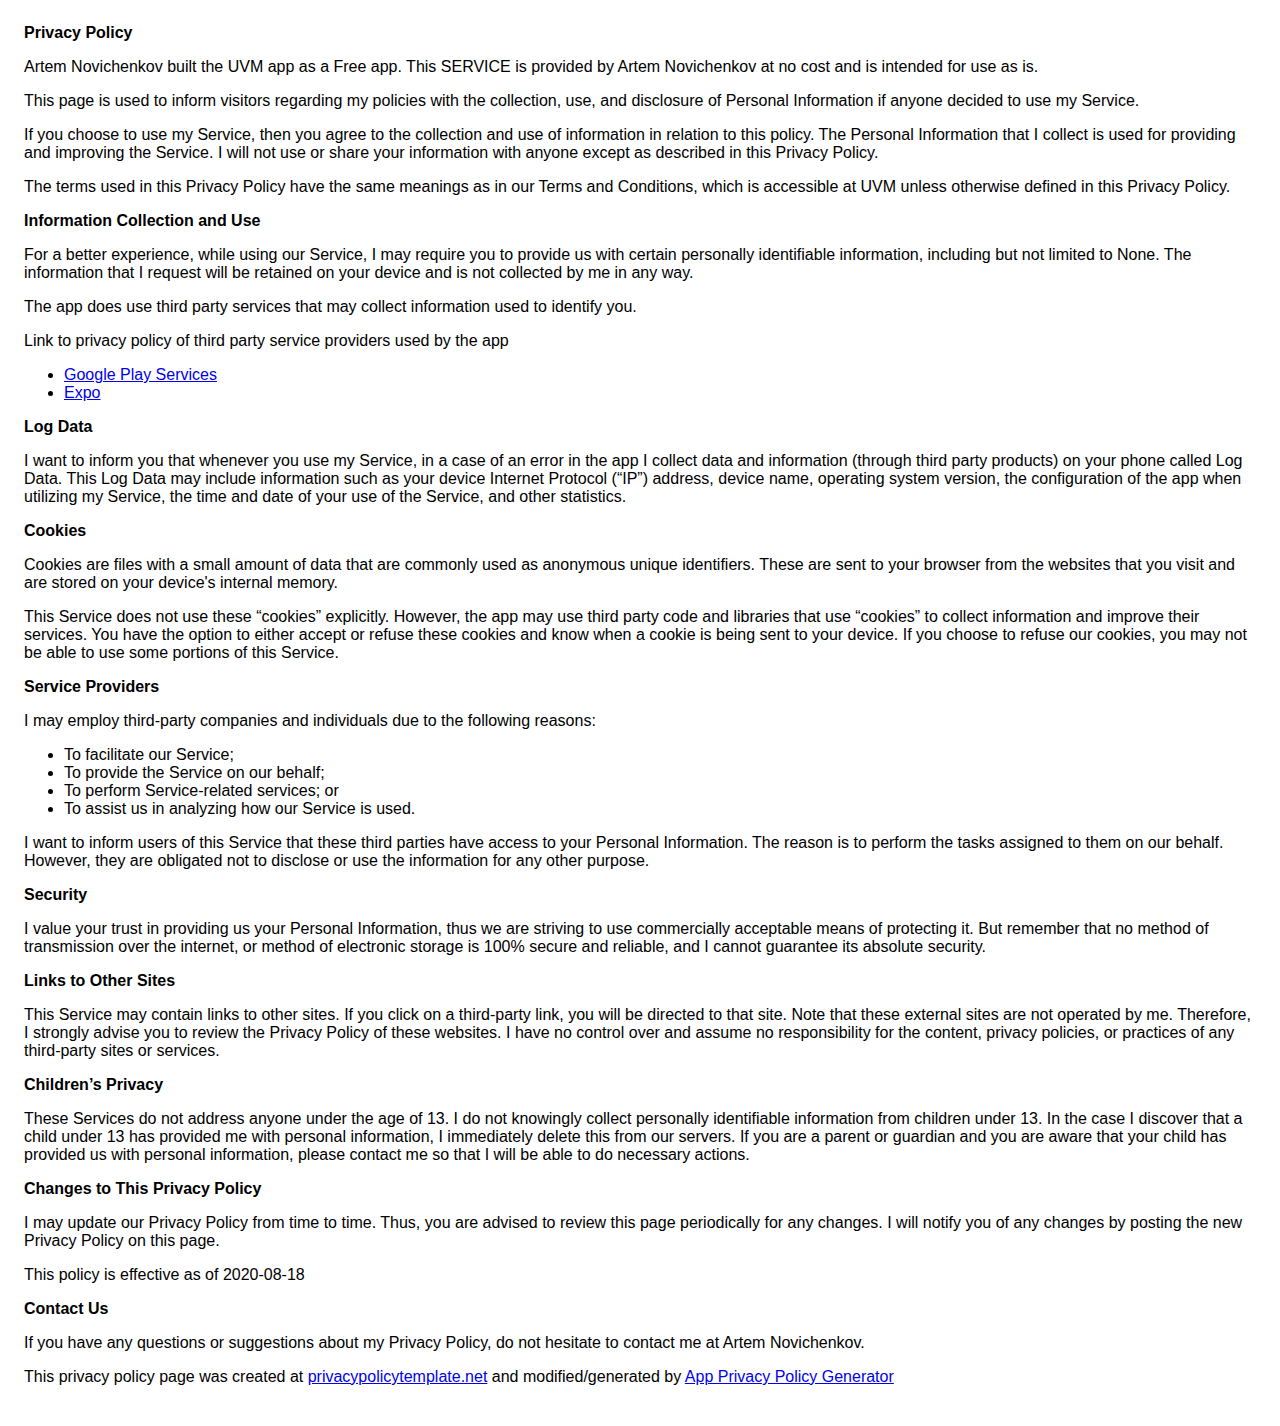
==== commit d818edab: "License" ====
--- a/index.html
+++ b/index.html
@@ -1,21 +1,170 @@
-<!DOCTYPE html><html><head><meta name="viewport" content="width=device-width,minimum-scale=1,initial-scale=1" class="next-head"/><meta charSet="utf-8" class="next-head"/><title class="next-head">Налоговый советник</title><link rel="preload" href="/_next/static/NPh8HiR407qQjUMNYtYvY/pages/index.js" as="script"/><link rel="preload" href="/_next/static/NPh8HiR407qQjUMNYtYvY/pages/_app.js" as="script"/><link rel="preload" href="/_next/static/runtime/webpack-8ed9452df514b4d17d80.js" as="script"/><link rel="preload" href="/_next/static/chunks/commons.c19a9d54f1362411d5d8.js" as="script"/><link rel="preload" href="/_next/static/chunks/styles.fb13afd6dea050456f32.js" as="script"/><link rel="preload" href="/_next/static/runtime/main-fd73dbd6f398b7b886ec.js" as="script"/><link rel="stylesheet" href="/_next/static/css/commons.e36a674f.chunk.css"/><link rel="stylesheet" href="/_next/static/css/styles.dec2b546.chunk.css"/></head><body><div id="__next"><div><div class="_1GsOjDqIVfQzE0PTy144LV"><div class="_2J3Hrr6CpxaPXf0KNc2Yb_"><a class="_34WC-nn-NHbgcZE5Wgg821" href="/"><img src="/static/logo.svg"/></a><div class="BUJipB3UbF7PpbXU__Gxg"><div class="_1q2MbpR-8YiDZIqs2_NqPg"><a href="/#about">О нас</a><a href="/#promises">Приемущества</a><a href="/#services">Услуги</a><a href="/#map">Контакты</a></div><a class="_1HqPX6mfLOiEyutI66LNku" href="tel:8-499-323-43-95" id="callButton"><img src="/static/phone.svg" class="vYMjfyYfOnGEsFDuk7TPw"/><span>8 (499) 323-43-95</span></a></div></div><div class="_27XSZfM8hq3bfsy_wmHHc0"><div class="_1WSkknde_TQTDUo4zzcdcE"><img src="/static/hamburger.svg" class="_1drhagZhZDtpEV__wAElLr"/><img src="/static/logo.svg" class="_2F0hSm7UK4RVqSNDpQD67z"/></div><div class="u1eenh5-KeXB1ZPk47oYa"><div class="_2fGisjzxCoGR4IpR1Nkbcf"><img src="/static/closeMenu.svg" class="_1-SwywMgzSa_lHJ7qyA-xp"/><a href="/"><img src="/static/logoWhite.svg" class="_2F0hSm7UK4RVqSNDpQD67z"/></a></div><div class="gOC6d5AKJqCnV2e_ZgtZE"><div class="_1MCkXUIyCXSeDmtvVSls1o"><a href="/#about">О нас</a><a href="/#promises">Приемущества</a><a href="/#services">Услуги</a><a href="/#map">Контакты</a></div><a class="_1HqPX6mfLOiEyutI66LNku" href="tel:8-499-323-43-95" id="callButton"><img src="/static/phone.svg" class="vYMjfyYfOnGEsFDuk7TPw"/><span>8 (499) 323-43-95</span></a><div class="cqDompS4suTbCftLrRhBJ">Москва, Каширское шоссе,<br/>дом 44, корп. 1 </div></div></div></div></div><div class="_1BDeTWFB710CNfQQ32IuZf" id="about"><style>
-                    .starterBG{
-                        width: 100vw;
-                        height: 100vh;
-                        background: url(&#x27;/static/starter.png&#x27;) no-repeat;
-                        background-size: cover;
-                        background-position: center;
-                        position: absolute;
-                        z-index: -1;
-                    }
-                </style><div class="starterBG"></div><div class="_2rpBUzv5hsNNCITeeMW1BQ"><div class="GotsD5-A5Ixa_MiZxCbzo">Москва, Каширское шоссе,<br/>дом 44, корп. 1</div><div class="_4cddlZ6efLmaurqIRoL95"><h1>Мы за безопасный<br/>и прибыльный бизнес</h1><p>Мы находимся на рынке более 10 лет и имеем <span>огромный опыт работы</span> с налоговыми органами и судебными инстанциями</p><a class="_1gj_guhHLVXibyIgaSmRFN" href="#services"><span>Услуги</span></a><a class="_3IdjuFQcVx66ZGKPX8v37h" href="tel:8-499-323-43-95" id="callButton"><img src="/static/phone.svg"/><span>8 (499) 323-43-95</span></a></div></div></div><div class="_1kU9lyierBqlNdYh83wAWu"><div class="_1PdhGz_dV4gk0xUkYsk5oa"><h1>О компании в цифрах:</h1><div class="_217_TtfXEUx-W0PiMa11bt"><div class="_2hMI762Tmlp3Br-aLxxLTN"><h2>10+</h2><p>Лет работы</p></div><div class="_2hMI762Tmlp3Br-aLxxLTN"><h2>18</h2><p>Квалифицированных<br/>специалистов</p></div><div class="_2hMI762Tmlp3Br-aLxxLTN"><h2>300+</h2><p>Компаний мы<br/>обслуживаем</p></div></div></div></div><div class="_1nBNq0CpJCBE2e5XdeAb8G"><div class="TQmPXzylsmgsmUeSI4w8r" id="promises"></div><style>
-                    .promisesBG{
-                        width: 100vw;
-                        height: 100%;
-                        background: url(&#x27;/static/promises.png&#x27;) no-repeat;
-                        background-size: cover;
-                        background-position: center;
-                        position: absolute;
-                        z-index: -1;
-                    }
-                </style><div class="promisesBG"></div><div class="_2gKXSglENg-RdbqAAX377-"><h1>Что Вы получите,<br/>обратившись в нашу компанию:</h1><div class="_221H0vscTTYbVi9_b2eEnr"><div class="_3OIxEF_XFLaebL1hJm60bG"><img src="/static/icons/case.svg"/><p>Эффективную оптимизацию налогов</p></div><div class="_3OIxEF_XFLaebL1hJm60bG"><img src="/static/icons/safe.svg"/><p>Защиту счетов от блокировок и помощь в избежании ошибок и штрафов</p></div><div class="_3OIxEF_XFLaebL1hJm60bG"><img src="/static/icons/diamond.svg"/><p>Качество и ответственность</p></div><div class="_3OIxEF_XFLaebL1hJm60bG"><img src="/static/icons/pigy.svg"/><p>Экономию средств на содержании штатного бухгалтера</p></div><div class="_3OIxEF_XFLaebL1hJm60bG"><img src="/static/icons/chat.svg"/><p>Живое общение и возможность всегда посоветоваться с нами</p></div><div class="_3OIxEF_XFLaebL1hJm60bG"><img src="/static/icons/agreement.svg"/><p>Финансовые гарантии по договору</p></div></div><a class="TfcVh56c78_77iXY7W5GE" href="tel:8-499-323-43-95"><img src="/static/phoneWhite.svg"/><span>Связаться с нами</span></a></div></div><div class="_2rHGVqq8zdq_rfL1-j3stL"><div class="_3dlbL3Uht5BGkHUe05PIvH" id="services"></div><div class="_2hqb4R157uTBjkcXJNOIqk"><h1>Наши услуги:</h1><div class="BMkYUbNqRZ4IhMA1X2K8K"><div class="_3IJ-pXEJwLFyuIgaj39yRP"><img src="/static/services/individuals.png"/><h2>Физические лица</h2></div><div class="_3IJ-pXEJwLFyuIgaj39yRP"><img src="/static/services/enterprenuers.png"/><h2>Индивидуальные предпрениматели</h2></div><div class="_3IJ-pXEJwLFyuIgaj39yRP"><img src="/static/services/organisations.png"/><h2>Юридические лица</h2></div></div><a class="Sgy73e6Jbok-N0TdPkaV2" href="tel:8-499-323-43-95"><img src="/static/phoneWhite.svg"/><span>Связаться с нами</span></a></div></div><div class="_3wDPAyxiZWl22uP4rgW7DJ"><div class="_3-voqUoYXNR7H5-XgE4bkT"><h1>Нас рекомендуют</h1><div class="_84i7yd9LdiXaCfroeZxCQ"><div> <img src="/static/carousel/left.png"/></div><img src="/static/shittyPic.png"/><div> <img src="/static/carousel/right.png"/></div></div><a class="_1BV58QkCHEqqyhu3BQlsIO" href="tel:8-499-323-43-95"><img src="/static/phoneWhite.svg"/><span>Связаться с нами</span></a></div></div><div class="K51w0IIiDDV1N_CujDwvo" id="map"><div class="_3seFlRUHZRMfRgbiLYoku9"><h1>Контакты</h1><div class="N6f6qiDhxxQXnQfhw-sqC"><div class="_1uLMCyV6U9_SiCzBSVhLL2">115409, Москва, Каширское шоссе,<br/>дом 44, корп. 1</div><div class="_20a4g0JvyAr7rjznS-jZmX"><span>ПОНЕДЕЛЬНИК — четверг<br/>9:30 — 18:00</span><span>пятница<br/>9:30 — 16:45</span></div></div><div class="_2tSUSE5SILmkTHUTwgzCmP"><div class="_3E-275xlBclTafWH6YKYRB"><img src="/static/phoneWhite.svg"/><span>+7 (499) 323-43-95<br/>(многоканальный)</span></div><div class="_3E-275xlBclTafWH6YKYRB"><img src="/static/phoneWhite.svg"/><span>+7 (499) 782-87-18</span></div><div class="_3E-275xlBclTafWH6YKYRB"><img src="/static/phoneWhite.svg"/><span>+7 (495) 786-00-80</span></div></div><div class="pSny-47382S3dCETUrPIZ"><img src="/static/envelope.svg"/><span>info@nsovet.ru</span></div></div><div class="_2LZt3twa7WltUOm0yGQuA9"></div><iframe src="https://yandex.ru/map-widget/v1/?um=constructor%3A532e57a170a026a205cc6ba7ef06447f3cc88cc22dbc1c56576ece9bf3ed4eca&amp;source=constructor" width="1280" height="720" frameborder="0"></iframe></div></div></div><script id="__NEXT_DATA__" type="application/json">{"dataManager":"[]","props":{"pageProps":{}},"page":"/","query":{},"buildId":"NPh8HiR407qQjUMNYtYvY","dynamicBuildId":false,"nextExport":true}</script><script async="" id="__NEXT_PAGE__/" src="/_next/static/NPh8HiR407qQjUMNYtYvY/pages/index.js"></script><script async="" id="__NEXT_PAGE__/_app" src="/_next/static/NPh8HiR407qQjUMNYtYvY/pages/_app.js"></script><script src="/_next/static/runtime/webpack-8ed9452df514b4d17d80.js" async=""></script><script src="/_next/static/chunks/commons.c19a9d54f1362411d5d8.js" async=""></script><script src="/_next/static/chunks/styles.fb13afd6dea050456f32.js" async=""></script><script src="/_next/static/runtime/main-fd73dbd6f398b7b886ec.js" async=""></script></body></html>+<!DOCTYPE html>
+<html>
+  <head>
+    <meta charset="utf-8" />
+    <meta name="viewport" content="width=device-width" />
+    <title>Privacy Policy</title>
+    <style>
+      body {
+        font-family: "Helvetica Neue", Helvetica, Arial, sans-serif;
+        padding: 1em;
+      }
+    </style>
+  </head>
+  <body>
+    <strong>Privacy Policy</strong>
+    <p>
+      Artem Novichenkov built the UVM app as a Free app. This SERVICE is
+      provided by Artem Novichenkov at no cost and is intended for use as is.
+    </p>
+    <p>
+      This page is used to inform visitors regarding my policies with the
+      collection, use, and disclosure of Personal Information if anyone decided
+      to use my Service.
+    </p>
+    <p>
+      If you choose to use my Service, then you agree to the collection and use
+      of information in relation to this policy. The Personal Information that I
+      collect is used for providing and improving the Service. I will not use or
+      share your information with anyone except as described in this Privacy
+      Policy.
+    </p>
+    <p>
+      The terms used in this Privacy Policy have the same meanings as in our
+      Terms and Conditions, which is accessible at UVM unless otherwise defined
+      in this Privacy Policy.
+    </p>
+    <p><strong>Information Collection and Use</strong></p>
+    <p>
+      For a better experience, while using our Service, I may require you to
+      provide us with certain personally identifiable information, including but
+      not limited to None. The information that I request will be retained on
+      your device and is not collected by me in any way.
+    </p>
+    <div>
+      <p>
+        The app does use third party services that may collect information used
+        to identify you.
+      </p>
+      <p>
+        Link to privacy policy of third party service providers used by the app
+      </p>
+      <ul>
+        <li>
+          <a
+            href="https://www.google.com/policies/privacy/"
+            target="_blank"
+            rel="noopener noreferrer"
+            >Google Play Services</a
+          >
+        </li>
+        <!----><!----><!----><!----><!----><!----><!----><!----><!----><!----><!----><!----><!----><!---->
+        <li>
+          <a
+            href="https://expo.io/privacy"
+            target="_blank"
+            rel="noopener noreferrer"
+            >Expo</a
+          >
+        </li>
+        <!----><!----><!----><!----><!----><!----><!---->
+      </ul>
+    </div>
+    <p><strong>Log Data</strong></p>
+    <p>
+      I want to inform you that whenever you use my Service, in a case of an
+      error in the app I collect data and information (through third party
+      products) on your phone called Log Data. This Log Data may include
+      information such as your device Internet Protocol (“IP”) address, device
+      name, operating system version, the configuration of the app when
+      utilizing my Service, the time and date of your use of the Service, and
+      other statistics.
+    </p>
+    <p><strong>Cookies</strong></p>
+    <p>
+      Cookies are files with a small amount of data that are commonly used as
+      anonymous unique identifiers. These are sent to your browser from the
+      websites that you visit and are stored on your device's internal memory.
+    </p>
+    <p>
+      This Service does not use these “cookies” explicitly. However, the app may
+      use third party code and libraries that use “cookies” to collect
+      information and improve their services. You have the option to either
+      accept or refuse these cookies and know when a cookie is being sent to
+      your device. If you choose to refuse our cookies, you may not be able to
+      use some portions of this Service.
+    </p>
+    <p><strong>Service Providers</strong></p>
+    <p>
+      I may employ third-party companies and individuals due to the following
+      reasons:
+    </p>
+    <ul>
+      <li>To facilitate our Service;</li>
+      <li>To provide the Service on our behalf;</li>
+      <li>To perform Service-related services; or</li>
+      <li>To assist us in analyzing how our Service is used.</li>
+    </ul>
+    <p>
+      I want to inform users of this Service that these third parties have
+      access to your Personal Information. The reason is to perform the tasks
+      assigned to them on our behalf. However, they are obligated not to
+      disclose or use the information for any other purpose.
+    </p>
+    <p><strong>Security</strong></p>
+    <p>
+      I value your trust in providing us your Personal Information, thus we are
+      striving to use commercially acceptable means of protecting it. But
+      remember that no method of transmission over the internet, or method of
+      electronic storage is 100% secure and reliable, and I cannot guarantee its
+      absolute security.
+    </p>
+    <p><strong>Links to Other Sites</strong></p>
+    <p>
+      This Service may contain links to other sites. If you click on a
+      third-party link, you will be directed to that site. Note that these
+      external sites are not operated by me. Therefore, I strongly advise you to
+      review the Privacy Policy of these websites. I have no control over and
+      assume no responsibility for the content, privacy policies, or practices
+      of any third-party sites or services.
+    </p>
+    <p><strong>Children’s Privacy</strong></p>
+    <p>
+      These Services do not address anyone under the age of 13. I do not
+      knowingly collect personally identifiable information from children under
+      13. In the case I discover that a child under 13 has provided me with
+      personal information, I immediately delete this from our servers. If you
+      are a parent or guardian and you are aware that your child has provided us
+      with personal information, please contact me so that I will be able to do
+      necessary actions.
+    </p>
+    <p><strong>Changes to This Privacy Policy</strong></p>
+    <p>
+      I may update our Privacy Policy from time to time. Thus, you are advised
+      to review this page periodically for any changes. I will notify you of any
+      changes by posting the new Privacy Policy on this page.
+    </p>
+    <p>This policy is effective as of 2020-08-18</p>
+    <p><strong>Contact Us</strong></p>
+    <p>
+      If you have any questions or suggestions about my Privacy Policy, do not
+      hesitate to contact me at Artem Novichenkov.
+    </p>
+    <p>
+      This privacy policy page was created at
+      <a
+        href="https://privacypolicytemplate.net"
+        target="_blank"
+        rel="noopener noreferrer"
+        >privacypolicytemplate.net</a
+      >
+      and modified/generated by
+      <a
+        href="https://app-privacy-policy-generator.firebaseapp.com/"
+        target="_blank"
+        rel="noopener noreferrer"
+        >App Privacy Policy Generator</a
+      >
+    </p>
+  </body>
+</html>
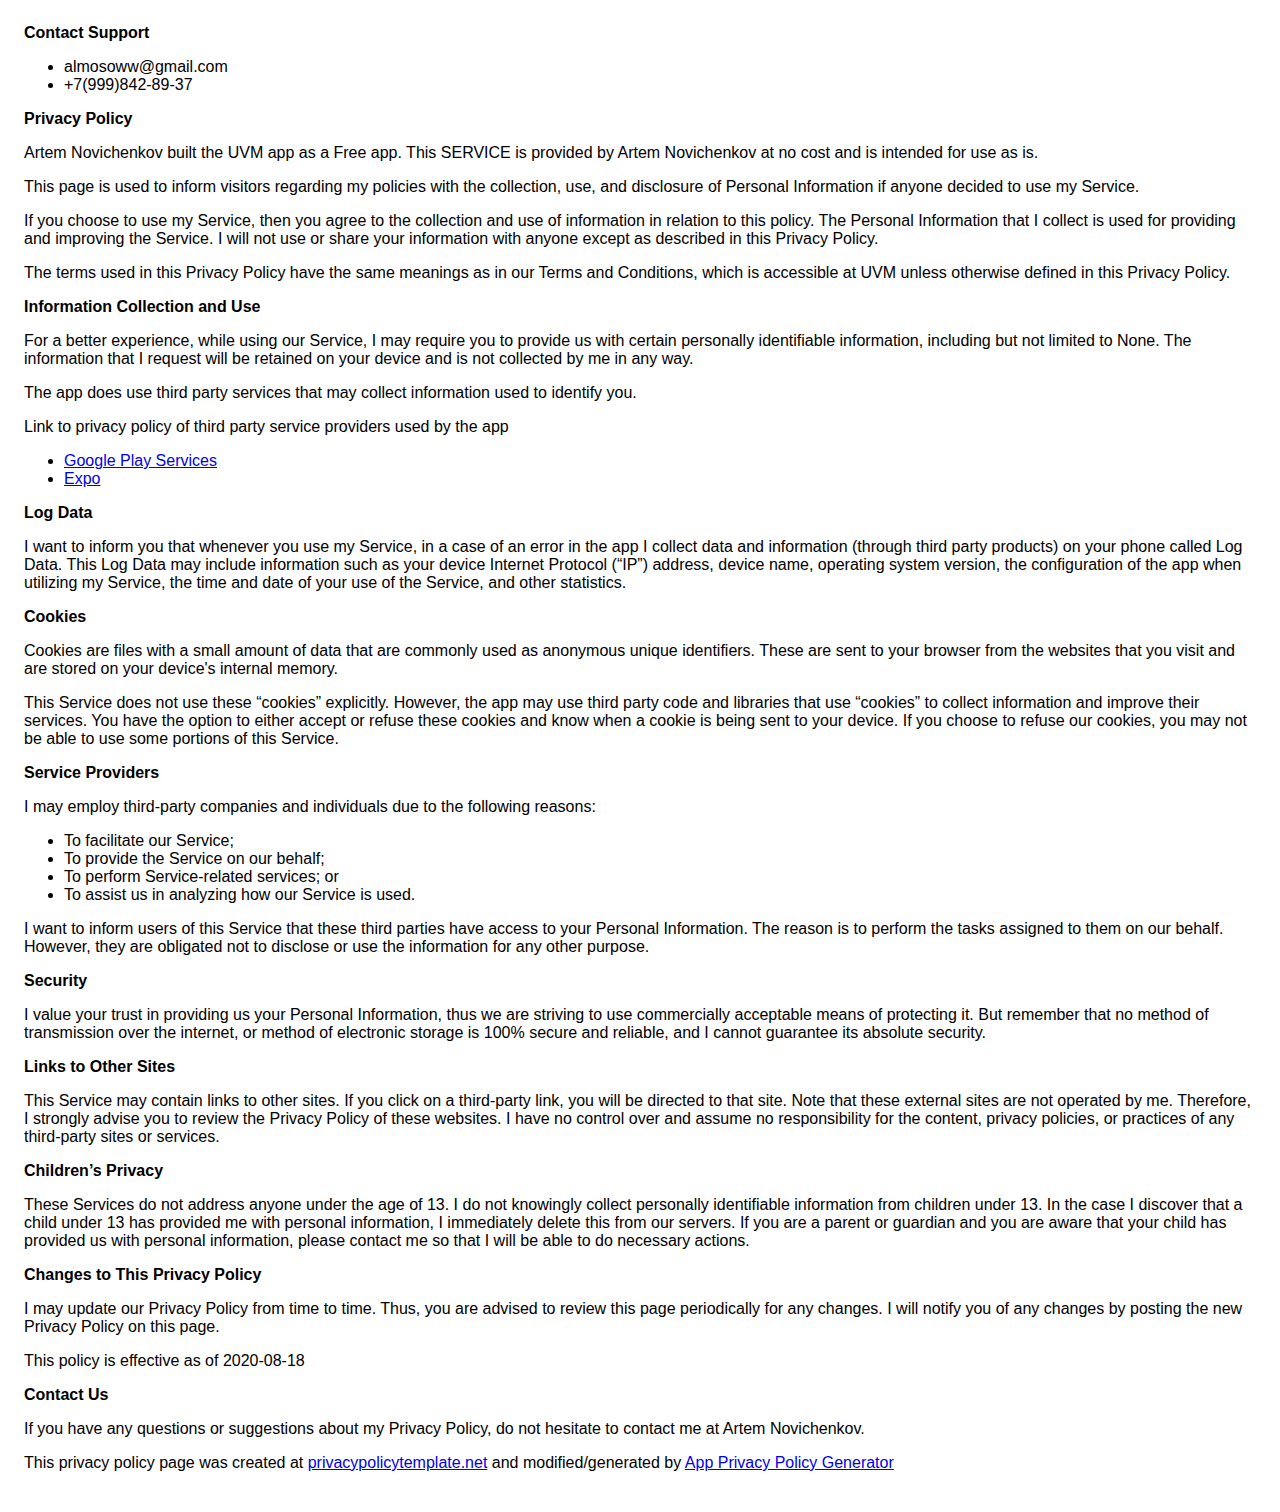
==== commit 52e962ab: "Added contact" ====
--- a/index.html
+++ b/index.html
@@ -12,6 +12,11 @@
     </style>
   </head>
   <body>
+    <strong>Contact Support</strong>
+    <ul>
+      <li>almosoww@gmail.com</li>
+      <li>+7(999)842-89-37</li>
+    </ul>
     <strong>Privacy Policy</strong>
     <p>
       Artem Novichenkov built the UVM app as a Free app. This SERVICE is
